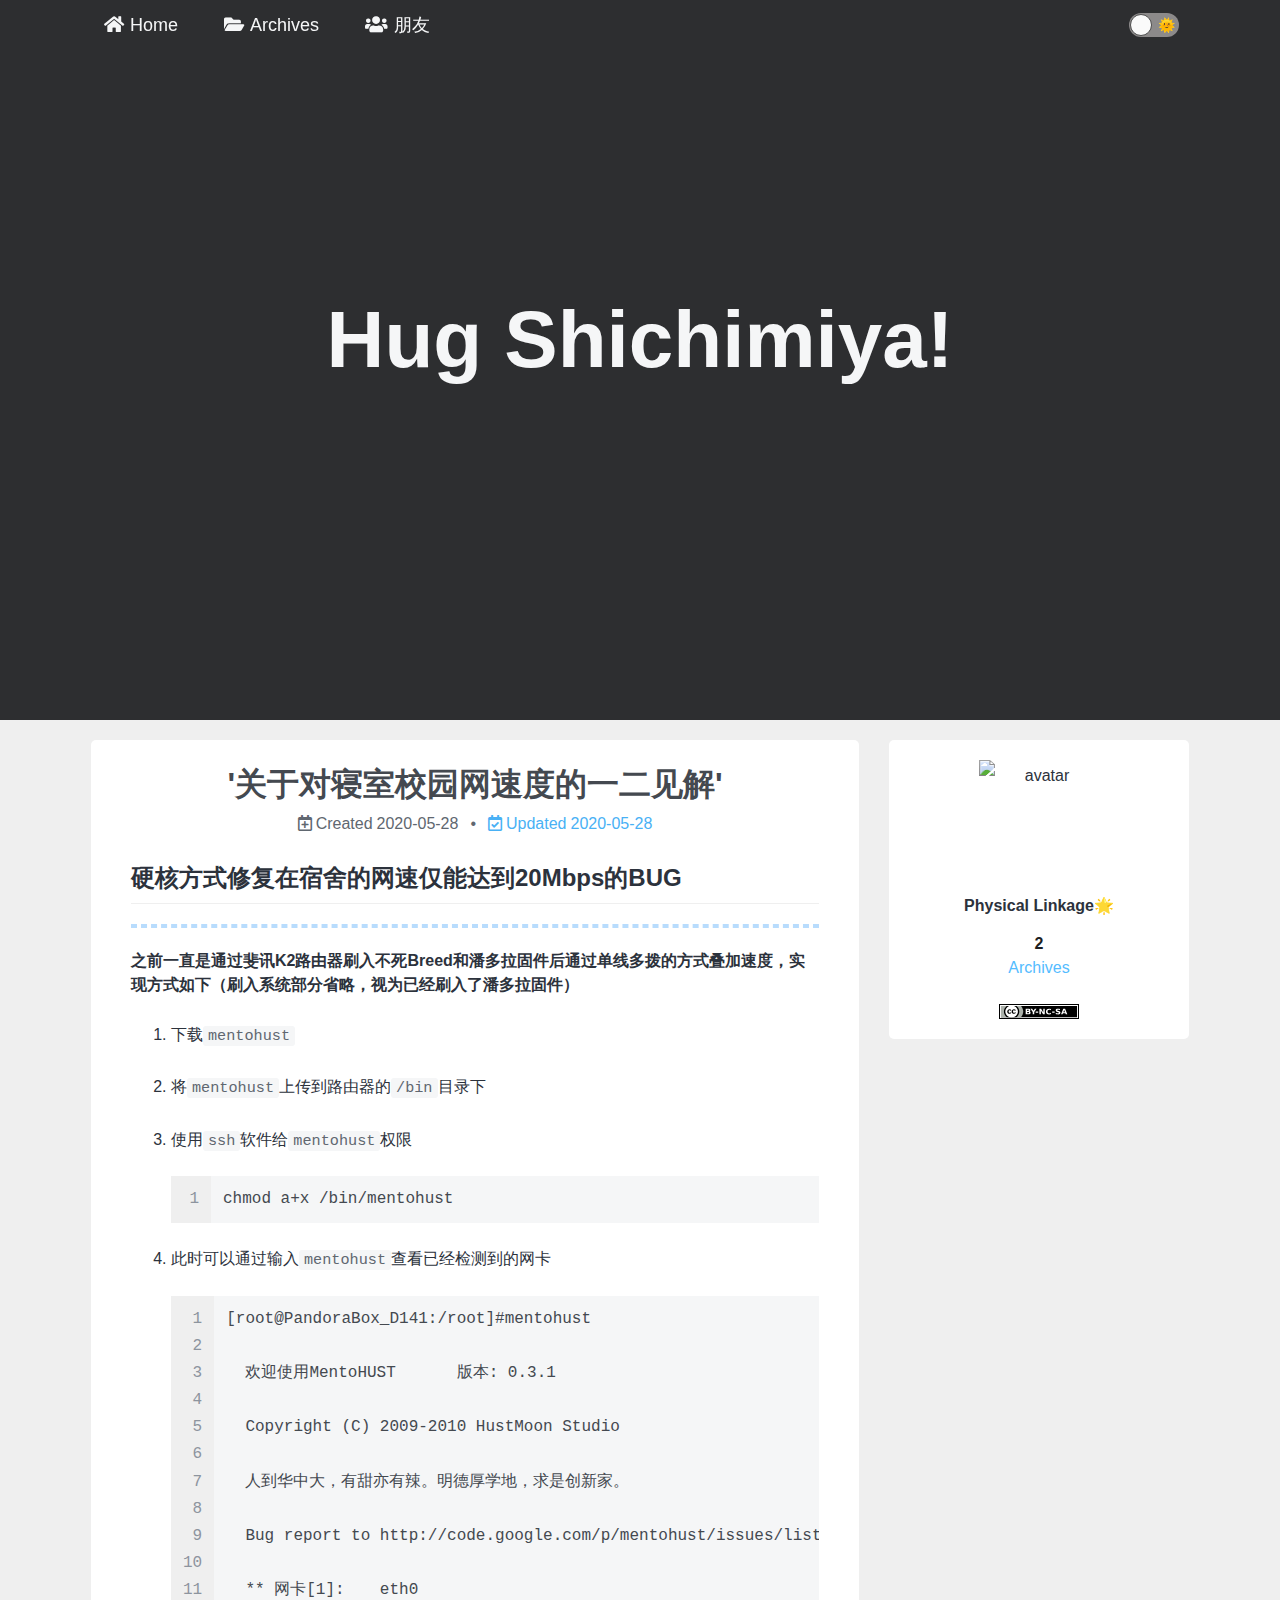
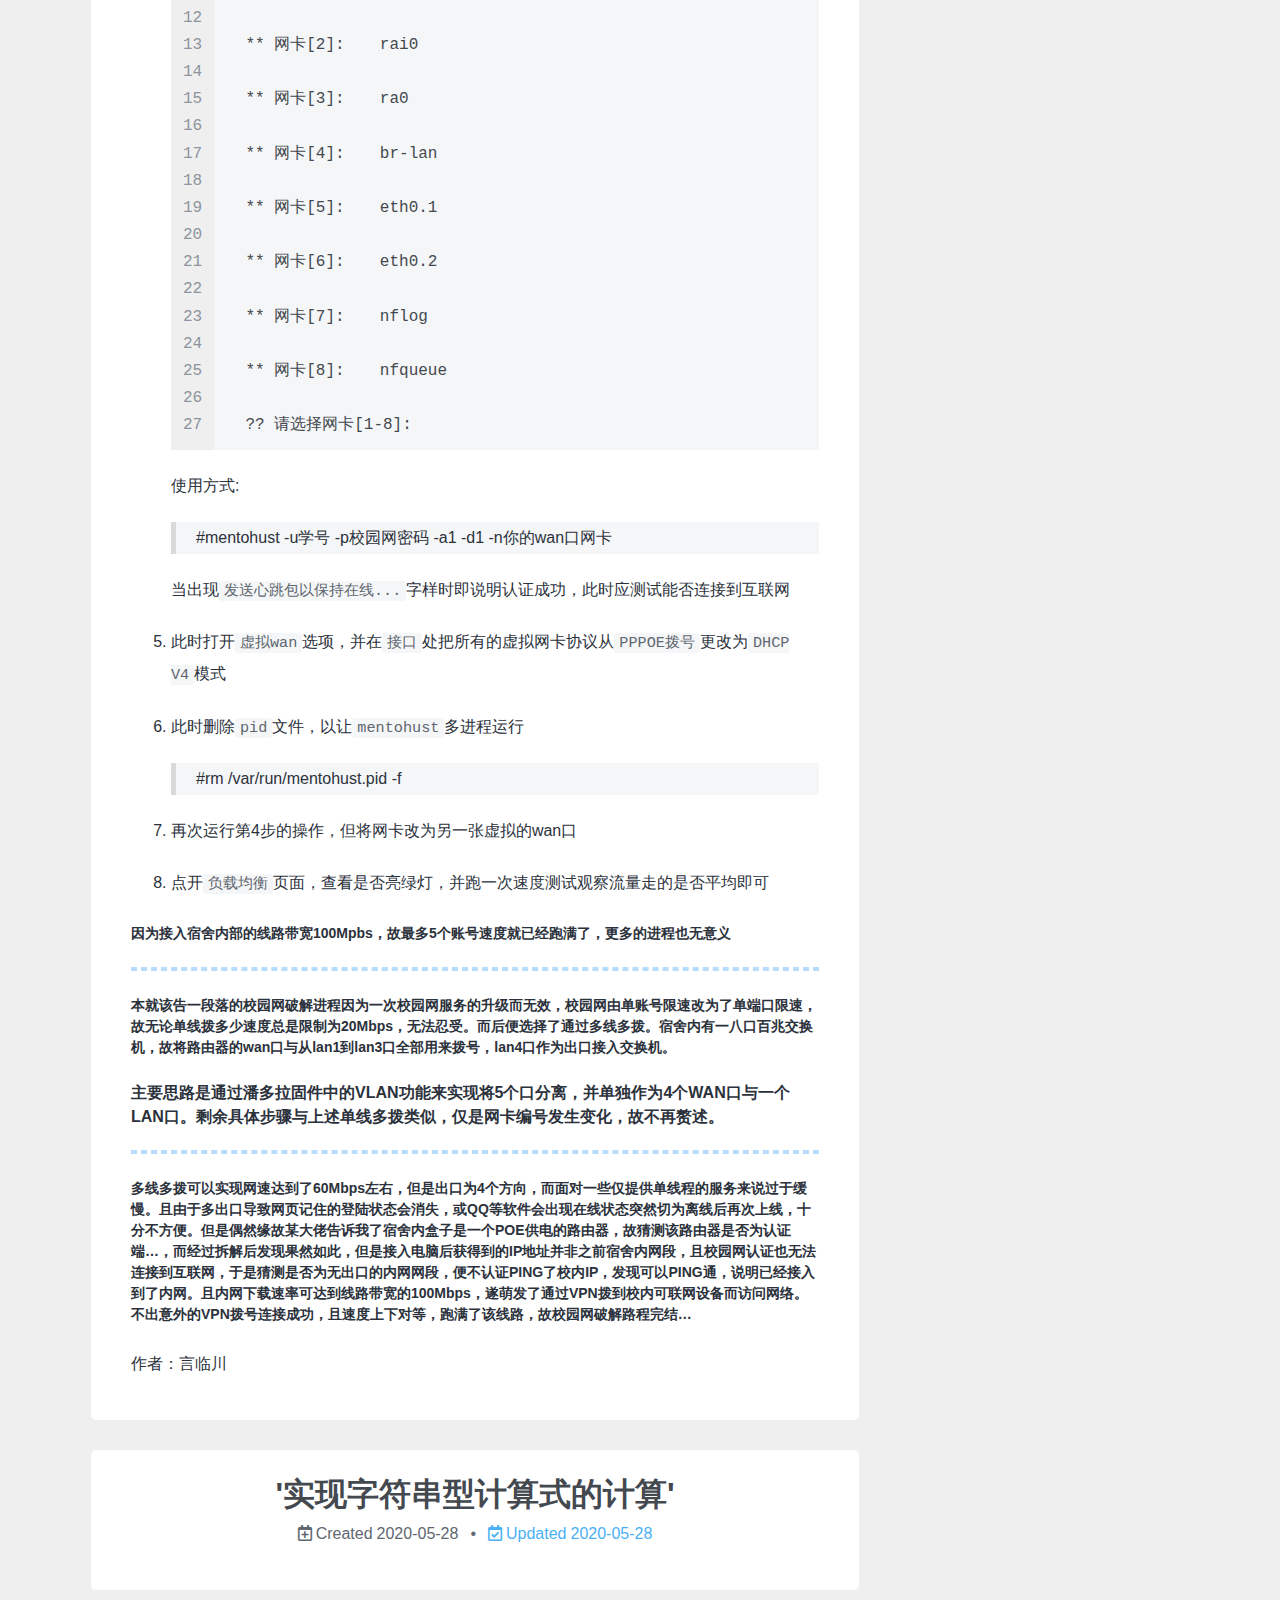
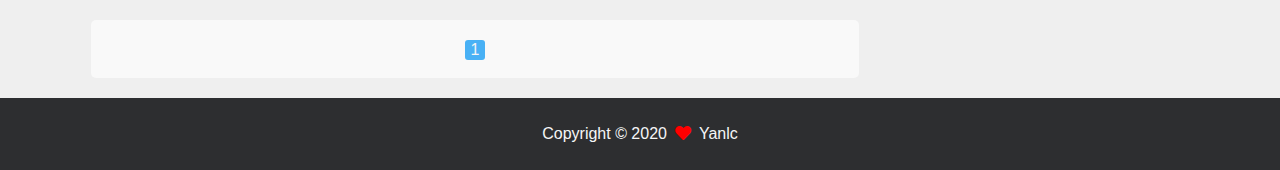
==== index.html @ 0db13cb9 "Site updated: 2020-05-28 02:00:30" ====
<!DOCTYPE html><html lang="zh"><head><meta charset="UTF-8"><meta http-equiv="X-UA-Compatible" content="IE=edge"><meta name="viewport" content="width=device-width, initial-scale=1"><meta name="format-detection" content="telephone=no"><meta name="apple-mobile-web-app-capable" content="yes"><meta name="apple-mobile-web-app-status-bar-style" content="black"><link rel="icon" href="/images/icons/favicon-16x16.png?v=2.0.0" type="image/png" sizes="16x16"><link rel="icon" href="/images/icons/favicon-32x32.png?v=2.0.0" type="image/png" sizes="32x32"><link rel="apple-touch-icon" href="/images/icons/apple-touch-icon.png?v=2.0.0" sizes="180x180"><link rel="mask-icon" href="/images/icons/stun-logo.svg?v=2.0.0" color="#54bcff"><meta name="msapplication-TileImage" content="/images/icons/favicon-144x144.png"><meta name="msapplication-TileColor" content="#000000"><meta property="og:type" content="website">
<meta property="og:title" content="Hug Shichimiya!">
<meta property="og:url" content="https://yanlc39.github.io/index.html">
<meta property="og:site_name" content="Hug Shichimiya!">
<meta property="og:locale" content="zh">
<meta property="article:author" content="Yanlc">
<meta name="twitter:card" content="summary"><meta name="keywords" content="Yanlc, Hug Shichimiya!"><meta name="description" content=""><title>Hug Shichimiya!</title><link ref="canonical" href="https://yanlc39.github.io/index.html"><link rel="dns-prefetch" href="https://cdn.jsdelivr.net"><link rel="stylesheet" href="https://cdn.jsdelivr.net/npm/@fortawesome/fontawesome-free@5.12.1/css/all.min.css" type="text/css"><link rel="stylesheet" href="/css/index.css?v=2.0.0"><script src="https://pagead2.googlesyndication.com/pagead/js/adsbygoogle.js" data-ad-client="ca-pub-5031382161256334" async=""></script><script>var Stun = window.Stun || {};
var CONFIG = {
  root: '/',
  algolia: undefined,
  fontIcon: {"prompt":{"success":"fas fa-check-circle","info":"fas fa-arrow-circle-right","warning":"fas fa-exclamation-circle","error":"fas fa-times-circle"},"copyBtn":"fas fa-copy"},
  sidebar: {"offsetTop":"20px","tocMaxDepth":6},
  header: {"enable":true,"showOnPost":true,"scrollDownIcon":false},
  postWidget: {"endText":true},
  nightMode: {"enable":true},
  back2top: {"enable":true},
  codeblock: {"style":"default","highlight":"light","wordWrap":false},
  reward: false,
  fancybox: false,
  zoomImage: {"gapAside":"20px"},
  galleryWaterfall: undefined,
  lazyload: false,
  pjax: undefined,
  externalLink: {"icon":{"enable":true,"name":"fas fa-external-link-alt"}},
  shortcuts: undefined,
  prompt: {"copyButton":"Copy","copySuccess":"Copy Success","copyError":"Copy Error"},
  sourcePath: {"js":"js","css":"css","images":"images"},
};

window.CONFIG = CONFIG;</script><meta name="generator" content="Hexo 4.2.1"></head><body><div class="container" id="container"><header class="header" id="header"><div class="header-inner"><nav class="header-nav header-nav--fixed"><div class="header-nav-inner"><div class="header-nav-menubtn"><i class="fas fa-bars"></i></div><div class="header-nav-menu"><div class="header-nav-menu-item"><a class="header-nav-menu-item__link" href="/"><span class="header-nav-menu-item__icon"><i class="fas fa-home"></i></span><span class="header-nav-menu-item__text">Home</span></a></div><div class="header-nav-menu-item"><a class="header-nav-menu-item__link" href="/archives/"><span class="header-nav-menu-item__icon"><i class="fas fa-folder-open"></i></span><span class="header-nav-menu-item__text">Archives</span></a></div><div class="header-nav-menu-item"><a class="header-nav-menu-item__link" href="javascript:;" onclick="return false;"><span class="header-nav-menu-item__icon"><i class="fas fa-users"></i></span><span class="header-nav-menu-item__text">朋友</span></a><div class="header-nav-submenu"></div></div></div><div class="header-nav-mode"><div class="mode"><div class="mode-track"><span class="mode-track-moon"></span><span class="mode-track-sun"></span></div><div class="mode-thumb"></div></div></div></div></nav><div class="header-banner"><div class="header-banner-info"><div class="header-banner-info__title">Hug Shichimiya!</div><div class="header-banner-info__subtitle"></div></div></div></div></header><main class="main" id="main"><div class="main-inner"><div class="content-wrap" id="content-wrap"><div class="content content-home" id="content"><section class="postlist"><article class="postlist-item post"><header class="post-header"><h1 class="post-title"><a class="post-title__link" href="/2020/05/28/%E5%85%B3%E4%BA%8E%E5%AF%B9%E5%AF%9D%E5%AE%A4%E6%A0%A1%E5%9B%AD%E7%BD%91%E9%80%9F%E5%BA%A6%E7%9A%84%E4%B8%80%E4%BA%8C%E8%A7%81%E8%A7%A3/">'关于对寝室校园网速度的一二见解'</a></h1><div class="post-meta"><span class="post-meta-item post-meta-item--createtime"><span class="post-meta-item__icon"><i class="far fa-calendar-plus"></i></span><span class="post-meta-item__info">Created</span><span class="post-meta-item__value">2020-05-28</span></span><span class="post-meta-item post-meta-item--updatetime"><span class="post-meta-item__icon"><i class="far fa-calendar-check"></i></span><span class="post-meta-item__info">Updated</span><span class="post-meta-item__value">2020-05-28</span></span></div></header><div class="post-body"><div class="post-excerpt">
        <h2 id="硬核方式修复在宿舍的网速仅能达到20Mbps的BUG"   >
          <a href="#硬核方式修复在宿舍的网速仅能达到20Mbps的BUG" class="heading-link"><i class="fas fa-link"></i></a>硬核方式修复在宿舍的网速仅能达到20Mbps的BUG</h2>
      <hr>

        <h4 id="之前一直是通过斐讯K2路由器刷入不死Breed和潘多拉固件后通过单线多拨的方式叠加速度，实现方式如下（刷入系统部分省略，视为已经刷入了潘多拉固件）"   >
          <a href="#之前一直是通过斐讯K2路由器刷入不死Breed和潘多拉固件后通过单线多拨的方式叠加速度，实现方式如下（刷入系统部分省略，视为已经刷入了潘多拉固件）" class="heading-link"><i class="fas fa-link"></i></a>之前一直是通过斐讯K2路由器刷入不死Breed和潘多拉固件后通过单线多拨的方式叠加速度，实现方式如下（刷入系统部分省略，视为已经刷入了潘多拉固件）</h4>
      <ol>
<li><p>下载<code>mentohust</code>   </p>
</li>
<li><p>将<code>mentohust</code>上传到路由器的<code>/bin</code>目录下 </p>
</li>
<li><p>使用<code>ssh</code>软件给<code>mentohust</code>权限</p>
<figure class="highlight plain"><div class="table-container"><table><tr><td class="gutter"><pre><span class="line">1</span><br></pre></td><td class="code"><pre><span class="line">chmod a+x &#x2F;bin&#x2F;mentohust</span><br></pre></td></tr></table></div></figure>
</li>
<li><p>此时可以通过输入<code>mentohust</code>查看已经检测到的网卡</p>
<figure class="highlight plain"><div class="table-container"><table><tr><td class="gutter"><pre><span class="line">1</span><br><span class="line">2</span><br><span class="line">3</span><br><span class="line">4</span><br><span class="line">5</span><br><span class="line">6</span><br><span class="line">7</span><br><span class="line">8</span><br><span class="line">9</span><br><span class="line">10</span><br><span class="line">11</span><br><span class="line">12</span><br><span class="line">13</span><br><span class="line">14</span><br><span class="line">15</span><br><span class="line">16</span><br><span class="line">17</span><br><span class="line">18</span><br><span class="line">19</span><br><span class="line">20</span><br><span class="line">21</span><br><span class="line">22</span><br><span class="line">23</span><br><span class="line">24</span><br><span class="line">25</span><br><span class="line">26</span><br><span class="line">27</span><br></pre></td><td class="code"><pre><span class="line">[root@PandoraBox_D141:&#x2F;root]#mentohust</span><br><span class="line">   </span><br><span class="line">  欢迎使用MentoHUST	版本: 0.3.1</span><br><span class="line">   </span><br><span class="line">  Copyright (C) 2009-2010 HustMoon Studio</span><br><span class="line">   </span><br><span class="line">  人到华中大，有甜亦有辣。明德厚学地，求是创新家。</span><br><span class="line">   </span><br><span class="line">  Bug report to http:&#x2F;&#x2F;code.google.com&#x2F;p&#x2F;mentohust&#x2F;issues&#x2F;list</span><br><span class="line">   </span><br><span class="line">  ** 网卡[1]:	eth0</span><br><span class="line">   </span><br><span class="line">  ** 网卡[2]:	rai0</span><br><span class="line">   </span><br><span class="line">  ** 网卡[3]:	ra0</span><br><span class="line">   </span><br><span class="line">  ** 网卡[4]:	br-lan</span><br><span class="line">   </span><br><span class="line">  ** 网卡[5]:	eth0.1</span><br><span class="line">   </span><br><span class="line">  ** 网卡[6]:	eth0.2</span><br><span class="line">   </span><br><span class="line">  ** 网卡[7]:	nflog</span><br><span class="line">   </span><br><span class="line">  ** 网卡[8]:	nfqueue</span><br><span class="line">   </span><br><span class="line">  ?? 请选择网卡[1-8]:</span><br></pre></td></tr></table></div></figure>

<p>使用方式:</p>
<blockquote>
<p>#mentohust -u学号 -p校园网密码 -a1 -d1 -n你的wan口网卡</p>
</blockquote>
<p>当出现<code>发送心跳包以保持在线...</code>字样时即说明认证成功，此时应测试能否连接到互联网</p>
</li>
<li><p>此时打开<code>虚拟wan</code>选项，并在<code>接口</code>处把所有的虚拟网卡协议从<code>PPPOE拨号</code>更改为<code>DHCP V4</code>模式</p>
</li>
<li><p>此时删除<code>pid</code>文件，以让<code>mentohust</code>多进程运行</p>
<blockquote>
<p>#rm /var/run/mentohust.pid -f</p>
</blockquote>
</li>
<li><p>再次运行第4步的操作，但将网卡改为另一张虚拟的wan口</p>
</li>
<li><p>点开<code>负载均衡</code>页面，查看是否亮绿灯，并跑一次速度测试观察流量走的是否平均即可</p>
</li>
</ol>

        <h5 id="因为接入宿舍内部的线路带宽100Mpbs，故最多5个账号速度就已经跑满了，更多的进程也无意义"   >
          <a href="#因为接入宿舍内部的线路带宽100Mpbs，故最多5个账号速度就已经跑满了，更多的进程也无意义" class="heading-link"><i class="fas fa-link"></i></a>因为接入宿舍内部的线路带宽100Mpbs，故最多5个账号速度就已经跑满了，更多的进程也无意义</h5>
      <hr>

        <h5 id="本就该告一段落的校园网破解进程因为一次校园网服务的升级而无效，校园网由单账号限速改为了单端口限速，故无论单线拨多少速度总是限制为20Mbps，无法忍受。而后便选择了通过多线多拨。宿舍内有一八口百兆交换机，故将路由器的wan口与从lan1到lan3口全部用来拨号，lan4口作为出口接入交换机。"   >
          <a href="#本就该告一段落的校园网破解进程因为一次校园网服务的升级而无效，校园网由单账号限速改为了单端口限速，故无论单线拨多少速度总是限制为20Mbps，无法忍受。而后便选择了通过多线多拨。宿舍内有一八口百兆交换机，故将路由器的wan口与从lan1到lan3口全部用来拨号，lan4口作为出口接入交换机。" class="heading-link"><i class="fas fa-link"></i></a>本就该告一段落的校园网破解进程因为一次校园网服务的升级而无效，校园网由单账号限速改为了单端口限速，故无论单线拨多少速度总是限制为20Mbps，无法忍受。而后便选择了通过多线多拨。宿舍内有一八口百兆交换机，故将路由器的wan口与从lan1到lan3口全部用来拨号，lan4口作为出口接入交换机。</h5>
      
        <h4 id="主要思路是通过潘多拉固件中的VLAN功能来实现将5个口分离，并单独作为4个WAN口与一个LAN口。剩余具体步骤与上述单线多拨类似，仅是网卡编号发生变化，故不再赘述。"   >
          <a href="#主要思路是通过潘多拉固件中的VLAN功能来实现将5个口分离，并单独作为4个WAN口与一个LAN口。剩余具体步骤与上述单线多拨类似，仅是网卡编号发生变化，故不再赘述。" class="heading-link"><i class="fas fa-link"></i></a>主要思路是通过潘多拉固件中的VLAN功能来实现将5个口分离，并单独作为4个WAN口与一个LAN口。剩余具体步骤与上述单线多拨类似，仅是网卡编号发生变化，故不再赘述。</h4>
      <hr>

        <h5 id="多线多拨可以实现网速达到了60Mbps左右，但是出口为4个方向，而面对一些仅提供单线程的服务来说过于缓慢。且由于多出口导致网页记住的登陆状态会消失，或QQ等软件会出现在线状态突然切为离线后再次上线，十分不方便。但是偶然缘故某大佬告诉我了宿舍内盒子是一个POE供电的路由器，故猜测该路由器是否为认证端…，而经过拆解后发现果然如此，但是接入电脑后获得到的IP地址并非之前宿舍内网段，且校园网认证也无法连接到互联网，于是猜测是否为无出口的内网网段，便不认证PING了校内IP，发现可以PING通，说明已经接入到了内网。且内网下载速率可达到线路带宽的100Mbps，遂萌发了通过VPN拨到校内可联网设备而访问网络。不出意外的VPN拨号连接成功，且速度上下对等，跑满了该线路，故校园网破解路程完结…"   >
          <a href="#多线多拨可以实现网速达到了60Mbps左右，但是出口为4个方向，而面对一些仅提供单线程的服务来说过于缓慢。且由于多出口导致网页记住的登陆状态会消失，或QQ等软件会出现在线状态突然切为离线后再次上线，十分不方便。但是偶然缘故某大佬告诉我了宿舍内盒子是一个POE供电的路由器，故猜测该路由器是否为认证端…，而经过拆解后发现果然如此，但是接入电脑后获得到的IP地址并非之前宿舍内网段，且校园网认证也无法连接到互联网，于是猜测是否为无出口的内网网段，便不认证PING了校内IP，发现可以PING通，说明已经接入到了内网。且内网下载速率可达到线路带宽的100Mbps，遂萌发了通过VPN拨到校内可联网设备而访问网络。不出意外的VPN拨号连接成功，且速度上下对等，跑满了该线路，故校园网破解路程完结…" class="heading-link"><i class="fas fa-link"></i></a>多线多拨可以实现网速达到了60Mbps左右，但是出口为4个方向，而面对一些仅提供单线程的服务来说过于缓慢。且由于多出口导致网页记住的登陆状态会消失，或QQ等软件会出现在线状态突然切为离线后再次上线，十分不方便。但是偶然缘故某大佬告诉我了宿舍内盒子是一个POE供电的路由器，故猜测该路由器是否为认证端…，而经过拆解后发现果然如此，但是接入电脑后获得到的IP地址并非之前宿舍内网段，且校园网认证也无法连接到互联网，于是猜测是否为无出口的内网网段，便不认证PING了校内IP，发现可以PING通，说明已经接入到了内网。且内网下载速率可达到线路带宽的100Mbps，遂萌发了通过VPN拨到校内可联网设备而访问网络。不出意外的VPN拨号连接成功，且速度上下对等，跑满了该线路，故校园网破解路程完结…</h5>
      <p>作者：言临川</p>
</div></div></article><article class="postlist-item post"><header class="post-header"><h1 class="post-title"><a class="post-title__link" href="/2020/05/28/%E5%AE%9E%E7%8E%B0%E5%AD%97%E7%AC%A6%E4%B8%B2%E5%9E%8B%E8%AE%A1%E7%AE%97%E5%BC%8F%E7%9A%84%E8%AE%A1%E7%AE%97/">'实现字符串型计算式的计算'</a></h1><div class="post-meta"><span class="post-meta-item post-meta-item--createtime"><span class="post-meta-item__icon"><i class="far fa-calendar-plus"></i></span><span class="post-meta-item__info">Created</span><span class="post-meta-item__value">2020-05-28</span></span><span class="post-meta-item post-meta-item--updatetime"><span class="post-meta-item__icon"><i class="far fa-calendar-check"></i></span><span class="post-meta-item__info">Updated</span><span class="post-meta-item__value">2020-05-28</span></span></div></header><div class="post-body"><div class="post-excerpt"></div></div></article></section><nav class="paginator"><div class="paginator-inner"><span class="page-number current">1</span></div></nav></div></div><div class="sidebar-wrap" id="sidebar-wrap"><aside class="sidebar" id="sidebar"><section class="sidebar-toc hide"></section><!-- ov = overview--><section class="sidebar-ov"><div class="sidebar-ov-author"><div class="sidebar-ov-author__avatar"><img class="sidebar-ov-author__avatar_img" src="https://tse4-mm.cn.bing.net/th/id/OIP.75h2ViVH-VJ4CjpSK2VriQHaHE?pid=Api&amp;rs=1" alt="avatar"></div><p class="sidebar-ov-author__text">Physical Linkage🌟</p></div><div class="sidebar-ov-state"><a class="sidebar-ov-state-item sidebar-ov-state-item--posts" href="/archives/"><div class="sidebar-ov-state-item__count">2</div><div class="sidebar-ov-state-item__name">Archives</div></a></div><div class="sidebar-ov-cc"><a href="https://creativecommons.org/licenses/by-nc-sa/4.0/deed.en" target="_blank" rel="noopener" data-popover="Creative Commons" data-popover-pos="up"><img src="/images/cc-by-nc-sa.svg"></a></div></section></aside></div><div class="clearfix"></div></div></main><footer class="footer" id="footer"><div class="footer-inner"><div><span>Copyright © 2020</span><span class="footer__icon"><i class="fas fa-heart"></i></span><span>Yanlc</span></div></div></footer><div class="loading-bar" id="loading-bar"><div class="loading-bar__progress"></div></div><div class="back2top" id="back2top"><span class="back2top__icon"><i class="fas fa-arrow-alt-circle-up"></i></span></div></div><script src="https://cdn.jsdelivr.net/npm/jquery@v3.4.1/dist/jquery.min.js"></script><script src="https://cdn.jsdelivr.net/npm/velocity-animate@1.5.2/velocity.min.js"></script><script src="https://cdn.jsdelivr.net/npm/velocity-animate@1.5.2/velocity.ui.min.js"></script><script src="/js/utils.js?v=2.0.0"></script><script src="/js/stun-boot.js?v=2.0.0"></script><script src="/js/scroll.js?v=2.0.0"></script><script src="/js/header.js?v=2.0.0"></script><script src="/js/sidebar.js?v=2.0.0"></script></body></html>
---- css/index.css ----
html {
  line-height: 1.15; /* 1 */
  -webkit-text-size-adjust: 100%; /* 2 */
}
body {
  margin: 0;
}
main {
  display: block;
}
h1 {
  margin: 0.67em 0;
  font-size: 2em;
}
hr {
  overflow: visible; /* 2 */
  box-sizing: content-box; /* 1 */
  height: 0; /* 1 */
}
pre {
  font-family: monospace, monospace; /* 1 */
  font-size: 1em; /* 2 */
}
a {
  background-color: transparent;
}
abbr[title] {
  border-bottom: none; /* 1 */
  text-decoration: underline; /* 2 */
  text-decoration: underline dotted; /* 2 */
}
b,
strong {
  font-weight: bolder;
}
code,
kbd,
samp {
  font-family: monospace, monospace; /* 1 */
  font-size: 1em; /* 2 */
}
small {
  font-size: 80%;
}
sub,
sup {
  position: relative;
  font-size: 75%;
  line-height: 0;
  vertical-align: baseline;
}
sub {
  bottom: -0.25em;
}
sup {
  top: -0.5em;
}
img {
  border-style: none;
}
button,
input,
optgroup,
select,
textarea {
  margin: 0; /* 2 */
  font-family: inherit; /* 1 */
  font-size: 100%; /* 1 */
  line-height: 1.15; /* 1 */
}
button,
input {
  overflow: visible; /* 1 */
}
button,
select {
  text-transform: none; /* 1 */
}
button,
[type='button'],
[type='reset'],
[type='submit'] {
  -webkit-appearance: button;
}
button::-moz-focus-inner,
[type='button']::-moz-focus-inner,
[type='reset']::-moz-focus-inner,
[type='submit']::-moz-focus-inner {
  border-style: none;
  padding: 0;
}
button:-moz-focusring,
[type='button']:-moz-focusring,
[type='reset']:-moz-focusring,
[type='submit']:-moz-focusring {
  outline: 1px dotted ButtonText;
}
fieldset {
  padding: 0.35em 0.75em 0.625em;
}
legend {
  display: table; /* 1 */
  box-sizing: border-box; /* 1 */
  padding: 0; /* 3 */
  max-width: 100%; /* 1 */
  white-space: normal; /* 1 */
  color: inherit; /* 2 */
}
progress {
  vertical-align: baseline;
}
textarea {
  overflow: auto;
}
[type='checkbox'],
[type='radio'] {
  box-sizing: border-box; /* 1 */
  padding: 0; /* 2 */
}
[type='number']::-webkit-inner-spin-button,
[type='number']::-webkit-outer-spin-button {
  height: auto;
}
[type='search'] {
  outline-offset: -2px; /* 2 */
  -webkit-appearance: textfield; /* 1 */
}
[type='search']::-webkit-search-decoration {
  -webkit-appearance: none;
}
::-webkit-file-upload-button {
  font: inherit; /* 2 */
  -webkit-appearance: button; /* 1 */
}
details {
  display: block;
}
summary {
  display: list-item;
}
template {
  display: none;
}
[hidden] {
  display: none;
}
html {
  line-height: 1.15; /* 1 */
  -webkit-text-size-adjust: 100%; /* 2 */
}
body {
  margin: 0;
}
main {
  display: block;
}
h1 {
  margin: 0.67em 0;
  font-size: 2em;
}
hr {
  overflow: visible; /* 2 */
  -webkit-box-sizing: content-box;
  -moz-box-sizing: content-box;
  box-sizing: content-box; /* 1 */
  height: 0; /* 1 */
}
pre {
  font-family: monospace, monospace; /* 1 */
  font-size: 1em; /* 2 */
}
a {
  background-color: transparent;
}
abbr[title] {
  border-bottom: none; /* 1 */
  text-decoration: underline; /* 2 */
  text-decoration: underline dotted; /* 2 */
}
b,
strong {
  font-weight: bolder;
}
code,
kbd,
samp {
  font-family: monospace, monospace; /* 1 */
  font-size: 1em; /* 2 */
}
small {
  font-size: 80%;
}
sub,
sup {
  position: relative;
  font-size: 75%;
  line-height: 0;
  vertical-align: baseline;
}
sub {
  bottom: -0.25em;
}
sup {
  top: -0.5em;
}
img {
  border-style: none;
}
button,
input,
optgroup,
select,
textarea {
  margin: 0; /* 2 */
  font-family: inherit; /* 1 */
  font-size: 100%; /* 1 */
  line-height: 1.15; /* 1 */
}
button,
input {
  overflow: visible; /* 1 */
}
button,
select {
  text-transform: none; /* 1 */
}
button,
[type='button'],
[type='reset'],
[type='submit'] {
  -webkit-appearance: button;
}
button::-moz-focus-inner,
[type='button']::-moz-focus-inner,
[type='reset']::-moz-focus-inner,
[type='submit']::-moz-focus-inner {
  border-style: none;
  padding: 0;
}
button:-moz-focusring,
[type='button']:-moz-focusring,
[type='reset']:-moz-focusring,
[type='submit']:-moz-focusring {
  outline: 1px dotted ButtonText;
}
fieldset {
  padding: 0.35em 0.75em 0.625em;
}
legend {
  display: table; /* 1 */
  -webkit-box-sizing: border-box;
  -moz-box-sizing: border-box;
  box-sizing: border-box; /* 1 */
  padding: 0; /* 3 */
  max-width: 100%; /* 1 */
  white-space: normal; /* 1 */
  color: inherit; /* 2 */
}
progress {
  vertical-align: baseline;
}
textarea {
  overflow: auto;
}
[type='checkbox'],
[type='radio'] {
  -webkit-box-sizing: border-box;
  -moz-box-sizing: border-box;
  box-sizing: border-box; /* 1 */
  padding: 0; /* 2 */
}
[type='number']::-webkit-inner-spin-button,
[type='number']::-webkit-outer-spin-button {
  height: auto;
}
[type='search'] {
  outline-offset: -2px; /* 2 */
  -webkit-appearance: textfield; /* 1 */
}
[type='search']::-webkit-search-decoration {
  -webkit-appearance: none;
}
::-webkit-file-upload-button {
  font: inherit; /* 2 */
  -webkit-appearance: button; /* 1 */
}
details {
  display: block;
}
summary {
  display: list-item;
}
template {
  display: none;
}
[hidden] {
  display: none;
}
:root {
  --color-gray-100: #fff;
  --color-gray-150: #f9f9f9;
  --color-gray-200: #f5f6f7;
  --color-gray-250: #efefef;
  --color-gray-300: #dadada;
  --color-gray-400: #ccd0d5;
  --color-gray-500: #bec3c9;
  --color-gray-600: #8d949e;
  --color-gray-650: #757474;
  --color-gray-700: #606770;
  --color-gray-800: #444950;
  --color-gray-850: #303846;
  --color-gray-900: #2c323c;
  --color-gray-950: #1c1e21;
  --color-font: var(--color-gray-900);
  --color-card: var(--color-gray-100);
  --color-blue-200: #ebeef5;
}
html.nightmode {
  --color-gray-100: #1c1e21;
  --color-gray-150: #2c323c;
  --color-gray-200: #303846;
  --color-gray-250: #444950;
  --color-gray-300: #606770;
  --color-gray-400: #757474;
  --color-gray-500: #8d949e;
  --color-gray-600: #bec3c9;
  --color-gray-650: #ccd0d5;
  --color-gray-700: #dadada;
  --color-gray-800: #eaecef;
  --color-gray-850: #f5f6f7;
  --color-gray-900: #f9f9f9;
  --color-gray-950: #fff;
  --color-font: var(--color-gray-600);
  --color-card: var(--color-gray-150);
  --color-blue-200: #444950;
}
::selection {
  color: #fff;
  background-color: #8be0e1;
}
*,
*::before,
*::after {
  -webkit-box-sizing: inherit;
  -moz-box-sizing: inherit;
  box-sizing: inherit;
}
html {
  -webkit-box-sizing: border-box;
  -moz-box-sizing: border-box;
  box-sizing: border-box;
  font-size: 20px;
}
body {
  margin: 0;
  padding: 0;
  font-family: 'PingFang SC', 'Microsoft YaHei', sans-serif, Arial;
  font-size: 14px;
  line-height: 2;
  color: var(--color-font);
  background-color: var(--color-gray-250);
}
h1,
h2,
h3,
h4,
h5,
h6 {
  padding: 0;
  font-family: 'PingFang SC', 'Microsoft YaHei', sans-serif, Arial;
  font-weight: 700;
  line-height: 1.5;
}
h1 {
  font-size: 2em;
}
h2 {
  font-size: 1.5em;
}
h3 {
  font-size: 1.25em;
}
h4 {
  font-size: 1em;
}
h5 {
  font-size: 0.875em;
}
h6 {
  font-size: 0.85em;
}
p {
  margin: 0 0 1rem;
}
a {
  text-decoration: none;
  color: #058ed2;
  background-color: transparent;
  outline: none;
  cursor: pointer;
}
img,
video,
iframe {
  display: block;
  margin-right: auto;
  margin-left: auto;
  max-width: 100%;
}
hr {
  margin: 1rem 0;
  border: 2px dashed #b8dcfd;
  height: 0;
}
blockquote {
  margin: 0;
  border-left: 5px solid var(--color-gray-300);
  padding: 0 1rem;
  background-color: var(--color-gray-200);
}
blockquote cite::before {
  content: '--';
  padding: 0 0.25rem;
}
code {
  white-space: normal;
  word-wrap: break-word;
  word-break: break-word;
  border-radius: 3px;
  padding: 1px 5px;
  font-family: 'Source Code Pro', Consolas, Menlo, Monaco, 'Courier New', monospace;
  font-size: 0.95em;
  color: var(--color-gray-700);
  background-color: var(--color-gray-200);
}
dt {
  font-weight: 700;
}
dd {
  margin: 0;
  padding: 0;
}
table {
  border-spacing: 0;
  border-collapse: collapse;
  width: 100%;
}
th,
td {
  border: 1px solid var(--color-blue-200);
  padding: 0 5px;
}
acronym,
abbr {
  cursor: help;
}
kbd {
  display: inline-block;
  border: 1px solid var(--color-gray-500);
  border-radius: 3px;
  padding: 0.1rem 0.2rem;
  font-family: consolas, 'Liberation Mono', courier, monospace;
  font-size: 0.85em;
  font-weight: 700;
  line-height: 1;
  white-space: nowrap;
  color: var(--color-gray-850);
  background-color: var(--color-gray-150);
  -webkit-box-shadow: 0 -1px 0 var(--color-gray-300) inset;
  box-shadow: 0 -1px 0 var(--color-gray-300) inset;
}
.clearfix {
  zoom: 1;
}
.clearfix:before,
.clearfix:after {
  content: "";
  display: table;
}
.clearfix:after {
  clear: both;
}
[data-popover] {
  position: relative;
}
[data-popover]::before {
  position: absolute;
  top: 0;
  left: 50%;
  z-index: 2;
  font-family: sans-serif, Arial;
  font-size: 14px;
  font-weight: normal;
  font-style: normal;
  line-height: 2;
  white-space: nowrap;
  color: #fff;
  background-color: rgba(0,0,0,0.9);
  opacity: 0;
  -ms-filter: "progid:DXImageTransform.Microsoft.Alpha(Opacity=0)";
  filter: alpha(opacity=0);
  text-shadow: none;
  -webkit-transition: opacity 0.2s ease, -webkit-transform 0.2s ease;
  -moz-transition: opacity 0.2s ease, -moz-transform 0.2s ease;
  -o-transition: opacity 0.2s ease, -o-transform 0.2s ease;
  -ms-transition: opacity 0.2s ease, -ms-transform 0.2s ease;
  transition: opacity 0.2s ease, transform 0.2s ease;
  -webkit-transform: translate(-50%, -70%);
  -moz-transform: translate(-50%, -70%);
  -o-transform: translate(-50%, -70%);
  -ms-transform: translate(-50%, -70%);
  transform: translate(-50%, -70%);
  pointer-events: none;
}
[data-popover]::before {
  content: attr(data-popover);
  border-radius: 4px;
  padding: 0.2rem 0.6rem;
}
@media (min-width: 991.98px) {
  [data-popover-pos='up']:hover::before {
    opacity: 1;
    -ms-filter: none;
    filter: none;
    -webkit-transform: translate(-50%, -120%);
    -moz-transform: translate(-50%, -120%);
    -o-transform: translate(-50%, -120%);
    -ms-transform: translate(-50%, -120%);
    transform: translate(-50%, -120%);
  }
}
.stun-message {
  position: fixed;
  top: 1rem;
  left: 50%;
  z-index: 2;
  -webkit-transform: translateX(-50%);
  -moz-transform: translateX(-50%);
  -o-transform: translateX(-50%);
  -ms-transform: translateX(-50%);
  transform: translateX(-50%);
}
.stun-alert {
  position: relative;
  border-radius: 3px;
  padding: 8px 12px;
  font-size: 16px;
  line-height: 1rem;
  background-color: #fff;
  -webkit-box-shadow: 0 4px 12px rgba(0,0,0,0.15);
  box-shadow: 0 4px 12px rgba(0,0,0,0.15);
}
.stun-alert-success {
  color: #52c41a;
}
.stun-alert-success ~ i {
  color: #52c41a;
}
.stun-alert-info {
  color: #1890ff;
}
.stun-alert-info ~ i {
  color: #1890ff;
}
.stun-alert-warning {
  color: #faad14;
}
.stun-alert-warning ~ i {
  color: #faad14;
}
.stun-alert-error {
  color: #f5222d;
}
.stun-alert-error ~ i {
  color: #f5222d;
}
.stun-alert-description {
  margin-left: 0.5rem;
}
.anime-close::before,
.anime-close::after {
  -webkit-transition: -webkit-transform 0.2s ease;
  -moz-transition: -moz-transform 0.2s ease;
  -o-transition: -o-transform 0.2s ease;
  -ms-transition: -ms-transform 0.2s ease;
  transition: transform 0.2s ease;
  -webkit-transform: rotate(-45deg);
  -moz-transform: rotate(-45deg);
  -o-transform: rotate(-45deg);
  -ms-transform: rotate(-45deg);
  transform: rotate(-45deg);
}
.anime-close::after {
  -webkit-transform: rotate(-135deg);
  -moz-transform: rotate(-135deg);
  -o-transform: rotate(-135deg);
  -ms-transform: rotate(-135deg);
  transform: rotate(-135deg);
}
.anime-close:hover::before,
.anime-close:hover::after {
  -webkit-transform: rotate(0);
  -moz-transform: rotate(0);
  -o-transform: rotate(0);
  -ms-transform: rotate(0);
  transform: rotate(0);
}
.container {
  white-space: normal;
  word-wrap: break-word;
  word-break: break-word;
  display: -webkit-box;
  display: -moz-box;
  display: -webkit-flex;
  display: -ms-flexbox;
  display: box;
  display: flex;
  overflow: hidden; /* !!! */
  position: relative;
  min-height: 100vh;
  -webkit-box-orient: vertical;
  -moz-box-orient: vertical;
  -o-box-orient: vertical;
  -webkit-flex-direction: column;
  -ms-flex-direction: column;
  flex-direction: column;
}
.header {
  -webkit-box-flex: 1;
  -moz-box-flex: 1;
  -o-box-flex: 1;
  box-flex: 1;
  -webkit-flex: 0 0 auto;
  -ms-flex: 0 0 auto;
  flex: 0 0 auto;
}
.footer {
  -webkit-box-flex: 1;
  -moz-box-flex: 1;
  -o-box-flex: 1;
  box-flex: 1;
  -webkit-flex: 0 0 auto;
  -ms-flex: 0 0 auto;
  flex: 0 0 auto;
}
.main {
  width: 100%;
  -webkit-box-flex: 1;
  -moz-box-flex: 1;
  -o-box-flex: 1;
  box-flex: 1;
  -webkit-flex: 1 0 auto;
  -ms-flex: 1 0 auto;
  flex: 1 0 auto;
}
.main-inner {
  margin: 0 auto;
  padding: 20px;
  width: 100%;
  font-size: 16px;
}
.content-wrap {
  width: calc(100% - 330px);
  float: left;
}
.content {
  width: 100%;
  border-radius: 5px;
  padding: 1rem 2rem;
  background-color: var(--color-card);
}
.content img {
  border: 1px solid var(--color-gray-300);
  border-radius: 3px;
  padding: 0.2rem;
}
.content h1:hover .heading-link,
.content h2:hover .heading-link,
.content h3:hover .heading-link,
.content h4:hover .heading-link,
.content h5:hover .heading-link,
.content h6:hover .heading-link {
  visibility: visible;
}
.heading-link {
  display: inline-block;
  visibility: hidden;
  margin: -10px 0 0 -20px;
  padding-right: 5px;
  width: 20px;
  height: 16px;
  font-size: 16px;
  line-height: 20px;
  vertical-align: middle;
  color: var(--color-font);
}
.content-home {
  padding: 0 !important;
  background-color: transparent;
}
.pullquote.left {
  text-align: left;
}
.pullquote.right {
  text-align: right;
}
.post-body h1,
.post-body h2 {
  border-bottom: 1px solid var(--color-gray-250);
  padding-bottom: 0.3em;
}
.table-container {
  overflow: auto;
  margin-bottom: 1rem;
}
.header-inner {
  width: 100%;
  font-size: 18px;
  background-color: #2d2e30;
  height: 80vh;
}
.header-inner--bgcolor {
  background-color: #333;
}
.header-inner--height {
  height: 50px !important;
}
.header-nav {
  position: relative;
  top: 0;
  left: 0;
  z-index: 1;
  width: 100%;
  height: 50px;
  -webkit-transition: -webkit-transform 0.2s ease-out, background-color 0.2s ease;
  -moz-transition: -moz-transform 0.2s ease-out, background-color 0.2s ease;
  -o-transition: -o-transform 0.2s ease-out, background-color 0.2s ease;
  -ms-transition: -ms-transform 0.2s ease-out, background-color 0.2s ease;
  transition: transform 0.2s ease-out, background-color 0.2s ease;
}
.header-nav--fixed {
  position: fixed;
  -webkit-transform: translateY(0);
  -moz-transform: translateY(0);
  -o-transform: translateY(0);
  -ms-transform: translateY(0);
  transform: translateY(0);
}
.header-nav--sticky {
  position: fixed;
  background-color: #333;
  -webkit-transform: translateY(-100%);
  -moz-transform: translateY(-100%);
  -o-transform: translateY(-100%);
  -ms-transform: translateY(-100%);
  transform: translateY(-100%);
}
.header-nav.slider--down {
  -webkit-transform: translateY(0);
  -moz-transform: translateY(0);
  -o-transform: translateY(0);
  -ms-transform: translateY(0);
  transform: translateY(0);
}
.header-nav.slider--up {
  -webkit-transform: translateY(-100%);
  -moz-transform: translateY(-100%);
  -o-transform: translateY(-100%);
  -ms-transform: translateY(-100%);
  transform: translateY(-100%);
}
.header-nav.slider--clear {
  -webkit-transition: background-color 0.2s ease;
  -moz-transition: background-color 0.2s ease;
  -o-transition: background-color 0.2s ease;
  -ms-transition: background-color 0.2s ease;
  transition: background-color 0.2s ease;
}
.header-nav-inner {
  margin: 0 auto;
  padding: 20px;
  padding-top: 0 !important;
  padding-bottom: 0 !important;
  width: 100%;
  height: 100%;
}
.header-nav-menubtn {
  display: none;
  padding: 0 0.5rem;
  line-height: 50px;
  color: #f5f6f7;
  cursor: pointer;
}
.header-nav-menu-item__link,
.header-nav-submenu-item__link {
  display: block;
  color: #f5f6f7;
}
.header-nav-menu-item__icon,
.header-nav-submenu-item__icon,
.header-nav-menu-item__text,
.header-nav-submenu-item__text {
  margin: 0 3px;
}
.header-nav-menu-item__link {
  padding: 0 0.5rem;
  -webkit-transition: color 0.2s ease, background-color 0.2s ease;
  -moz-transition: color 0.2s ease, background-color 0.2s ease;
  -o-transition: color 0.2s ease, background-color 0.2s ease;
  -ms-transition: color 0.2s ease, background-color 0.2s ease;
  transition: color 0.2s ease, background-color 0.2s ease;
}
.header-nav-menu-item__link:hover {
  color: #f4f5f5;
  background-color: #999;
}
.header-nav-submenu-item__link {
  padding: 0.75rem 0.5rem;
  -webkit-transition: color 0.2s ease, background-color 0.2s ease;
  -moz-transition: color 0.2s ease, background-color 0.2s ease;
  -o-transition: color 0.2s ease, background-color 0.2s ease;
  -ms-transition: color 0.2s ease, background-color 0.2s ease;
  transition: color 0.2s ease, background-color 0.2s ease;
}
.header-nav-submenu-item__link:hover {
  color: #f4f5f5;
  background-color: #999;
}
.header-nav-menu {
  display: none;
  height: 100%;
  line-height: 50px;
}
.header-nav-menu-item {
  float: left;
  position: relative;
  margin: 0 1rem 0 0;
  height: 50px;
  text-align: center;
  cursor: pointer;
}
.header-nav-menu-item:last-child {
  margin: 0;
}
.header-nav-submenu {
  display: none;
  position: absolute;
  right: -0.5rem;
  left: -0.5rem;
  width: auto;
  background-color: #2d2e30;
}
.header-nav-submenu.hide--force {
  display: none !important;
}
.header-nav-submenu-item {
  margin: 0;
  padding: 0;
  width: 100%;
  font-size: 18px;
  line-height: 1;
  text-align: center;
}
.header-nav-mode {
  display: -webkit-box;
  display: -moz-box;
  display: -webkit-flex;
  display: -ms-flexbox;
  display: box;
  display: flex;
  float: right;
  padding: 0 0.5rem;
  height: 100%;
  line-height: 50px;
  -webkit-box-align: center;
  -moz-box-align: center;
  -o-box-align: center;
  -ms-flex-align: center;
  -webkit-align-items: center;
  align-items: center;
}
.header-banner {
  position: relative;
  z-index: 0;
  width: 100%;
  height: 100%;
  background: url("http://p.ananas.chaoxing.com/star3/origin/8718cc6b4f105bd98aaf1626d9543e16.png") no-repeat center/cover;
}
.header-banner-info {
  position: absolute;
  top: 50%;
  left: 0;
  padding: 0 0.5rem;
  width: 100%;
  text-align: center;
  -webkit-transform: translateY(-50%);
  -moz-transform: translateY(-50%);
  -o-transform: translateY(-50%);
  -ms-transform: translateY(-50%);
  transform: translateY(-50%);
}
.header-banner-info__title {
  margin-bottom: 2rem;
  font-size: 4rem;
  font-weight: 700;
  line-height: 1;
  color: #f5f6f7;
}
.header-banner-info__subtitle {
  font-size: 1.2rem;
  font-weight: 400;
  color: #f5f6f7;
}
.footer__icon {
  display: inline-block;
  margin: 0 0.4rem;
  font-size: 1em;
  color: #f00;
}
.footer-inner {
  position: relative;
  padding: 1rem;
  font-size: 16px;
  text-align: center;
  color: #f5f6f7;
  background-color: #2d2e30;
}
.footer a {
  color: #c20808;
  -webkit-transition: color 0.2s ease;
  -moz-transition: color 0.2s ease;
  -o-transition: color 0.2s ease;
  -ms-transition: color 0.2s ease;
  transition: color 0.2s ease;
}
.footer a:hover {
  color: #ed0b0b;
}
.footer__devider {
  margin: 0 10px;
}
.sidebar {
  border-radius: 5px;
  padding: 1rem 2rem;
  background-color: var(--color-card);
  padding: 1rem;
  width: 300px;
  font-size: 16px;
}
.sidebar--sticky {
  position: fixed;
  top: 20px;
  z-index: 0;
  -webkit-transform: translateZ(0);
  -moz-transform: translateZ(0);
  -o-transform: translateZ(0);
  -ms-transform: translateZ(0);
  transform: translateZ(0);
}
.sidebar .hide {
  display: none;
}
.sidebar-wrap {
  width: 300px;
  float: right;
}
.sidebar-nav {
  padding-bottom: 1em;
  text-align: center;
}
.sidebar-nav-toc,
.sidebar-nav-ov {
  border-bottom: 1px solid var(--color-gray-150);
  padding: 0.3em 0.5em;
  color: var(--color-gray-800);
  -webkit-transition: opacity 0.2s;
  -moz-transition: opacity 0.2s;
  -o-transition: opacity 0.2s;
  -ms-transition: opacity 0.2s;
  transition: opacity 0.2s;
}
.sidebar-nav-toc:hover,
.sidebar-nav-ov:hover {
  color: #fc6423;
  cursor: pointer;
}
.sidebar-nav .current {
  border-color: #fc6423;
  color: #fc6423;
}
.sidebar-toc {
  overflow: auto;
  position: relative;
  max-height: 70vh;
  white-space: normal;
  word-wrap: break-word;
  word-break: break-word;
}
.sidebar-toc .toc-child {
  display: none;
}
.sidebar-toc .active > .toc-child {
  display: block;
}
.sidebar-toc .current > .toc-child {
  display: block;
}
.sidebar-toc .active > a,
.sidebar-toc .current > a {
  color: #fc6423;
  -webkit-transition: color 0.3s;
  -moz-transition: color 0.3s;
  -o-transition: color 0.3s;
  -ms-transition: color 0.3s;
  transition: color 0.3s;
}
.sidebar-toc ol,
.sidebar-toc li {
  list-style: none;
}
.sidebar-toc ol {
  margin: 0;
  padding-left: 1em;
}
.sidebar-ov-author {
  width: 100%;
  text-align: center;
}
.sidebar-ov-author__avatar {
  margin: 0 auto;
  width: 120px;
  height: 120px;
}
.sidebar-ov-author__avatar_img {
  opacity: 1;
  -ms-filter: none;
  filter: none;
}
.sidebar-ov-author__avatar:hover .sidebar-ov-author__avatar_img {
  -webkit-animation: avatar-shake 0.8s both ease-out;
  -moz-animation: avatar-shake 0.8s both ease-out;
  -o-animation: avatar-shake 0.8s both ease-out;
  -ms-animation: avatar-shake 0.8s both ease-out;
  animation: avatar-shake 0.8s both ease-out;
}
@-moz-keyframes avatar-shake {
  0% {
    -webkit-transform: scale(1);
    -moz-transform: scale(1);
    -o-transform: scale(1);
    -ms-transform: scale(1);
    transform: scale(1);
  }
  10%, 20% {
    -webkit-transform: scale(0.9) rotate(3deg);
    -moz-transform: scale(0.9) rotate(3deg);
    -o-transform: scale(0.9) rotate(3deg);
    -ms-transform: scale(0.9) rotate(3deg);
    transform: scale(0.9) rotate(3deg);
  }
  30%, 50%, 70%, 90% {
    -webkit-transform: scale(1.1) rotate(-3deg);
    -moz-transform: scale(1.1) rotate(-3deg);
    -o-transform: scale(1.1) rotate(-3deg);
    -ms-transform: scale(1.1) rotate(-3deg);
    transform: scale(1.1) rotate(-3deg);
  }
  40%, 60%, 80% {
    -webkit-transform: scale(1.1) rotate(3deg);
    -moz-transform: scale(1.1) rotate(3deg);
    -o-transform: scale(1.1) rotate(3deg);
    -ms-transform: scale(1.1) rotate(3deg);
    transform: scale(1.1) rotate(3deg);
  }
  100% {
    -webkit-transform: scale(1);
    -moz-transform: scale(1);
    -o-transform: scale(1);
    -ms-transform: scale(1);
    transform: scale(1);
  }
}
@-webkit-keyframes avatar-shake {
  0% {
    -webkit-transform: scale(1);
    -moz-transform: scale(1);
    -o-transform: scale(1);
    -ms-transform: scale(1);
    transform: scale(1);
  }
  10%, 20% {
    -webkit-transform: scale(0.9) rotate(3deg);
    -moz-transform: scale(0.9) rotate(3deg);
    -o-transform: scale(0.9) rotate(3deg);
    -ms-transform: scale(0.9) rotate(3deg);
    transform: scale(0.9) rotate(3deg);
  }
  30%, 50%, 70%, 90% {
    -webkit-transform: scale(1.1) rotate(-3deg);
    -moz-transform: scale(1.1) rotate(-3deg);
    -o-transform: scale(1.1) rotate(-3deg);
    -ms-transform: scale(1.1) rotate(-3deg);
    transform: scale(1.1) rotate(-3deg);
  }
  40%, 60%, 80% {
    -webkit-transform: scale(1.1) rotate(3deg);
    -moz-transform: scale(1.1) rotate(3deg);
    -o-transform: scale(1.1) rotate(3deg);
    -ms-transform: scale(1.1) rotate(3deg);
    transform: scale(1.1) rotate(3deg);
  }
  100% {
    -webkit-transform: scale(1);
    -moz-transform: scale(1);
    -o-transform: scale(1);
    -ms-transform: scale(1);
    transform: scale(1);
  }
}
@-o-keyframes avatar-shake {
  0% {
    -webkit-transform: scale(1);
    -moz-transform: scale(1);
    -o-transform: scale(1);
    -ms-transform: scale(1);
    transform: scale(1);
  }
  10%, 20% {
    -webkit-transform: scale(0.9) rotate(3deg);
    -moz-transform: scale(0.9) rotate(3deg);
    -o-transform: scale(0.9) rotate(3deg);
    -ms-transform: scale(0.9) rotate(3deg);
    transform: scale(0.9) rotate(3deg);
  }
  30%, 50%, 70%, 90% {
    -webkit-transform: scale(1.1) rotate(-3deg);
    -moz-transform: scale(1.1) rotate(-3deg);
    -o-transform: scale(1.1) rotate(-3deg);
    -ms-transform: scale(1.1) rotate(-3deg);
    transform: scale(1.1) rotate(-3deg);
  }
  40%, 60%, 80% {
    -webkit-transform: scale(1.1) rotate(3deg);
    -moz-transform: scale(1.1) rotate(3deg);
    -o-transform: scale(1.1) rotate(3deg);
    -ms-transform: scale(1.1) rotate(3deg);
    transform: scale(1.1) rotate(3deg);
  }
  100% {
    -webkit-transform: scale(1);
    -moz-transform: scale(1);
    -o-transform: scale(1);
    -ms-transform: scale(1);
    transform: scale(1);
  }
}
@keyframes avatar-shake {
  0% {
    -webkit-transform: scale(1);
    -moz-transform: scale(1);
    -o-transform: scale(1);
    -ms-transform: scale(1);
    transform: scale(1);
  }
  10%, 20% {
    -webkit-transform: scale(0.9) rotate(3deg);
    -moz-transform: scale(0.9) rotate(3deg);
    -o-transform: scale(0.9) rotate(3deg);
    -ms-transform: scale(0.9) rotate(3deg);
    transform: scale(0.9) rotate(3deg);
  }
  30%, 50%, 70%, 90% {
    -webkit-transform: scale(1.1) rotate(-3deg);
    -moz-transform: scale(1.1) rotate(-3deg);
    -o-transform: scale(1.1) rotate(-3deg);
    -ms-transform: scale(1.1) rotate(-3deg);
    transform: scale(1.1) rotate(-3deg);
  }
  40%, 60%, 80% {
    -webkit-transform: scale(1.1) rotate(3deg);
    -moz-transform: scale(1.1) rotate(3deg);
    -o-transform: scale(1.1) rotate(3deg);
    -ms-transform: scale(1.1) rotate(3deg);
    transform: scale(1.1) rotate(3deg);
  }
  100% {
    -webkit-transform: scale(1);
    -moz-transform: scale(1);
    -o-transform: scale(1);
    -ms-transform: scale(1);
    transform: scale(1);
  }
}
.sidebar-ov-author__text {
  margin: 0.5rem 0 0;
  font-weight: 600;
}
.sidebar-ov-state {
  padding: 0.5rem 0;
  text-align: center;
}
.sidebar-ov-state-item {
  display: inline-block;
  width: 33.3%;
  line-height: 1.5em;
  -webkit-transition: color 0.2s ease;
  -moz-transition: color 0.2s ease;
  -o-transition: color 0.2s ease;
  -ms-transition: color 0.2s ease;
  transition: color 0.2s ease;
}
.sidebar-ov-state-item:not(:last-child) {
  border-right: 1px dashed var(--color-gray-300);
}
.sidebar-ov-state-item--posts {
  color: #54bcff;
}
.sidebar-ov-state-item--posts:hover {
  color: #0090ed;
}
.sidebar-ov-state-item--categories {
  color: var(--color-gray-700);
}
.sidebar-ov-state-item--categories:hover {
  color: var(--color-gray-900);
}
.sidebar-ov-state-item--tags {
  color: #ff8956;
}
.sidebar-ov-state-item--tags:hover {
  color: #ef4800;
}
.sidebar-ov-state-item__count {
  font-weight: 600;
  color: var(--color-gray-950);
}
.sidebar-ov-cc {
  padding-top: 0.5rem;
  text-align: center;
}
.sidebar-reading {
  overflow: hidden;
  margin-top: 0.5em;
  text-align: center;
}
.sidebar-reading-info {
  margin-bottom: 0.3em;
}
.sidebar-reading-line {
  width: 100%;
  height: 1px;
  background-color: #fc6423;
  -webkit-transition: -webkit-transform 0.2s ease;
  -moz-transition: -moz-transform 0.2s ease;
  -o-transition: -o-transform 0.2s ease;
  -ms-transition: -ms-transform 0.2s ease;
  transition: transform 0.2s ease;
  -webkit-transform: translateX(-100%);
  -moz-transform: translateX(-100%);
  -o-transform: translateX(-100%);
  -ms-transform: translateX(-100%);
  transform: translateX(-100%);
}
.archive {
  margin-left: 1rem;
}
.archive-total {
  position: relative;
  padding: 0 0 1.5rem 1.5rem;
  font-size: calc(1em + 2px);
}
.archive-total::before {
  content: '';
  position: absolute;
  top: 1em;
  bottom: -1em;
  left: 0;
  border-left: 0.2rem dashed var(--color-gray-250);
  -webkit-transform: translateX(-50%);
  -moz-transform: translateX(-50%);
  -o-transform: translateX(-50%);
  -ms-transform: translateX(-50%);
  transform: translateX(-50%);
}
.archive-total::after {
  content: '';
  position: absolute;
  top: 1em;
  left: 0;
  border: 0.15rem solid #6ec5ff;
  border-radius: 50%;
  width: 0.6rem;
  height: 0.6rem;
  background-color: var(--color-gray-250);
  -webkit-transition: border-color 0.2s ease;
  -moz-transition: border-color 0.2s ease;
  -o-transition: border-color 0.2s ease;
  -ms-transition: border-color 0.2s ease;
  transition: border-color 0.2s ease;
  -webkit-transform: translate(-50%, -50%);
  -moz-transform: translate(-50%, -50%);
  -o-transform: translate(-50%, -50%);
  -ms-transform: translate(-50%, -50%);
  transform: translate(-50%, -50%);
}
.archive-total:hover::after {
  border-color: #fc6423;
}
.tagcloud,
.category {
  width: 100%;
}
.tagcloud-total,
.category-total {
  font-size: calc(1em + 10px);
  text-align: center;
  cursor: default;
}
.tagcloud {
  text-align: center;
}
.tagcloud-item a {
  margin: 0 0.4rem;
  -webkit-transition: color 0.2s ease;
  -moz-transition: color 0.2s ease;
  -o-transition: color 0.2s ease;
  -ms-transition: color 0.2s ease;
  transition: color 0.2s ease;
}
.tagcloud-item a:hover {
  color: #fc6423 !important;
}
.category-list-item::before {
  color: #49b1f5;
}
.category-list-item:hover::before {
  color: #fc6423;
}
.category-list-link {
  font-size: 1em;
  color: #49b1f5;
  -webkit-transition: color 0.2s ease;
  -moz-transition: color 0.2s ease;
  -o-transition: color 0.2s ease;
  -ms-transition: color 0.2s ease;
  transition: color 0.2s ease;
}
.category-list-link:hover {
  color: #fc6423;
}
.category-list-count {
  margin-left: 0.3em;
  font-size: 13px;
  color: var(--color-gray-600);
}
.category-list-count::before {
  content: '(';
}
.category-list-count::after {
  content: ')';
}
.categorypage-title,
.tagpage-title {
  font-size: 24px;
  text-align: center;
}
.categorypage-title__name,
.tagpage-title__name {
  color: #49b1f5;
}
.custompage {
  width: 100%;
}
.timeline {
  position: relative;
}
.timeline::before {
  content: '';
  position: absolute;
  top: 1em;
  bottom: 1em;
  left: 0;
  border-left: 0.2rem solid var(--color-gray-250);
  -webkit-transform: translateX(-50%);
  -moz-transform: translateX(-50%);
  -o-transform: translateX(-50%);
  -ms-transform: translateX(-50%);
  transform: translateX(-50%);
}
.timeline-item {
  display: block;
  position: relative;
  margin-bottom: 0.8rem;
  padding-left: 1.5rem;
  width: 100%;
  -webkit-box-align: center;
  -moz-box-align: center;
  -o-box-align: center;
  -ms-flex-align: center;
  -webkit-align-items: center;
  align-items: center;
}
.timeline-item::before {
  content: '';
  position: absolute;
  top: 50%;
  left: 0;
  border-radius: 50%;
  width: 0.3rem;
  height: 0.3rem;
  background-color: #6ec5ff;
  -webkit-transition: background-color 0.2s ease;
  -moz-transition: background-color 0.2s ease;
  -o-transition: background-color 0.2s ease;
  -ms-transition: background-color 0.2s ease;
  transition: background-color 0.2s ease;
  -webkit-transform: translate(-50%, -50%);
  -moz-transform: translate(-50%, -50%);
  -o-transform: translate(-50%, -50%);
  -ms-transform: translate(-50%, -50%);
  transform: translate(-50%, -50%);
}
.timeline-item:hover::before {
  background-color: #fc6423;
}
.timeline-item:last-child {
  margin-bottom: 0;
}
.timeline-item--year {
  font-weight: 700;
}
.timeline-item--year::before {
  border: 0.12rem solid #6ec5ff;
  width: 0.4rem;
  height: 0.4rem;
  background-color: var(--color-gray-250);
}
.timeline-item--year:hover::before {
  border-color: #fc6423;
  background-color: var(--color-gray-250);
}
.timeline-item__time {
  display: inline-block;
  width: 3.5rem;
  vertical-align: middle;
  color: #99a9bf;
  -webkit-transform: translateY(3%);
  -moz-transform: translateY(3%);
  -o-transform: translateY(3%);
  -ms-transform: translateY(3%);
  transform: translateY(3%);
}
.timeline-item__title {
  display: inline-block;
  margin: 0;
  width: calc(100% - 4.5rem);
  font-size: 1em;
  font-weight: normal;
  vertical-align: middle;
}
.timeline-item__link {
  color: var(--color-gray-900);
}
.postlist-item {
  margin: 0 0 1.5rem;
  width: 100%;
  border-radius: 5px;
  padding: 1rem 2rem;
  background-color: var(--color-card);
}
.post-readmore {
  margin-top: 1.5rem;
  text-align: center;
}
.post-readmore__link {
  display: inline-block;
  border-radius: 5px;
  padding: 0 0.6em;
  color: var(--color-gray-200);
  background-color: #73c8ff;
  -webkit-transition: background-color 0.2s ease;
  -moz-transition: background-color 0.2s ease;
  -o-transition: background-color 0.2s ease;
  -ms-transition: background-color 0.2s ease;
  transition: background-color 0.2s ease;
  cursor: pointer;
}
.post-readmore__link:hover {
  color: var(--color-gray-200);
  background-color: #49b1f5;
}
.post-readmore__icon {
  margin-left: 0.3rem;
}
.post-header {
  position: relative;
  margin-bottom: 1rem;
  font-size: 1em;
  text-align: center;
}
.post-title {
  margin: 0;
  color: var(--color-gray-950);
  cursor: auto;
}
.post-title__link {
  position: relative;
  color: var(--color-gray-800);
  white-space: normal;
  word-wrap: break-word;
  word-break: break-word;
}
.post-title__link::before {
  content: '';
  visibility: hidden;
  position: absolute;
  right: 0;
  bottom: -4px;
  left: 0;
  height: 2px;
  background-color: var(--color-gray-800);
  -webkit-transition: -webkit-transform 0.2s ease-in-out;
  -moz-transition: -moz-transform 0.2s ease-in-out;
  -o-transition: -o-transform 0.2s ease-in-out;
  -ms-transition: -ms-transform 0.2s ease-in-out;
  transition: transform 0.2s ease-in-out;
  -webkit-transform: scaleX(0);
  -moz-transform: scaleX(0);
  -o-transform: scaleX(0);
  -ms-transform: scaleX(0);
  transform: scaleX(0);
}
.post-title__link:hover {
  color: var(--color-gray-800);
}
.post-title__link:hover::before {
  visibility: visible;
  -webkit-transform: scaleX(1);
  -moz-transform: scaleX(1);
  -o-transform: scaleX(1);
  -ms-transform: scaleX(1);
  transform: scaleX(1);
}
.post-meta-item:not(:first-child)::before {
  content: '•';
  margin: 0 0.5rem;
  color: var(--color-gray-700);
}
.post-meta-item__icon,
.post-meta-item__info,
.post-meta-item__value {
  margin: 0 2px;
}
.post-meta-item--createtime {
  color: var(--color-gray-700);
}
.post-meta-item--updatetime {
  color: #49b1f5;
}
.post-meta-item--visitors {
  color: #fc6423;
}
.post-ending {
  margin-bottom: 1rem;
}
.post-copyright {
  margin-bottom: 1rem;
}
.post-tags {
  margin-bottom: 1rem;
}
.post-tags-item {
  margin: 0 0.5rem;
}
.post-tags-item:hover {
  cursor: pointer;
}
.post-tags-item__icon,
.post-tags-item__link {
  margin: 0.1rem;
  color: #49b1f5;
  -webkit-transition: color 0.2s;
  -moz-transition: color 0.2s;
  -o-transition: color 0.2s;
  -ms-transition: color 0.2s;
  transition: color 0.2s;
}
.post-tags-item:hover .post-tags-item__icon,
.post-tags-item:hover .post-tags-item__link {
  color: #fc6423;
}
.post-paginator {
  border-top: 1px solid var(--color-gray-250);
  padding-top: 1rem;
}
.highlight figcaption span:first-child::before {
  margin: 0 0.6rem 0 0;
  color: var(--color-gray-600);
}
.highlight.markdown figcaption span:first-child::before {
  content: 'markdown';
}
.highlight.md figcaption span:first-child::before {
  content: 'md';
}
.highlight.diff figcaption span:first-child::before {
  content: 'diff';
}
.highlight.javascript figcaption span:first-child::before {
  content: 'javascript';
}
.highlight.js figcaption span:first-child::before {
  content: 'js';
}
.highlight.typescript figcaption span:first-child::before {
  content: 'typescript';
}
.highlight.ts figcaption span:first-child::before {
  content: 'ts';
}
.highlight.java figcaption span:first-child::before {
  content: 'java';
}
.highlight.json figcaption span:first-child::before {
  content: 'json';
}
.highlight.html figcaption span:first-child::before {
  content: 'html';
}
.highlight.xml figcaption span:first-child::before {
  content: 'xml';
}
.highlight.css figcaption span:first-child::before {
  content: 'css';
}
.highlight.less figcaption span:first-child::before {
  content: 'less';
}
.highlight.scss figcaption span:first-child::before {
  content: 'scss';
}
.highlight.stylus figcaption span:first-child::before {
  content: 'stylus';
}
.highlight.styl figcaption span:first-child::before {
  content: 'styl';
}
.highlight.sql figcaption span:first-child::before {
  content: 'sql';
}
.highlight.bash figcaption span:first-child::before {
  content: 'bash';
}
.highlight.shell figcaption span:first-child::before {
  content: 'shell';
}
.highlight.python figcaption span:first-child::before {
  content: 'python';
}
.highlight.py figcaption span:first-child::before {
  content: 'py';
}
.highlight.ruby figcaption span:first-child::before {
  content: 'ruby';
}
.highlight.cpp figcaption span:first-child::before {
  content: 'cpp';
}
.highlight.c\+\+ figcaption span:first-child::before {
  content: 'c\+\+';
}
.highlight.c\# figcaption span:first-child::before {
  content: 'c\#';
}
.highlight.go figcaption span:first-child::before {
  content: 'go';
}
.highlight.kotlin figcaption span:first-child::before {
  content: 'kotlin';
}
.highlight.kt figcaption span:first-child::before {
  content: 'kt';
}
.highlight.objectivec figcaption span:first-child::before {
  content: 'objectivec';
}
.highlight.php figcaption span:first-child::before {
  content: 'php';
}
.highlight.perl figcaption span:first-child::before {
  content: 'perl';
}
.highlight.pl figcaption span:first-child::before {
  content: 'pl';
}
.highlight.pm figcaption span:first-child::before {
  content: 'pm';
}
.highlight.rust figcaption span:first-child::before {
  content: 'rust';
}
.highlight.rs figcaption span:first-child::before {
  content: 'rs';
}
.highlight.swift figcaption span:first-child::before {
  content: 'swift';
}
.highlight.coffeescript figcaption span:first-child::before {
  content: 'coffeescript';
}
.highlight.coffee figcaption span:first-child::before {
  content: 'coffee';
}
.highlight.lua figcaption span:first-child::before {
  content: 'lua';
}
.highlight.yaml figcaption span:first-child::before {
  content: 'yaml';
}
.highlight.yml figcaption span:first-child::before {
  content: 'yml';
}
.highlight.nginx figcaption span:first-child::before {
  content: 'nginx';
}
.highlight.dockerfile figcaption span:first-child::before {
  content: 'dockerfile';
}
.highlight.makefile figcaption span:first-child::before {
  content: 'makefile';
}
.highlight {
  margin: 0 0 1rem;
  width: 100%;
  line-height: 1.7;
  color: var(--color-gray-800);
  background-color: var(--color-gray-200);
}
.highlight pre,
.highlight code {
  font-family: 'Source Code Pro', Consolas, Menlo, Monaco, 'Courier New', monospace;
}
.highlight pre {
  margin: 0;
}
.highlight td {
  border-width: 0;
}
.highlight figcaption {
  position: relative;
  width: 100%;
  color: var(--color-gray-600);
  background-color: var(--color-gray-250);
  zoom: 1;
  padding: 0.1rem 0;
}
.highlight figcaption:before,
.highlight figcaption:after {
  content: "";
  display: table;
}
.highlight figcaption:after {
  clear: both;
}
.highlight figcaption span:first-child {
  float: left;
  margin-left: 0.5rem;
  color: var(--color-gray-600);
}
.highlight figcaption span.external-link {
  float: right;
  margin-right: 2em;
}
.highlight figcaption.custom {
  min-height: 1.5rem;
}
.highlight figcaption.custom .custom-lang {
  float: left;
  margin: 0 0.6rem;
  color: var(--color-gray-600);
}
.highlight td.gutter {
  padding: 0.4rem 0.6rem;
  width: 2rem;
  background-color: var(--color-gray-250);
}
.highlight td.gutter pre {
  text-align: right;
  white-space: nowrap;
  color: var(--color-gray-600);
  background-color: inherit;
}
.highlight td.code {
  padding: 0.5rem 0.6rem;
}
.highlight .marked {
  background-color: var(--color-gray-300);
}
.highlight .emphasis {
  font-style: italic;
}
.highlight .strong {
  font-weight: bold;
}
.highlight .comment {
  color: #969896;
}
.highlight .quote,
.highlight .params {
  color: var(--color-gray-800);
}
.highlight .selector-tag,
.highlight .template-variable,
.highlight .variable,
.highlight .deletion,
.highlight .regexp,
.highlight .name,
.highlight .tag {
  color: #c82829;
}
.highlight .builtin-name,
.highlight .literal,
.highlight .number,
.highlight .type,
.highlight .meta,
.highlight .link {
  color: #ee8019;
}
.highlight .class .keyword:first-child + .title,
.highlight .built_in,
.highlight .attribute {
  color: #eab700;
}
.highlight .class .keyword ~ .title,
.highlight .string .template-variable,
.highlight .meta-string,
.highlight .tag,
.highlight .class,
.highlight .subst,
.highlight .regexp {
  color: #4eb4b4;
}
.highlight .string,
.highlight .symbol,
.highlight .bullet,
.highlight .addition {
  color: #4dc14c;
}
.highlight .title,
.highlight .section {
  color: #2a75c8;
}
.highlight .meta-keyword,
.highlight .doctag,
.highlight .selector-id,
.highlight .selector-attr,
.highlight .selector-class,
.highlight .selector-pseudo,
.highlight .function,
.highlight .tag .attr,
.highlight .keyword {
  color: #be4dbc;
}
.bash .meta,
.rust .meta {
  color: #969896;
}
.c\+\+ .built_in,
.cpp .built_in,
.ini .variable,
.ini .literal,
.ini .number,
.less .variable,
.scss .variable,
.styl .variable,
.stylus .variable {
  color: var(--color-gray-800);
}
.html .meta,
.xml .meta,
.yaml .attr,
.yml .attr {
  color: #c82829;
}
.js .params,
.javascript .params {
  color: #ee8019;
}
.json .attr,
.swift .type {
  color: #eab700;
}
.variable .variable,
.bash .variable,
.c\+\+ .meta,
.cpp .meta,
.c\# .meta,
.css .number,
.diff .meta {
  color: #4eb4b4;
}
.md .section,
.markdown .section,
.py .string .meta,
.python .string .meta {
  color: #4dc14c;
}
.bash .built_in,
.css .built_in,
.go .built_in,
.py .meta,
.python .meta,
.shell .meta,
.shell .keyword,
.shell .built_in {
  color: #2a75c8;
}
.ini .attr,
.objectivec .meta,
.yaml .type,
.yml .type {
  color: #be4dbc;
}
.diff .addition {
  color: #292;
  background-color: #f0fff4;
}
.diff .deletion {
  color: #d44;
  background-color: #ffeef0;
}
.nightmode .diff .addition {
  background-color: transparent;
}
.nightmode .diff .deletion {
  background-color: transparent;
}
.ending {
  padding: 1rem 0 0;
  text-align: center;
  color: var(--color-gray-400);
  border-top: 1px dashed var(--color-gray-300);
}
.copyright {
  position: relative;
  border: 1px solid var(--color-gray-250);
  padding: 0.8rem 1rem;
  width: 100%;
  -webkit-transition: box-shadow 0.2s ease;
  -moz-transition: box-shadow 0.2s ease;
  -o-transition: box-shadow 0.2s ease;
  -ms-transition: box-shadow 0.2s ease;
  transition: box-shadow 0.2s ease;
}
.copyright:hover {
  -webkit-box-shadow: 0 0 16px 8px var(--color-gray-250);
  box-shadow: 0 0 16px 8px var(--color-gray-250);
}
.copyright-author__name,
.copyright-link__name,
.copyright-notice__name {
  font-weight: 600;
  white-space: normal;
  word-wrap: break-word;
  word-break: break-word;
}
.copyright-author__value,
.copyright-link__value,
.copyright-notice__value {
  color: var(--color-gray-800);
  white-space: normal;
  word-wrap: normal;
  word-break: break-all;
}
.back2top {
  position: fixed;
  right: 0;
  bottom: 5vh;
  -webkit-transition: -webkit-transform 0.2s ease;
  -moz-transition: -moz-transform 0.2s ease;
  -o-transition: -o-transform 0.2s ease;
  -ms-transition: -ms-transform 0.2s ease;
  transition: transform 0.2s ease;
  -webkit-transform: translateX(100%);
  -moz-transform: translateX(100%);
  -o-transform: translateX(100%);
  -ms-transform: translateX(100%);
  transform: translateX(100%);
  cursor: pointer;
}
.back2top--show {
  -webkit-transform: translateX(-100%);
  -moz-transform: translateX(-100%);
  -o-transform: translateX(-100%);
  -ms-transform: translateX(-100%);
  transform: translateX(-100%);
}
.back2top--hide {
  -webkit-transform: translateX(100%);
  -moz-transform: translateX(100%);
  -o-transform: translateX(100%);
  -ms-transform: translateX(100%);
  transform: translateX(100%);
}
.back2top__icon {
  display: block;
  font-size: 1.2rem;
  line-height: 1;
  color: #49b1f5;
  -webkit-transition: color 0.2s ease;
  -moz-transition: color 0.2s ease;
  -o-transition: color 0.2s ease;
  -ms-transition: color 0.2s ease;
  transition: color 0.2s ease;
  -webkit-transform: rotate(0deg);
  -moz-transform: rotate(0deg);
  -o-transform: rotate(0deg);
  -ms-transform: rotate(0deg);
  transform: rotate(0deg);
}
.back2top__icon:hover {
  color: #fc6423;
}
.zoomimg-mask {
  position: fixed;
  top: 0;
  left: 0;
  z-index: 2;
  width: 100%;
  height: 100%;
  background-color: rgba(0,0,0,0.6);
  opacity: 0;
  -ms-filter: "progid:DXImageTransform.Microsoft.Alpha(Opacity=0)";
  filter: alpha(opacity=0);
}
.zoomimg {
  cursor: zoom-in;
}
.zoomimg--hide {
  visibility: hidden;
}
.zoomimg-clone {
  position: absolute;
  z-index: 2;
  cursor: zoom-out;
  will-change: transform;
}
.mode {
  position: relative;
  border: 0;
  padding: 0;
  line-height: 100%;
  background-color: transparent;
  cursor: pointer;
  -webkit-user-select: none;
  -moz-user-select: none;
  -ms-user-select: none;
  user-select: none;
}
.mode--focus .mode-thumb {
  -webkit-box-shadow: 0 0 2px 3px #0099e0;
  box-shadow: 0 0 2px 3px #0099e0;
}
.mode--checked .mode-thumb {
  -webkit-transform: translateX(26px);
  -moz-transform: translateX(26px);
  -o-transform: translateX(26px);
  -ms-transform: translateX(26px);
  transform: translateX(26px);
}
.mode-track {
  border-radius: 30px;
  width: 50px;
  height: 24px;
  font-size: 0;
  background-color: #8c8a8a;
}
.mode-track-moon,
.mode-track-sun {
  display: inline-block;
  position: absolute;
  top: 0;
  bottom: 0;
  width: 25px;
  height: 100%;
  font-size: 14px;
}
.mode-track-moon::before,
.mode-track-sun::before {
  display: block;
  width: 100%;
  height: 100%;
  font-size: 14px;
  line-height: 24px;
  text-align: center;
}
.mode-track-moon {
  left: 0;
}
.mode-track-moon::before {
  content: '🌜';
}
.mode-track-sun {
  right: 0;
}
.mode-track-sun::before {
  content: '🌞';
}
.mode-thumb {
  position: absolute;
  top: 1px;
  left: 1px;
  -webkit-box-sizing: border-box;
  -moz-box-sizing: border-box;
  box-sizing: border-box;
  border: 1px solid #4d4d4d;
  border-radius: 50%;
  width: 22px;
  height: 22px;
  background-color: #fafafa;
  -webkit-transition: -webkit-transform 0.2s ease;
  -moz-transition: -moz-transform 0.2s ease;
  -o-transition: -o-transform 0.2s ease;
  -ms-transition: -ms-transform 0.2s ease;
  transition: transform 0.2s ease;
}
.mode-input {
  position: absolute;
  border: 0;
  width: 0;
  height: 0;
}
.gallery img {
  margin-bottom: 10px;
}
.exturl__icon {
  margin: 0 0.1em 0 0.3em;
  font-size: 0.8em;
  color: #aaa;
}
.exturl__link {
  white-space: normal;
  word-wrap: break-word;
  word-break: break-word;
}
.footer .exturl__icon {
  color: #fff;
}
.copy-button {
  position: absolute;
  top: 0;
  right: 0;
  width: 1.5rem;
  height: 1.5rem;
  line-height: 1.5rem;
  text-align: center;
  color: var(--color-gray-800);
  cursor: pointer;
}
.copy-button i {
  color: var(--color-gray-600);
}
.sticky-top {
  position: absolute;
  top: 0;
  width: 1rem;
  height: 1rem;
  line-height: 1rem;
  text-align: center;
  right: 0;
}
.sticky-top__icon {
  display: block;
  width: 100%;
  height: 100%;
  color: #999;
  -webkit-transform: rotate(45deg);
  -moz-transform: rotate(45deg);
  -o-transform: rotate(45deg);
  -ms-transform: rotate(45deg);
  transform: rotate(45deg);
}
.archive .sticky-top {
  top: 50%;
  right: 0;
  left: auto;
  -webkit-transform: translate(0, -50%);
  -moz-transform: translate(0, -50%);
  -o-transform: translate(0, -50%);
  -ms-transform: translate(0, -50%);
  transform: translate(0, -50%);
}
.paginator {
  margin-top: 1rem;
  text-align: center;
}
.paginator-inner {
  border-radius: 5px;
  padding: 0.8em 0;
  background-color: var(--color-gray-150);
}
.paginator .space,
.paginator .page-number {
  display: inline-block;
  border-radius: 3px;
  width: 1rem;
  height: 1rem;
  line-height: 1rem;
  vertical-align: middle;
}
.paginator .page-number {
  margin: 0 0.5em;
  color: #49b1f5;
  -webkit-transition: color 0.2s ease, background-color 0.2s ease;
  -moz-transition: color 0.2s ease, background-color 0.2s ease;
  -o-transition: color 0.2s ease, background-color 0.2s ease;
  -ms-transition: color 0.2s ease, background-color 0.2s ease;
  transition: color 0.2s ease, background-color 0.2s ease;
}
.paginator .page-number:hover {
  color: #f4f5f5;
  background-color: #49b1f5;
}
.paginator .current {
  color: #f4f5f5;
  background-color: #49b1f5;
}
.paginator a.prev,
.paginator a.next {
  display: inline-block;
  width: 1rem;
  height: 1rem;
  line-height: 1rem;
  vertical-align: middle;
  color: #49b1f5;
  -webkit-transition: color 0.2s ease;
  -moz-transition: color 0.2s ease;
  -o-transition: color 0.2s ease;
  -ms-transition: color 0.2s ease;
  transition: color 0.2s ease;
}
.paginator a.prev:hover,
.paginator a.next:hover {
  color: #fc6423;
}
.paginator a.prev {
  margin-right: 0.2em;
}
.paginator a.next {
  margin-left: 0.2em;
}
.paginator-prev,
.paginator-next {
  width: 100%;
}
.paginator-prev__link,
.paginator-next__link {
  white-space: normal;
  word-wrap: break-word;
  word-break: break-word;
  color: #49b1f5;
  -webkit-transition: color 0.2s ease;
  -moz-transition: color 0.2s ease;
  -o-transition: color 0.2s ease;
  -ms-transition: color 0.2s ease;
  transition: color 0.2s ease;
}
.paginator-prev__link:hover,
.paginator-next__link:hover {
  color: #fc6423;
}
.paginator-prev {
  text-align: left;
}
.paginator-prev__icon {
  margin-right: 0.3rem;
}
.paginator-next {
  text-align: right;
}
.paginator-next__icon {
  margin-left: 0.3rem;
}
.table-plugin tr {
  -webkit-transition: background-color 0.2s ease;
  -moz-transition: background-color 0.2s ease;
  -o-transition: background-color 0.2s ease;
  -ms-transition: background-color 0.2s ease;
  transition: background-color 0.2s ease;
}
.table-plugin tr:nth-of-type(even) {
  background-color: var(--color-gray-150);
}
.table-plugin tr:hover {
  background-color: var(--color-gray-200);
}
.table-plugin th,
.table-plugin td {
  min-width: 5rem;
}
.note-plugin {
  position: relative;
  margin-bottom: 20px;
  border: 1px solid var(--color-gray-250);
  border-left-width: 6px;
  padding: 0 17px;
}
.note-plugin:not(.no-icon) {
  padding-left: 40px;
}
.note-plugin h1,
.note-plugin h2,
.note-plugin h3,
.note-plugin h4,
.note-plugin h5,
.note-plugin h6 {
  margin: 0;
}
.note-plugin p {
  margin: 12px 0;
}
.note-plugin strong {
  font-size: 18px;
  line-height: 1.75;
}
.note-plugin__icon {
  position: absolute;
  top: 1em;
  left: 12px;
  font-size: 18px;
  line-height: 1;
}
.note-plugin__icon--default {
  color: var(--color-gray-600);
}
.note-plugin__icon--success {
  color: #42b983;
}
.note-plugin__icon--info {
  color: #4898dd;
}
.note-plugin__icon--warning {
  color: #e7c000;
}
.note-plugin__icon--danger {
  color: #dc3b3b;
}
.note-plugin.default {
  border-left-color: var(--color-gray-600);
}
.note-plugin.default strong {
  color: var(--color-gray-600);
}
.note-plugin.success {
  border-left-color: #42b983;
}
.note-plugin.success strong {
  color: #42b983;
}
.note-plugin.info {
  border-left-color: #4898dd;
}
.note-plugin.info strong {
  color: #4898dd;
}
.note-plugin.warning {
  border-left-color: #e7c000;
}
.note-plugin.warning strong {
  color: #e7c000;
}
.note-plugin.danger {
  border-left-color: #dc3b3b;
}
.note-plugin.danger strong {
  color: #dc3b3b;
}
.friends-plugin {
  overflow: hidden;
  max-width: 100%;
}
.friends-plugin__item {
  display: -webkit-box;
  display: -moz-box;
  display: -webkit-flex;
  display: -ms-flexbox;
  display: box;
  display: flex;
  float: left;
  padding: 0.5rem 1rem;
  width: 50%;
  height: 100px;
  -webkit-transition: background-color 0.3s;
  -moz-transition: background-color 0.3s;
  -o-transition: background-color 0.3s;
  -ms-transition: background-color 0.3s;
  transition: background-color 0.3s;
  -webkit-box-align: center;
  -moz-box-align: center;
  -o-box-align: center;
  -ms-flex-align: center;
  -webkit-align-items: center;
  align-items: center;
}
.friends-plugin__item:hover {
  background-color: rgba(73,177,245,0.1);
}
.friends-plugin__item p {
  margin: 0;
}
.friends-plugin__item-avatar {
  margin: 0 1rem 0 0;
  border-radius: 50% !important;
  width: 60px;
  height: 60px;
}
.friends-plugin__item-info {
  overflow: hidden;
  width: 100%;
  color: var(--color-gray-800);
}
.friends-plugin__item-info__name,
.friends-plugin__item-info__intro {
  overflow: hidden;
  white-space: nowrap;
  -o-text-overflow: ellipsis;
  text-overflow: ellipsis;
}
.friends-plugin__item-info__name {
  font-weight: 700;
}
.friends-plugin__item-info__intro {
  font-size: 0.9em;
  color: #999;
}
@media (min-width: 1138px) {
  .header-nav-inner {
    width: 1138px;
  }
  .main-inner {
    width: 1138px;
  }
}
@media (min-width: 991.98px) {
  .header-nav-menu {
    display: inline-block !important;
    opacity: 1 !important;
    -ms-filter: none !important;
    filter: none !important;
  }
  .header-nav-submenu {
    border-radius: 3px;
  }
}
@media (max-width: 991.98px) {
  .header-inner {
    height: 17rem;
  }
  .header-banner-info__title {
    margin-bottom: 1rem;
  }
  .header-nav-menubtn {
    display: block;
    float: left;
  }
  .header-nav-menu {
    overflow: hidden;
    position: absolute;
    top: 50px;
    right: 0;
    left: 0;
    width: auto;
    height: auto;
    background-color: #2d2e30;
  }
  .header-nav-menu-item {
    float: none;
    overflow: hidden;
    margin: 0;
  }
  .header-nav-menu-item__link {
    padding-right: 1.5rem;
    padding-left: 1.5rem;
    text-align: left;
    color: #f4f5f5;
  }
  .header-nav-submenu {
    display: block;
    position: initial;
    width: 100%;
  }
  .header-nav-submenu-item__link {
    padding-right: 1rem;
    padding-left: 3rem;
    text-align: left;
  }
  .content-wrap {
    width: 100%;
  }
  .sidebar-wrap {
    display: none;
  }
  .post-list .post {
    margin: 0 0 1rem;
    padding: 1rem;
  }
}
@media (max-width: 767.98px) {
  .header-nav-inner {
    padding: 15px;
  }
  .header-banner-info__title {
    margin-bottom: 1rem;
    font-size: 3rem;
  }
  .header-banner-info__subtitle {
    font-size: 0.9rem;
  }
  .main-inner {
    padding: 15px;
  }
}
@media (max-width: 575.98px) {
  .header-inner {
    height: 13rem;
  }
  .header-nav-inner {
    padding: 10px;
  }
  .header-banner-info__title {
    margin-bottom: 0.5rem;
    font-size: 2rem;
  }
  .header-banner-info__subtitle {
    font-size: 14px;
  }
  .header-banner-arrow {
    bottom: 0.5rem;
  }
  .main-inner {
    padding: 10px;
  }
  .content,
  .comments {
    padding: 0.6rem 0.8rem;
    font-size: 15px;
  }
  .archive {
    margin-left: 0.5rem;
  }
  .archive-total {
    padding-left: 1rem;
  }
  .timeline-item {
    padding-left: 1rem;
  }
  .timeline-item__time {
    width: 2.75rem;
  }
  .timeline-item__title {
    width: calc(100% - 4rem);
  }
  .post-list .post {
    margin: 0 0 0.8rem;
    padding: 0.8rem;
  }
  .friends-plugin__item {
    margin: 0;
    padding: 0.5rem 1rem;
    width: 100%;
  }
}
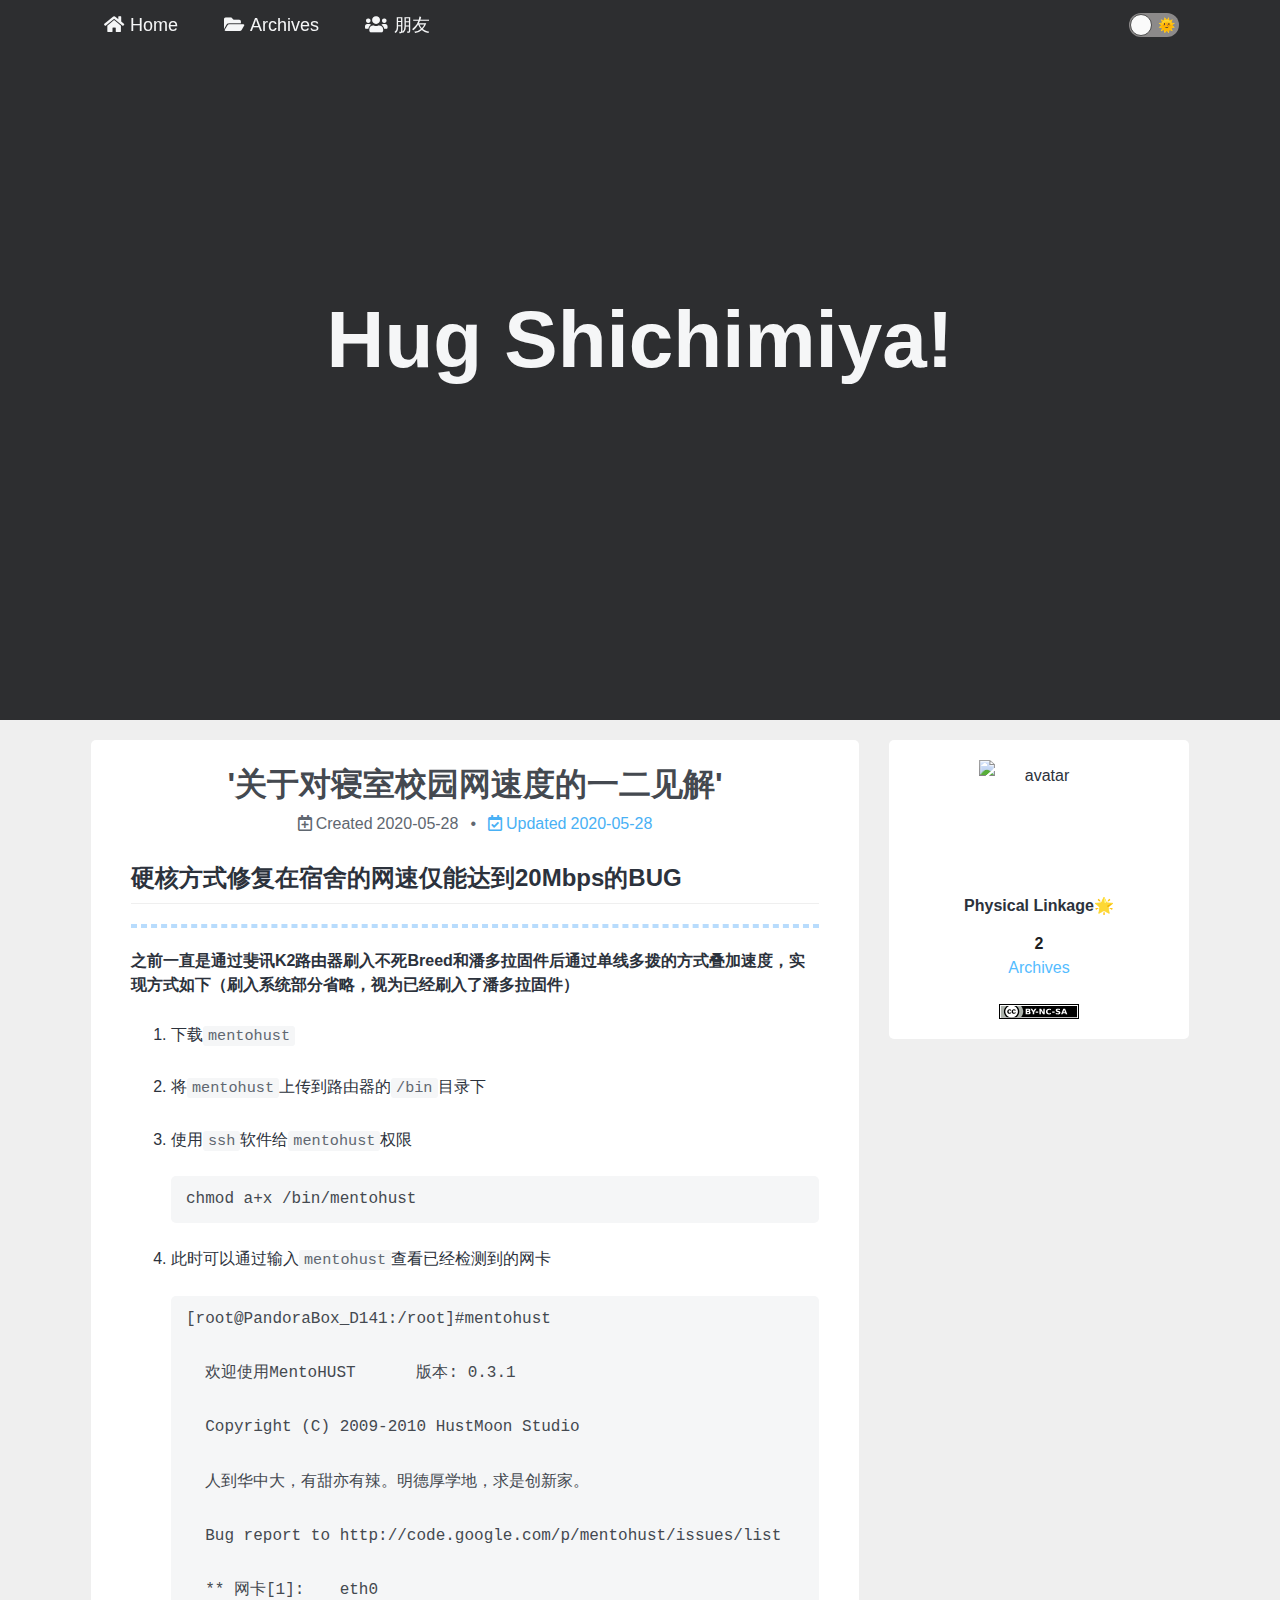
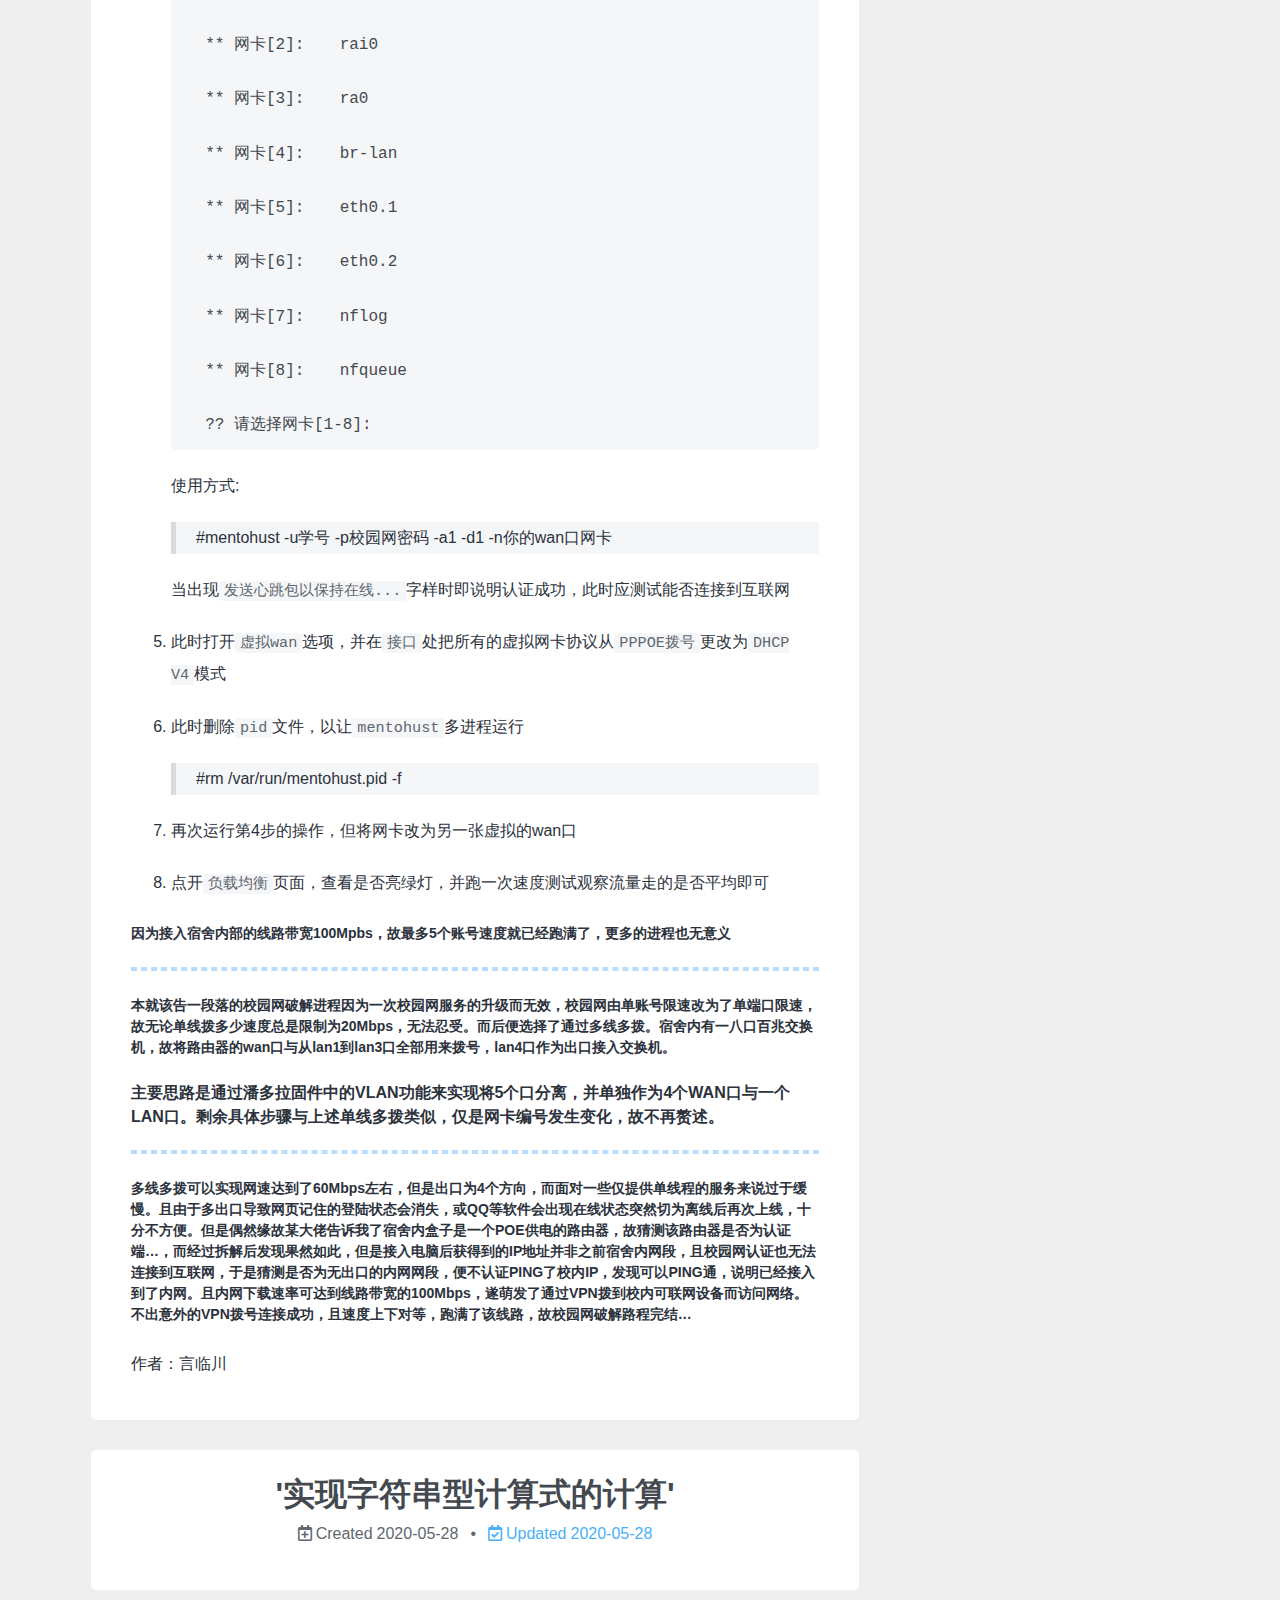
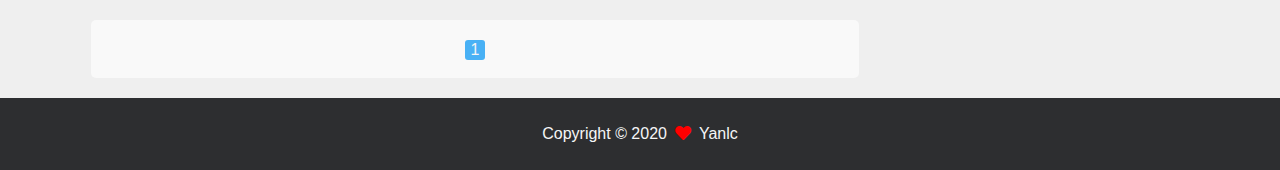
==== commit bdaeb631: "Site updated: 2020-05-28 02:03:45" ====
--- a/index.html
+++ b/index.html
@@ -14,7 +14,7 @@
   postWidget: {"endText":true},
   nightMode: {"enable":true},
   back2top: {"enable":true},
-  codeblock: {"style":"default","highlight":"light","wordWrap":false},
+  codeblock: {"style":"carbon","highlight":"light","wordWrap":false},
   reward: false,
   fancybox: false,
   zoomImage: {"gapAside":"20px"},
--- a/css/index.css
+++ b/css/index.css
@@ -1735,6 +1735,7 @@
   line-height: 1.7;
   color: var(--color-gray-800);
   background-color: var(--color-gray-200);
+  border-radius: 0.25rem;
 }
 .highlight pre,
 .highlight code {
@@ -1750,9 +1751,10 @@
   position: relative;
   width: 100%;
   color: var(--color-gray-600);
-  background-color: var(--color-gray-250);
+  background-color: var(--color-gray-200);
   zoom: 1;
-  padding: 0.1rem 0;
+  border-top-left-radius: 0.25rem;
+  border-top-right-radius: 0.25rem;
 }
 .highlight figcaption:before,
 .highlight figcaption:after {
@@ -1773,16 +1775,62 @@
 }
 .highlight figcaption.custom {
   min-height: 1.5rem;
+  display: -webkit-box;
+  display: -moz-box;
+  display: -webkit-flex;
+  display: -ms-flexbox;
+  display: box;
+  display: flex;
 }
 .highlight figcaption.custom .custom-lang {
   float: left;
   margin: 0 0.6rem;
   color: var(--color-gray-600);
 }
+.highlight figcaption.custom .custom-carbon {
+  display: -webkit-box;
+  display: -moz-box;
+  display: -webkit-flex;
+  display: -ms-flexbox;
+  display: box;
+  display: flex;
+  margin: 0.2rem 0 0 0.5rem;
+  font-size: 0;
+  -webkit-box-align: center;
+  -moz-box-align: center;
+  -o-box-align: center;
+  -ms-flex-align: center;
+  -webkit-align-items: center;
+  align-items: center;
+}
+.highlight figcaption.custom .custom-carbon-dot {
+  display: inline-block;
+  margin: 0 4px;
+  border-radius: 50%;
+  width: 10px;
+  height: 10px;
+}
+.highlight figcaption.custom .custom-carbon-dot--red {
+  background-color: #ff5f56;
+}
+.highlight figcaption.custom .custom-carbon-dot--yellow {
+  background-color: #ffbd2e;
+}
+.highlight figcaption.custom .custom-carbon-dot--green {
+  background-color: #27c93f;
+}
+.highlight figcaption:not(.custom) {
+  background-color: var(--color-gray-250);
+}
+.highlight figcaption:not(.custom) + .table-container td.gutter,
+.highlight figcaption:not(.custom) + table td.gutter {
+  display: table-cell;
+}
 .highlight td.gutter {
   padding: 0.4rem 0.6rem;
   width: 2rem;
   background-color: var(--color-gray-250);
+  display: none;
 }
 .highlight td.gutter pre {
   text-align: right;
@@ -1791,7 +1839,7 @@
   background-color: inherit;
 }
 .highlight td.code {
-  padding: 0.5rem 0.6rem;
+  padding: 0.5rem 0.75rem;
 }
 .highlight .marked {
   background-color: var(--color-gray-300);
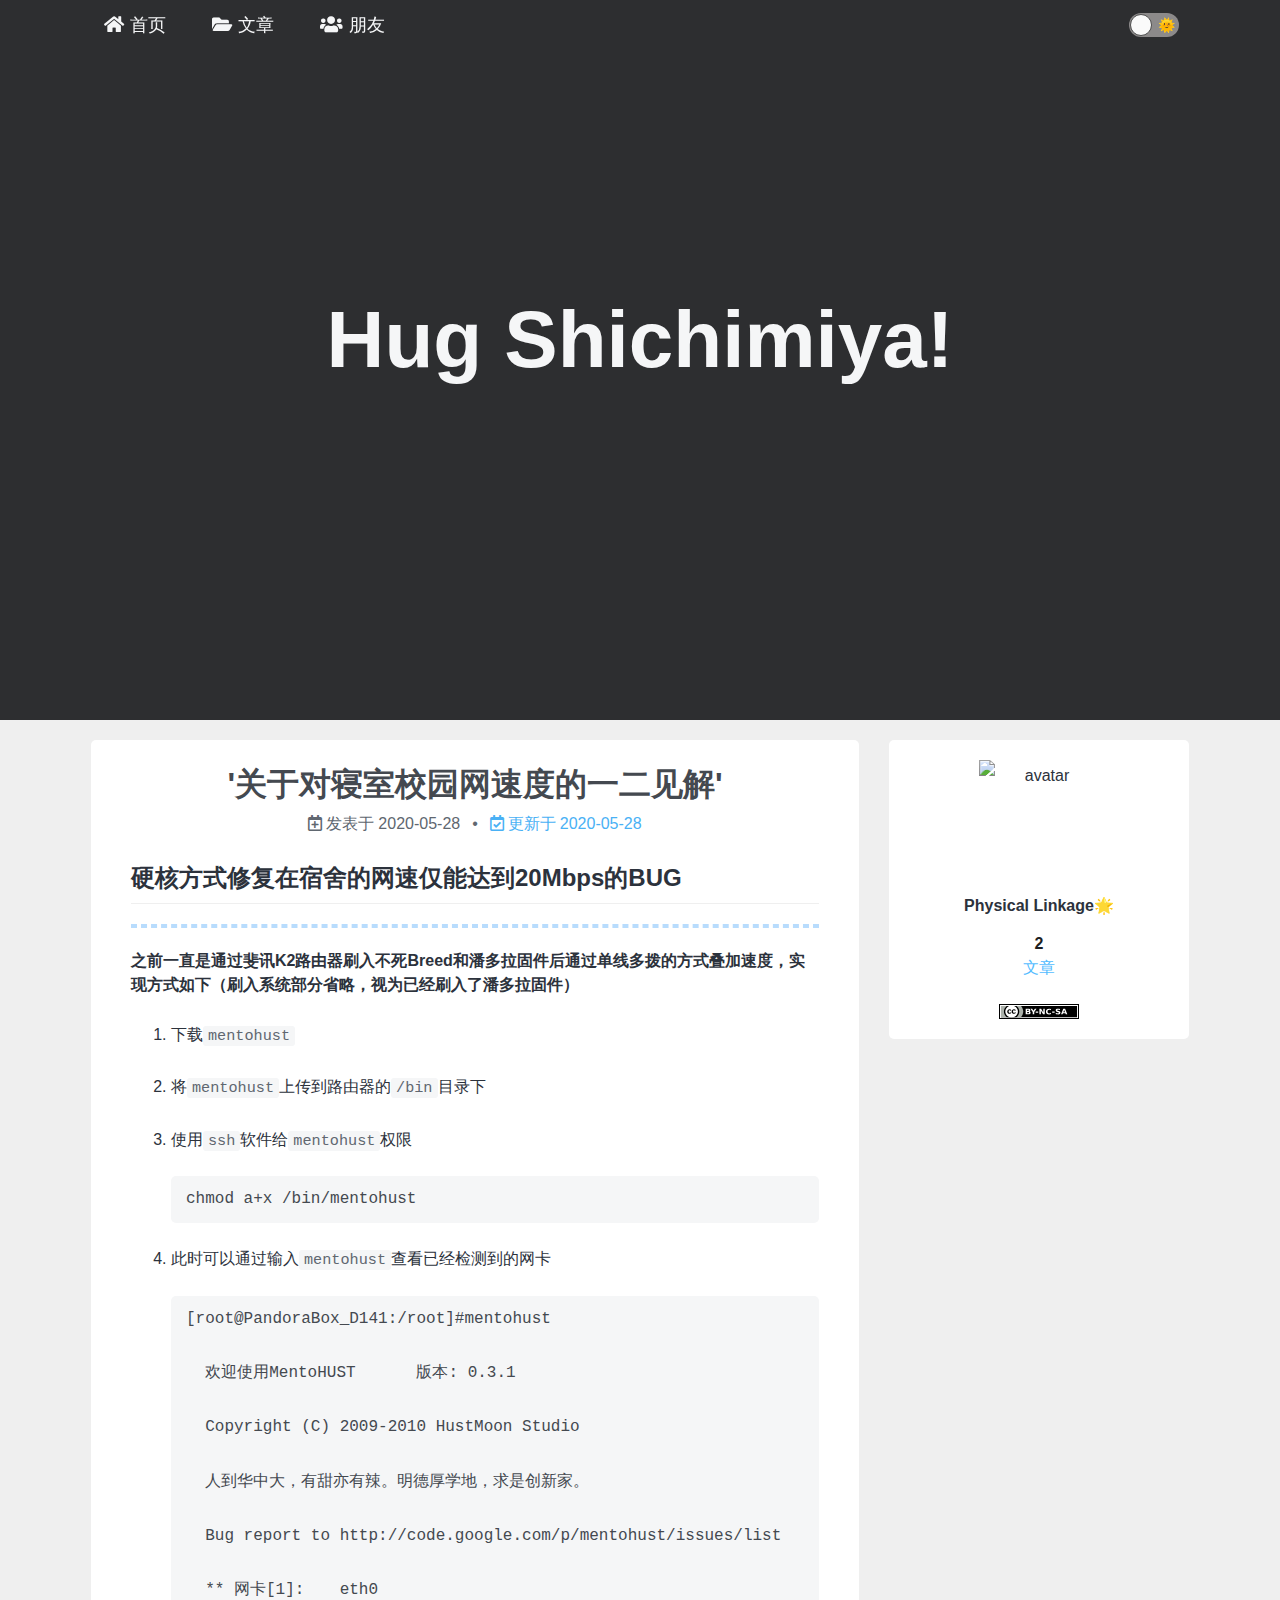
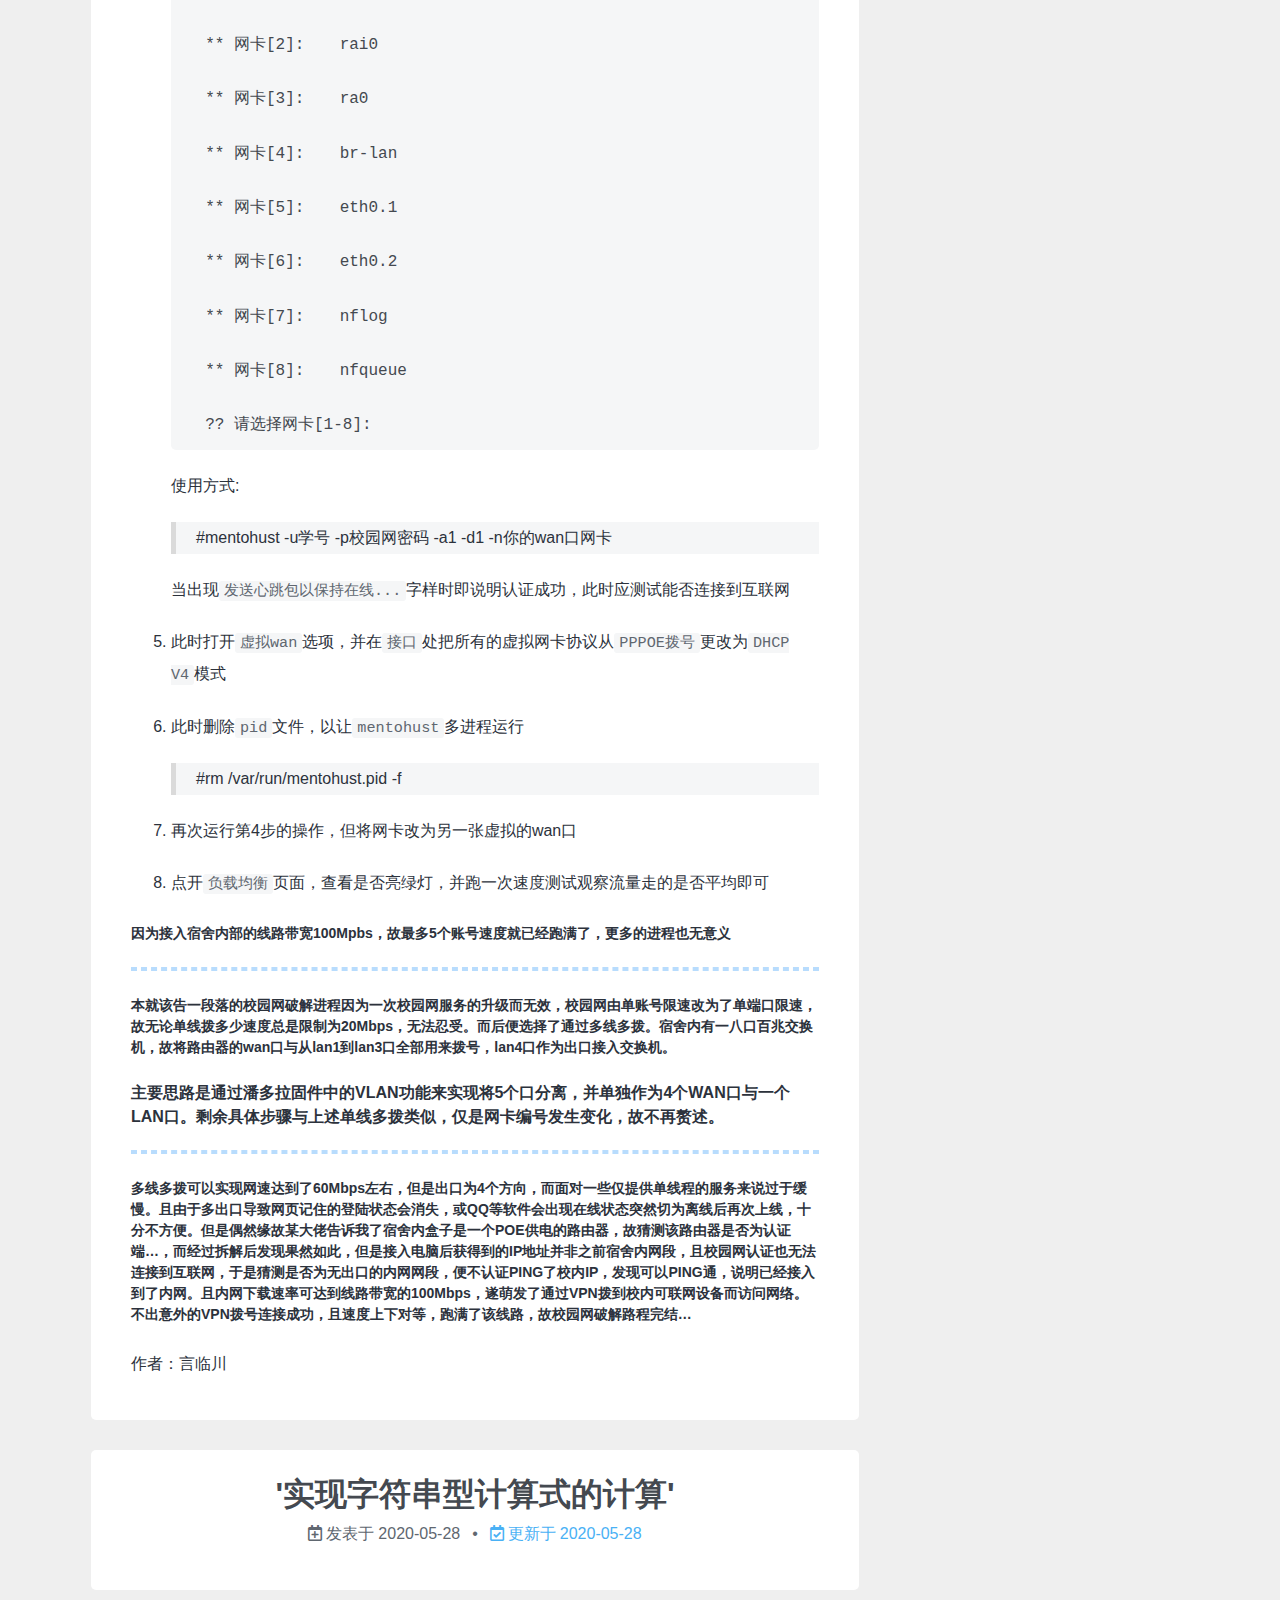
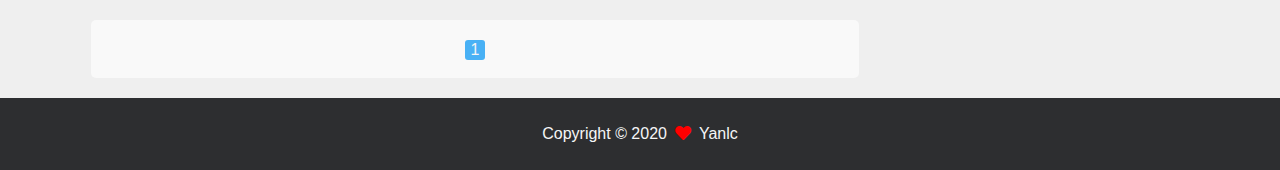
==== commit 2a25892e: "Site updated: 2020-07-11 14:15:07" ====
--- a/index.html
+++ b/index.html
@@ -1,4 +1,4 @@
-<!DOCTYPE html><html lang="zh"><head><meta charset="UTF-8"><meta http-equiv="X-UA-Compatible" content="IE=edge"><meta name="viewport" content="width=device-width, initial-scale=1"><meta name="format-detection" content="telephone=no"><meta name="apple-mobile-web-app-capable" content="yes"><meta name="apple-mobile-web-app-status-bar-style" content="black"><link rel="icon" href="/images/icons/favicon-16x16.png?v=2.0.0" type="image/png" sizes="16x16"><link rel="icon" href="/images/icons/favicon-32x32.png?v=2.0.0" type="image/png" sizes="32x32"><link rel="apple-touch-icon" href="/images/icons/apple-touch-icon.png?v=2.0.0" sizes="180x180"><link rel="mask-icon" href="/images/icons/stun-logo.svg?v=2.0.0" color="#54bcff"><meta name="msapplication-TileImage" content="/images/icons/favicon-144x144.png"><meta name="msapplication-TileColor" content="#000000"><meta property="og:type" content="website">
+<!DOCTYPE html><html lang="zh"><head><meta charset="UTF-8"><meta http-equiv="X-UA-Compatible" content="IE=edge"><meta name="viewport" content="width=device-width, initial-scale=1"><meta name="format-detection" content="telephone=no"><meta name="apple-mobile-web-app-capable" content="yes"><meta name="apple-mobile-web-app-status-bar-style" content="black"><link rel="icon" href="/images/icons/favicon-16x16.png?v=2.0.0" type="image/png" sizes="16x16"><link rel="icon" href="/images/icons/favicon-32x32.png?v=2.0.0" type="image/png" sizes="32x32"><link rel="apple-touch-icon" href="/images/icons/apple-touch-icon.png?v=2.0.0" sizes="180x180"><link rel="mask-icon" href="/images/icons/stun-logo.svg?v=2.0.0" color="#54bcff"><meta name="msapplication-TileImage" content="/images/icons/favicon-144x144.png"><meta name="msapplication-TileColor" content="#000000"><meta name="google-site-verification" content="MfcYnzUvKebA2Ld3jEK-ujBMP0lc9irYo9cFhn7O45w"><meta property="og:type" content="website">
 <meta property="og:title" content="Hug Shichimiya!">
 <meta property="og:url" content="https://yanlc39.github.io/index.html">
 <meta property="og:site_name" content="Hug Shichimiya!">
@@ -23,11 +23,11 @@
   pjax: undefined,
   externalLink: {"icon":{"enable":true,"name":"fas fa-external-link-alt"}},
   shortcuts: undefined,
-  prompt: {"copyButton":"Copy","copySuccess":"Copy Success","copyError":"Copy Error"},
+  prompt: {"copyButton":"复制","copySuccess":"复制成功","copyError":"复制失败"},
   sourcePath: {"js":"js","css":"css","images":"images"},
 };
 
-window.CONFIG = CONFIG;</script><meta name="generator" content="Hexo 4.2.1"></head><body><div class="container" id="container"><header class="header" id="header"><div class="header-inner"><nav class="header-nav header-nav--fixed"><div class="header-nav-inner"><div class="header-nav-menubtn"><i class="fas fa-bars"></i></div><div class="header-nav-menu"><div class="header-nav-menu-item"><a class="header-nav-menu-item__link" href="/"><span class="header-nav-menu-item__icon"><i class="fas fa-home"></i></span><span class="header-nav-menu-item__text">Home</span></a></div><div class="header-nav-menu-item"><a class="header-nav-menu-item__link" href="/archives/"><span class="header-nav-menu-item__icon"><i class="fas fa-folder-open"></i></span><span class="header-nav-menu-item__text">Archives</span></a></div><div class="header-nav-menu-item"><a class="header-nav-menu-item__link" href="javascript:;" onclick="return false;"><span class="header-nav-menu-item__icon"><i class="fas fa-users"></i></span><span class="header-nav-menu-item__text">朋友</span></a><div class="header-nav-submenu"></div></div></div><div class="header-nav-mode"><div class="mode"><div class="mode-track"><span class="mode-track-moon"></span><span class="mode-track-sun"></span></div><div class="mode-thumb"></div></div></div></div></nav><div class="header-banner"><div class="header-banner-info"><div class="header-banner-info__title">Hug Shichimiya!</div><div class="header-banner-info__subtitle"></div></div></div></div></header><main class="main" id="main"><div class="main-inner"><div class="content-wrap" id="content-wrap"><div class="content content-home" id="content"><section class="postlist"><article class="postlist-item post"><header class="post-header"><h1 class="post-title"><a class="post-title__link" href="/2020/05/28/%E5%85%B3%E4%BA%8E%E5%AF%B9%E5%AF%9D%E5%AE%A4%E6%A0%A1%E5%9B%AD%E7%BD%91%E9%80%9F%E5%BA%A6%E7%9A%84%E4%B8%80%E4%BA%8C%E8%A7%81%E8%A7%A3/">'关于对寝室校园网速度的一二见解'</a></h1><div class="post-meta"><span class="post-meta-item post-meta-item--createtime"><span class="post-meta-item__icon"><i class="far fa-calendar-plus"></i></span><span class="post-meta-item__info">Created</span><span class="post-meta-item__value">2020-05-28</span></span><span class="post-meta-item post-meta-item--updatetime"><span class="post-meta-item__icon"><i class="far fa-calendar-check"></i></span><span class="post-meta-item__info">Updated</span><span class="post-meta-item__value">2020-05-28</span></span></div></header><div class="post-body"><div class="post-excerpt">
+window.CONFIG = CONFIG;</script><meta name="generator" content="Hexo 4.2.1"></head><body><div class="container" id="container"><header class="header" id="header"><div class="header-inner"><nav class="header-nav header-nav--fixed"><div class="header-nav-inner"><div class="header-nav-menubtn"><i class="fas fa-bars"></i></div><div class="header-nav-menu"><div class="header-nav-menu-item"><a class="header-nav-menu-item__link" href="/"><span class="header-nav-menu-item__icon"><i class="fas fa-home"></i></span><span class="header-nav-menu-item__text">首页</span></a></div><div class="header-nav-menu-item"><a class="header-nav-menu-item__link" href="/archives/"><span class="header-nav-menu-item__icon"><i class="fas fa-folder-open"></i></span><span class="header-nav-menu-item__text">文章</span></a></div><div class="header-nav-menu-item"><a class="header-nav-menu-item__link" href="javascript:;" onclick="return false;"><span class="header-nav-menu-item__icon"><i class="fas fa-users"></i></span><span class="header-nav-menu-item__text">朋友</span></a><div class="header-nav-submenu"></div></div></div><div class="header-nav-mode"><div class="mode"><div class="mode-track"><span class="mode-track-moon"></span><span class="mode-track-sun"></span></div><div class="mode-thumb"></div></div></div></div></nav><div class="header-banner"><div class="header-banner-info"><div class="header-banner-info__title">Hug Shichimiya!</div><div class="header-banner-info__subtitle"></div></div></div></div></header><main class="main" id="main"><div class="main-inner"><div class="content-wrap" id="content-wrap"><div class="content content-home" id="content"><section class="postlist"><article class="postlist-item post"><header class="post-header"><h1 class="post-title"><a class="post-title__link" href="/2020/05/28/%E5%85%B3%E4%BA%8E%E5%AF%B9%E5%AF%9D%E5%AE%A4%E6%A0%A1%E5%9B%AD%E7%BD%91%E9%80%9F%E5%BA%A6%E7%9A%84%E4%B8%80%E4%BA%8C%E8%A7%81%E8%A7%A3/">'关于对寝室校园网速度的一二见解'</a></h1><div class="post-meta"><span class="post-meta-item post-meta-item--createtime"><span class="post-meta-item__icon"><i class="far fa-calendar-plus"></i></span><span class="post-meta-item__info">发表于</span><span class="post-meta-item__value">2020-05-28</span></span><span class="post-meta-item post-meta-item--updatetime"><span class="post-meta-item__icon"><i class="far fa-calendar-check"></i></span><span class="post-meta-item__info">更新于</span><span class="post-meta-item__value">2020-05-28</span></span></div></header><div class="post-body"><div class="post-excerpt">
         <h2 id="硬核方式修复在宿舍的网速仅能达到20Mbps的BUG"   >
           <a href="#硬核方式修复在宿舍的网速仅能达到20Mbps的BUG" class="heading-link"><i class="fas fa-link"></i></a>硬核方式修复在宿舍的网速仅能达到20Mbps的BUG</h2>
       <hr>
@@ -78,4 +78,4 @@
         <h5 id="多线多拨可以实现网速达到了60Mbps左右，但是出口为4个方向，而面对一些仅提供单线程的服务来说过于缓慢。且由于多出口导致网页记住的登陆状态会消失，或QQ等软件会出现在线状态突然切为离线后再次上线，十分不方便。但是偶然缘故某大佬告诉我了宿舍内盒子是一个POE供电的路由器，故猜测该路由器是否为认证端…，而经过拆解后发现果然如此，但是接入电脑后获得到的IP地址并非之前宿舍内网段，且校园网认证也无法连接到互联网，于是猜测是否为无出口的内网网段，便不认证PING了校内IP，发现可以PING通，说明已经接入到了内网。且内网下载速率可达到线路带宽的100Mbps，遂萌发了通过VPN拨到校内可联网设备而访问网络。不出意外的VPN拨号连接成功，且速度上下对等，跑满了该线路，故校园网破解路程完结…"   >
           <a href="#多线多拨可以实现网速达到了60Mbps左右，但是出口为4个方向，而面对一些仅提供单线程的服务来说过于缓慢。且由于多出口导致网页记住的登陆状态会消失，或QQ等软件会出现在线状态突然切为离线后再次上线，十分不方便。但是偶然缘故某大佬告诉我了宿舍内盒子是一个POE供电的路由器，故猜测该路由器是否为认证端…，而经过拆解后发现果然如此，但是接入电脑后获得到的IP地址并非之前宿舍内网段，且校园网认证也无法连接到互联网，于是猜测是否为无出口的内网网段，便不认证PING了校内IP，发现可以PING通，说明已经接入到了内网。且内网下载速率可达到线路带宽的100Mbps，遂萌发了通过VPN拨到校内可联网设备而访问网络。不出意外的VPN拨号连接成功，且速度上下对等，跑满了该线路，故校园网破解路程完结…" class="heading-link"><i class="fas fa-link"></i></a>多线多拨可以实现网速达到了60Mbps左右，但是出口为4个方向，而面对一些仅提供单线程的服务来说过于缓慢。且由于多出口导致网页记住的登陆状态会消失，或QQ等软件会出现在线状态突然切为离线后再次上线，十分不方便。但是偶然缘故某大佬告诉我了宿舍内盒子是一个POE供电的路由器，故猜测该路由器是否为认证端…，而经过拆解后发现果然如此，但是接入电脑后获得到的IP地址并非之前宿舍内网段，且校园网认证也无法连接到互联网，于是猜测是否为无出口的内网网段，便不认证PING了校内IP，发现可以PING通，说明已经接入到了内网。且内网下载速率可达到线路带宽的100Mbps，遂萌发了通过VPN拨到校内可联网设备而访问网络。不出意外的VPN拨号连接成功，且速度上下对等，跑满了该线路，故校园网破解路程完结…</h5>
       <p>作者：言临川</p>
-</div></div></article><article class="postlist-item post"><header class="post-header"><h1 class="post-title"><a class="post-title__link" href="/2020/05/28/%E5%AE%9E%E7%8E%B0%E5%AD%97%E7%AC%A6%E4%B8%B2%E5%9E%8B%E8%AE%A1%E7%AE%97%E5%BC%8F%E7%9A%84%E8%AE%A1%E7%AE%97/">'实现字符串型计算式的计算'</a></h1><div class="post-meta"><span class="post-meta-item post-meta-item--createtime"><span class="post-meta-item__icon"><i class="far fa-calendar-plus"></i></span><span class="post-meta-item__info">Created</span><span class="post-meta-item__value">2020-05-28</span></span><span class="post-meta-item post-meta-item--updatetime"><span class="post-meta-item__icon"><i class="far fa-calendar-check"></i></span><span class="post-meta-item__info">Updated</span><span class="post-meta-item__value">2020-05-28</span></span></div></header><div class="post-body"><div class="post-excerpt"></div></div></article></section><nav class="paginator"><div class="paginator-inner"><span class="page-number current">1</span></div></nav></div></div><div class="sidebar-wrap" id="sidebar-wrap"><aside class="sidebar" id="sidebar"><section class="sidebar-toc hide"></section><!-- ov = overview--><section class="sidebar-ov"><div class="sidebar-ov-author"><div class="sidebar-ov-author__avatar"><img class="sidebar-ov-author__avatar_img" src="https://tse4-mm.cn.bing.net/th/id/OIP.75h2ViVH-VJ4CjpSK2VriQHaHE?pid=Api&amp;rs=1" alt="avatar"></div><p class="sidebar-ov-author__text">Physical Linkage🌟</p></div><div class="sidebar-ov-state"><a class="sidebar-ov-state-item sidebar-ov-state-item--posts" href="/archives/"><div class="sidebar-ov-state-item__count">2</div><div class="sidebar-ov-state-item__name">Archives</div></a></div><div class="sidebar-ov-cc"><a href="https://creativecommons.org/licenses/by-nc-sa/4.0/deed.en" target="_blank" rel="noopener" data-popover="Creative Commons" data-popover-pos="up"><img src="/images/cc-by-nc-sa.svg"></a></div></section></aside></div><div class="clearfix"></div></div></main><footer class="footer" id="footer"><div class="footer-inner"><div><span>Copyright © 2020</span><span class="footer__icon"><i class="fas fa-heart"></i></span><span>Yanlc</span></div></div></footer><div class="loading-bar" id="loading-bar"><div class="loading-bar__progress"></div></div><div class="back2top" id="back2top"><span class="back2top__icon"><i class="fas fa-arrow-alt-circle-up"></i></span></div></div><script src="https://cdn.jsdelivr.net/npm/jquery@v3.4.1/dist/jquery.min.js"></script><script src="https://cdn.jsdelivr.net/npm/velocity-animate@1.5.2/velocity.min.js"></script><script src="https://cdn.jsdelivr.net/npm/velocity-animate@1.5.2/velocity.ui.min.js"></script><script src="/js/utils.js?v=2.0.0"></script><script src="/js/stun-boot.js?v=2.0.0"></script><script src="/js/scroll.js?v=2.0.0"></script><script src="/js/header.js?v=2.0.0"></script><script src="/js/sidebar.js?v=2.0.0"></script></body></html>+</div></div></article><article class="postlist-item post"><header class="post-header"><h1 class="post-title"><a class="post-title__link" href="/2020/05/28/%E5%AE%9E%E7%8E%B0%E5%AD%97%E7%AC%A6%E4%B8%B2%E5%9E%8B%E8%AE%A1%E7%AE%97%E5%BC%8F%E7%9A%84%E8%AE%A1%E7%AE%97/">'实现字符串型计算式的计算'</a></h1><div class="post-meta"><span class="post-meta-item post-meta-item--createtime"><span class="post-meta-item__icon"><i class="far fa-calendar-plus"></i></span><span class="post-meta-item__info">发表于</span><span class="post-meta-item__value">2020-05-28</span></span><span class="post-meta-item post-meta-item--updatetime"><span class="post-meta-item__icon"><i class="far fa-calendar-check"></i></span><span class="post-meta-item__info">更新于</span><span class="post-meta-item__value">2020-05-28</span></span></div></header><div class="post-body"><div class="post-excerpt"></div></div></article></section><nav class="paginator"><div class="paginator-inner"><span class="page-number current">1</span></div></nav></div></div><div class="sidebar-wrap" id="sidebar-wrap"><aside class="sidebar" id="sidebar"><section class="sidebar-toc hide"></section><!-- ov = overview--><section class="sidebar-ov"><div class="sidebar-ov-author"><div class="sidebar-ov-author__avatar"><img class="sidebar-ov-author__avatar_img" src="https://tse4-mm.cn.bing.net/th/id/OIP.75h2ViVH-VJ4CjpSK2VriQHaHE?pid=Api&amp;rs=1" alt="avatar"></div><p class="sidebar-ov-author__text">Physical Linkage🌟</p></div><div class="sidebar-ov-state"><a class="sidebar-ov-state-item sidebar-ov-state-item--posts" href="/archives/"><div class="sidebar-ov-state-item__count">2</div><div class="sidebar-ov-state-item__name">文章</div></a></div><div class="sidebar-ov-cc"><a href="https://creativecommons.org/licenses/by-nc-sa/4.0/deed.en" target="_blank" rel="noopener" data-popover="知识共享许可协议" data-popover-pos="up"><img src="/images/cc-by-nc-sa.svg"></a></div></section></aside></div><div class="clearfix"></div></div></main><footer class="footer" id="footer"><div class="footer-inner"><div><span>Copyright © 2020</span><span class="footer__icon"><i class="fas fa-heart"></i></span><span>Yanlc</span></div></div></footer><div class="loading-bar" id="loading-bar"><div class="loading-bar__progress"></div></div><div class="back2top" id="back2top"><span class="back2top__icon"><i class="fas fa-arrow-alt-circle-up"></i></span></div></div><script src="https://cdn.jsdelivr.net/npm/jquery@v3.4.1/dist/jquery.min.js"></script><script src="https://cdn.jsdelivr.net/npm/velocity-animate@1.5.2/velocity.min.js"></script><script src="https://cdn.jsdelivr.net/npm/velocity-animate@1.5.2/velocity.ui.min.js"></script><script src="https://cdn.jsdelivr.net/npm/ribbon.js@latest/dist/ribbon.min.js" size="120" alpha="0.6" zIndex="-1"></script><script src="https://cdn.jsdelivr.net/npm/canvas-nest.js@1.0.1/dist/canvas-nest.min.js" color="0,0,0" opacity="0.6" count="99" zIndex="-1"></script><script src="/js/utils.js?v=2.0.0"></script><script src="/js/stun-boot.js?v=2.0.0"></script><script src="/js/scroll.js?v=2.0.0"></script><script src="/js/header.js?v=2.0.0"></script><script src="/js/sidebar.js?v=2.0.0"></script></body></html>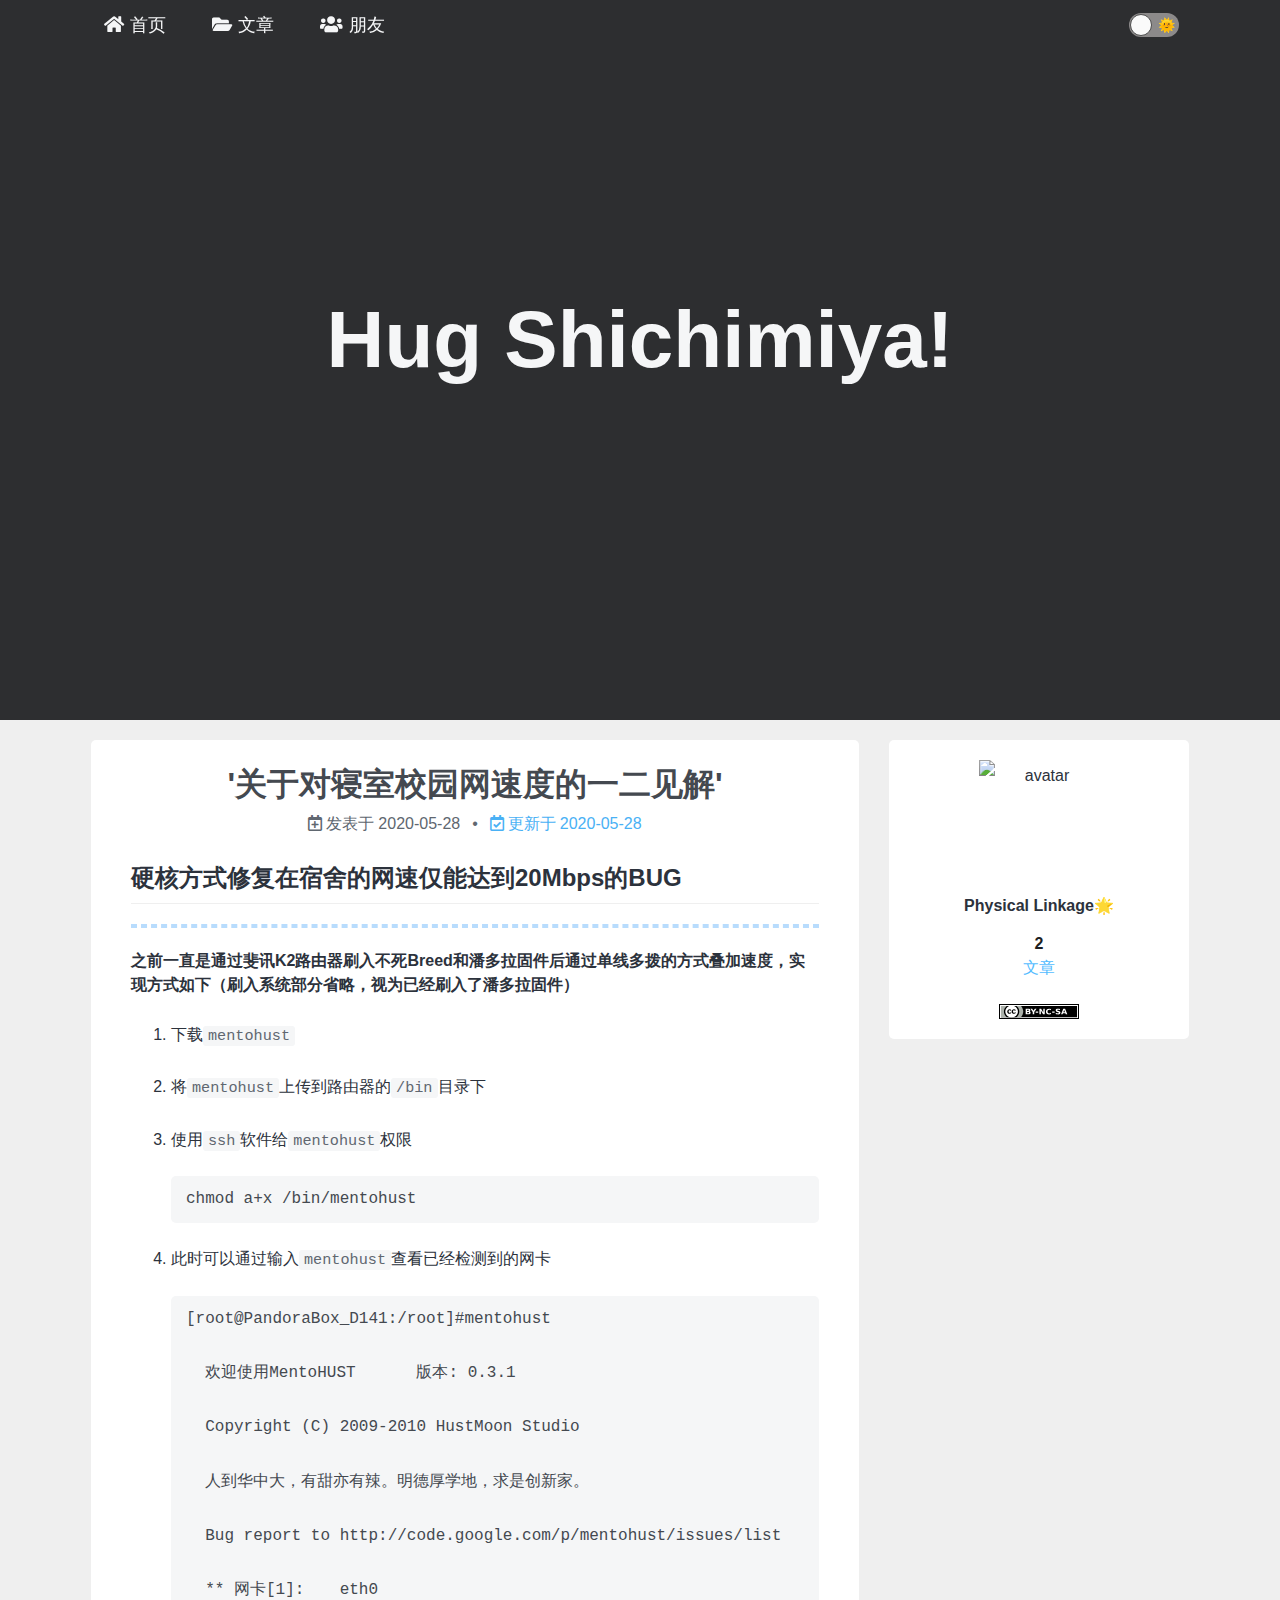
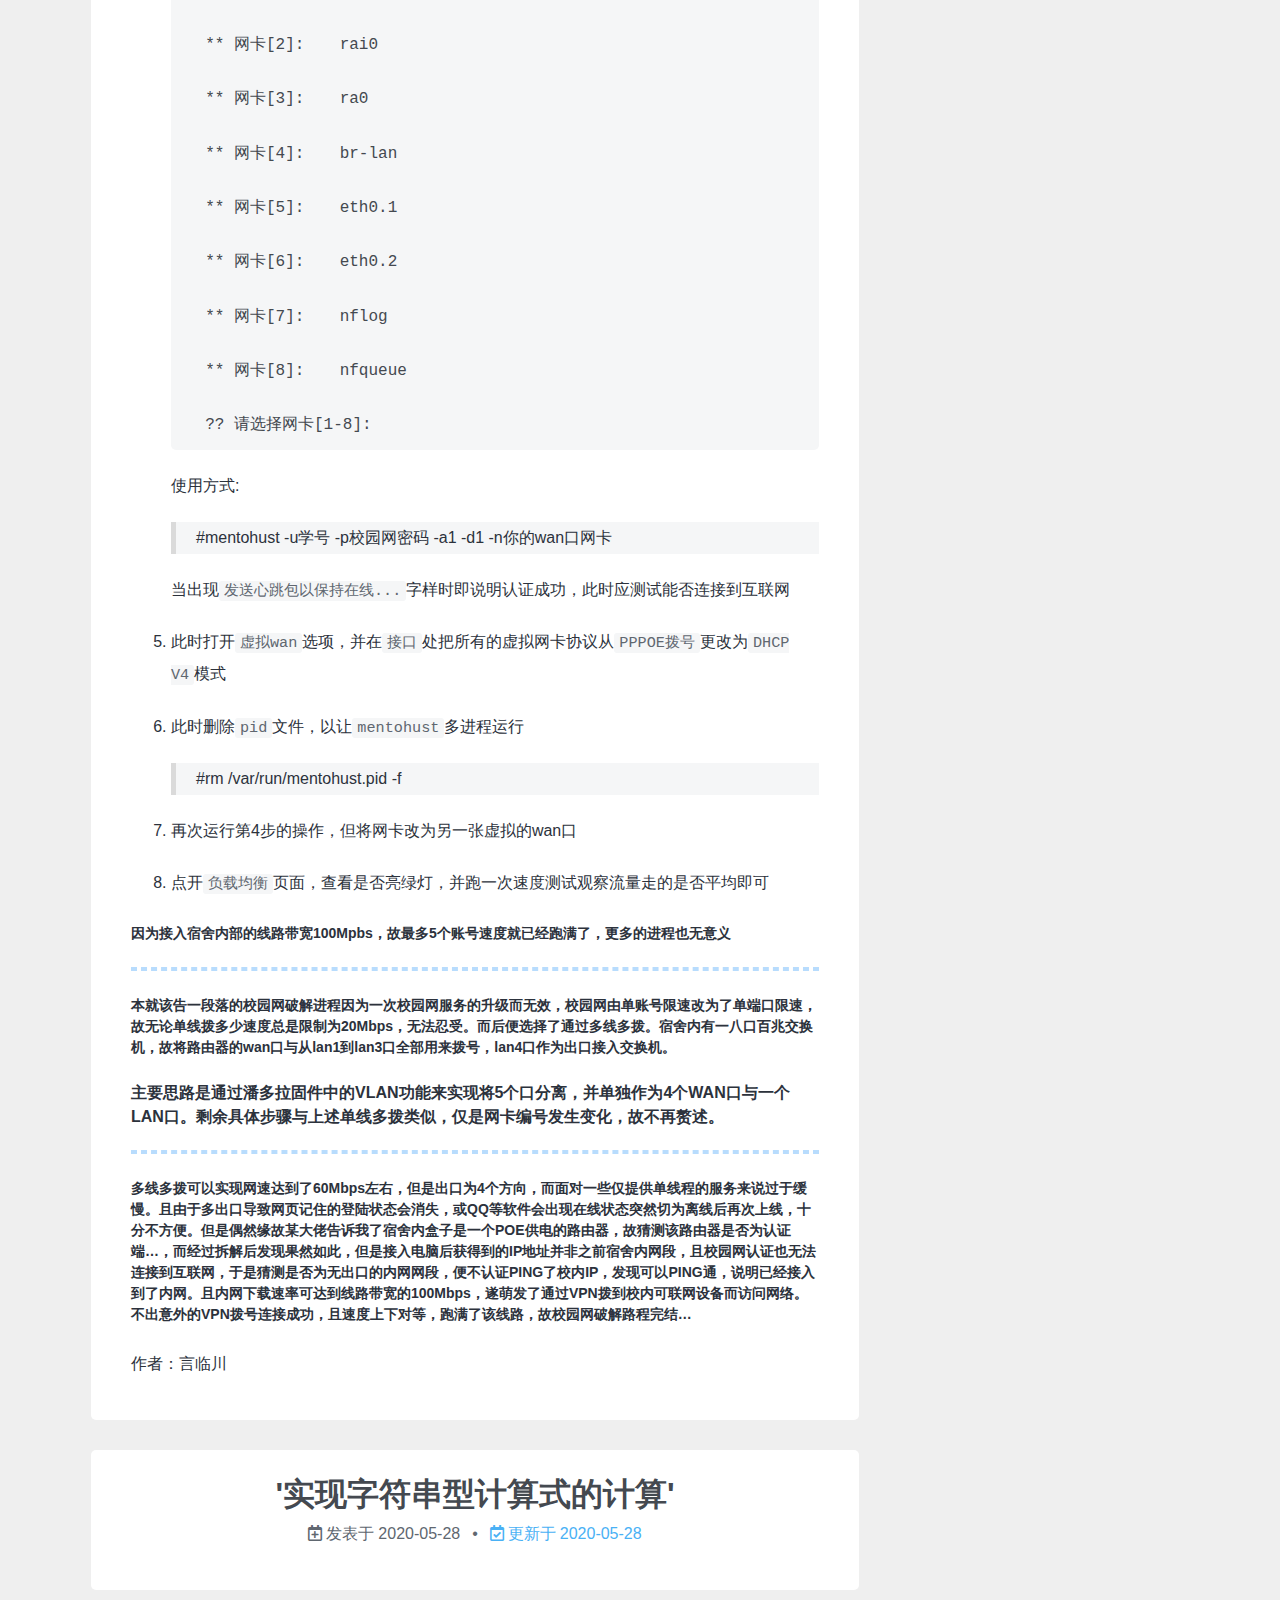
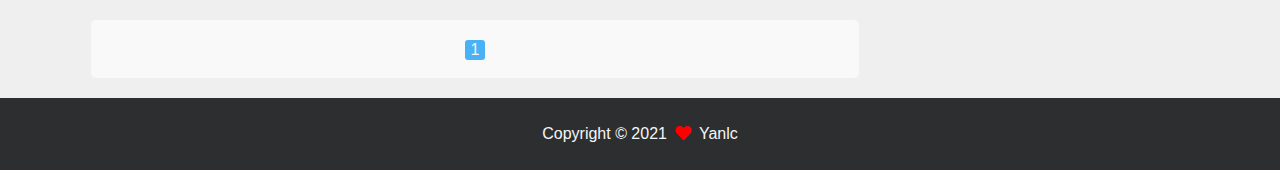
==== commit 071316eb: "Site updated: 2021-09-19 16:29:57" ====
--- a/index.html
+++ b/index.html
@@ -78,4 +78,4 @@
         <h5 id="多线多拨可以实现网速达到了60Mbps左右，但是出口为4个方向，而面对一些仅提供单线程的服务来说过于缓慢。且由于多出口导致网页记住的登陆状态会消失，或QQ等软件会出现在线状态突然切为离线后再次上线，十分不方便。但是偶然缘故某大佬告诉我了宿舍内盒子是一个POE供电的路由器，故猜测该路由器是否为认证端…，而经过拆解后发现果然如此，但是接入电脑后获得到的IP地址并非之前宿舍内网段，且校园网认证也无法连接到互联网，于是猜测是否为无出口的内网网段，便不认证PING了校内IP，发现可以PING通，说明已经接入到了内网。且内网下载速率可达到线路带宽的100Mbps，遂萌发了通过VPN拨到校内可联网设备而访问网络。不出意外的VPN拨号连接成功，且速度上下对等，跑满了该线路，故校园网破解路程完结…"   >
           <a href="#多线多拨可以实现网速达到了60Mbps左右，但是出口为4个方向，而面对一些仅提供单线程的服务来说过于缓慢。且由于多出口导致网页记住的登陆状态会消失，或QQ等软件会出现在线状态突然切为离线后再次上线，十分不方便。但是偶然缘故某大佬告诉我了宿舍内盒子是一个POE供电的路由器，故猜测该路由器是否为认证端…，而经过拆解后发现果然如此，但是接入电脑后获得到的IP地址并非之前宿舍内网段，且校园网认证也无法连接到互联网，于是猜测是否为无出口的内网网段，便不认证PING了校内IP，发现可以PING通，说明已经接入到了内网。且内网下载速率可达到线路带宽的100Mbps，遂萌发了通过VPN拨到校内可联网设备而访问网络。不出意外的VPN拨号连接成功，且速度上下对等，跑满了该线路，故校园网破解路程完结…" class="heading-link"><i class="fas fa-link"></i></a>多线多拨可以实现网速达到了60Mbps左右，但是出口为4个方向，而面对一些仅提供单线程的服务来说过于缓慢。且由于多出口导致网页记住的登陆状态会消失，或QQ等软件会出现在线状态突然切为离线后再次上线，十分不方便。但是偶然缘故某大佬告诉我了宿舍内盒子是一个POE供电的路由器，故猜测该路由器是否为认证端…，而经过拆解后发现果然如此，但是接入电脑后获得到的IP地址并非之前宿舍内网段，且校园网认证也无法连接到互联网，于是猜测是否为无出口的内网网段，便不认证PING了校内IP，发现可以PING通，说明已经接入到了内网。且内网下载速率可达到线路带宽的100Mbps，遂萌发了通过VPN拨到校内可联网设备而访问网络。不出意外的VPN拨号连接成功，且速度上下对等，跑满了该线路，故校园网破解路程完结…</h5>
       <p>作者：言临川</p>
-</div></div></article><article class="postlist-item post"><header class="post-header"><h1 class="post-title"><a class="post-title__link" href="/2020/05/28/%E5%AE%9E%E7%8E%B0%E5%AD%97%E7%AC%A6%E4%B8%B2%E5%9E%8B%E8%AE%A1%E7%AE%97%E5%BC%8F%E7%9A%84%E8%AE%A1%E7%AE%97/">'实现字符串型计算式的计算'</a></h1><div class="post-meta"><span class="post-meta-item post-meta-item--createtime"><span class="post-meta-item__icon"><i class="far fa-calendar-plus"></i></span><span class="post-meta-item__info">发表于</span><span class="post-meta-item__value">2020-05-28</span></span><span class="post-meta-item post-meta-item--updatetime"><span class="post-meta-item__icon"><i class="far fa-calendar-check"></i></span><span class="post-meta-item__info">更新于</span><span class="post-meta-item__value">2020-05-28</span></span></div></header><div class="post-body"><div class="post-excerpt"></div></div></article></section><nav class="paginator"><div class="paginator-inner"><span class="page-number current">1</span></div></nav></div></div><div class="sidebar-wrap" id="sidebar-wrap"><aside class="sidebar" id="sidebar"><section class="sidebar-toc hide"></section><!-- ov = overview--><section class="sidebar-ov"><div class="sidebar-ov-author"><div class="sidebar-ov-author__avatar"><img class="sidebar-ov-author__avatar_img" src="https://tse4-mm.cn.bing.net/th/id/OIP.75h2ViVH-VJ4CjpSK2VriQHaHE?pid=Api&amp;rs=1" alt="avatar"></div><p class="sidebar-ov-author__text">Physical Linkage🌟</p></div><div class="sidebar-ov-state"><a class="sidebar-ov-state-item sidebar-ov-state-item--posts" href="/archives/"><div class="sidebar-ov-state-item__count">2</div><div class="sidebar-ov-state-item__name">文章</div></a></div><div class="sidebar-ov-cc"><a href="https://creativecommons.org/licenses/by-nc-sa/4.0/deed.en" target="_blank" rel="noopener" data-popover="知识共享许可协议" data-popover-pos="up"><img src="/images/cc-by-nc-sa.svg"></a></div></section></aside></div><div class="clearfix"></div></div></main><footer class="footer" id="footer"><div class="footer-inner"><div><span>Copyright © 2020</span><span class="footer__icon"><i class="fas fa-heart"></i></span><span>Yanlc</span></div></div></footer><div class="loading-bar" id="loading-bar"><div class="loading-bar__progress"></div></div><div class="back2top" id="back2top"><span class="back2top__icon"><i class="fas fa-arrow-alt-circle-up"></i></span></div></div><script src="https://cdn.jsdelivr.net/npm/jquery@v3.4.1/dist/jquery.min.js"></script><script src="https://cdn.jsdelivr.net/npm/velocity-animate@1.5.2/velocity.min.js"></script><script src="https://cdn.jsdelivr.net/npm/velocity-animate@1.5.2/velocity.ui.min.js"></script><script src="https://cdn.jsdelivr.net/npm/ribbon.js@latest/dist/ribbon.min.js" size="120" alpha="0.6" zIndex="-1"></script><script src="https://cdn.jsdelivr.net/npm/canvas-nest.js@1.0.1/dist/canvas-nest.min.js" color="0,0,0" opacity="0.6" count="99" zIndex="-1"></script><script src="/js/utils.js?v=2.0.0"></script><script src="/js/stun-boot.js?v=2.0.0"></script><script src="/js/scroll.js?v=2.0.0"></script><script src="/js/header.js?v=2.0.0"></script><script src="/js/sidebar.js?v=2.0.0"></script></body></html>+</div></div></article><article class="postlist-item post"><header class="post-header"><h1 class="post-title"><a class="post-title__link" href="/2020/05/28/%E5%AE%9E%E7%8E%B0%E5%AD%97%E7%AC%A6%E4%B8%B2%E5%9E%8B%E8%AE%A1%E7%AE%97%E5%BC%8F%E7%9A%84%E8%AE%A1%E7%AE%97/">'实现字符串型计算式的计算'</a></h1><div class="post-meta"><span class="post-meta-item post-meta-item--createtime"><span class="post-meta-item__icon"><i class="far fa-calendar-plus"></i></span><span class="post-meta-item__info">发表于</span><span class="post-meta-item__value">2020-05-28</span></span><span class="post-meta-item post-meta-item--updatetime"><span class="post-meta-item__icon"><i class="far fa-calendar-check"></i></span><span class="post-meta-item__info">更新于</span><span class="post-meta-item__value">2020-05-28</span></span></div></header><div class="post-body"><div class="post-excerpt"></div></div></article></section><nav class="paginator"><div class="paginator-inner"><span class="page-number current">1</span></div></nav></div></div><div class="sidebar-wrap" id="sidebar-wrap"><aside class="sidebar" id="sidebar"><section class="sidebar-toc hide"></section><!-- ov = overview--><section class="sidebar-ov"><div class="sidebar-ov-author"><div class="sidebar-ov-author__avatar"><img class="sidebar-ov-author__avatar_img" src="https://tse4-mm.cn.bing.net/th/id/OIP.75h2ViVH-VJ4CjpSK2VriQHaHE?pid=Api&amp;rs=1" alt="avatar"></div><p class="sidebar-ov-author__text">Physical Linkage🌟</p></div><div class="sidebar-ov-state"><a class="sidebar-ov-state-item sidebar-ov-state-item--posts" href="/archives/"><div class="sidebar-ov-state-item__count">2</div><div class="sidebar-ov-state-item__name">文章</div></a></div><div class="sidebar-ov-cc"><a href="https://creativecommons.org/licenses/by-nc-sa/4.0/deed.en" target="_blank" rel="noopener" data-popover="知识共享许可协议" data-popover-pos="up"><img src="/images/cc-by-nc-sa.svg"></a></div></section></aside></div><div class="clearfix"></div></div></main><footer class="footer" id="footer"><div class="footer-inner"><div><span>Copyright © 2021</span><span class="footer__icon"><i class="fas fa-heart"></i></span><span>Yanlc</span></div></div></footer><div class="loading-bar" id="loading-bar"><div class="loading-bar__progress"></div></div><div class="back2top" id="back2top"><span class="back2top__icon"><i class="fas fa-arrow-alt-circle-up"></i></span></div></div><script src="https://cdn.jsdelivr.net/npm/jquery@v3.4.1/dist/jquery.min.js"></script><script src="https://cdn.jsdelivr.net/npm/velocity-animate@1.5.2/velocity.min.js"></script><script src="https://cdn.jsdelivr.net/npm/velocity-animate@1.5.2/velocity.ui.min.js"></script><script src="https://cdn.jsdelivr.net/npm/ribbon.js@latest/dist/ribbon.min.js" size="120" alpha="0.6" zIndex="-1"></script><script src="https://cdn.jsdelivr.net/npm/canvas-nest.js@1.0.1/dist/canvas-nest.min.js" color="0,0,0" opacity="0.6" count="99" zIndex="-1"></script><script src="/js/utils.js?v=2.0.0"></script><script src="/js/stun-boot.js?v=2.0.0"></script><script src="/js/scroll.js?v=2.0.0"></script><script src="/js/header.js?v=2.0.0"></script><script src="/js/sidebar.js?v=2.0.0"></script></body></html>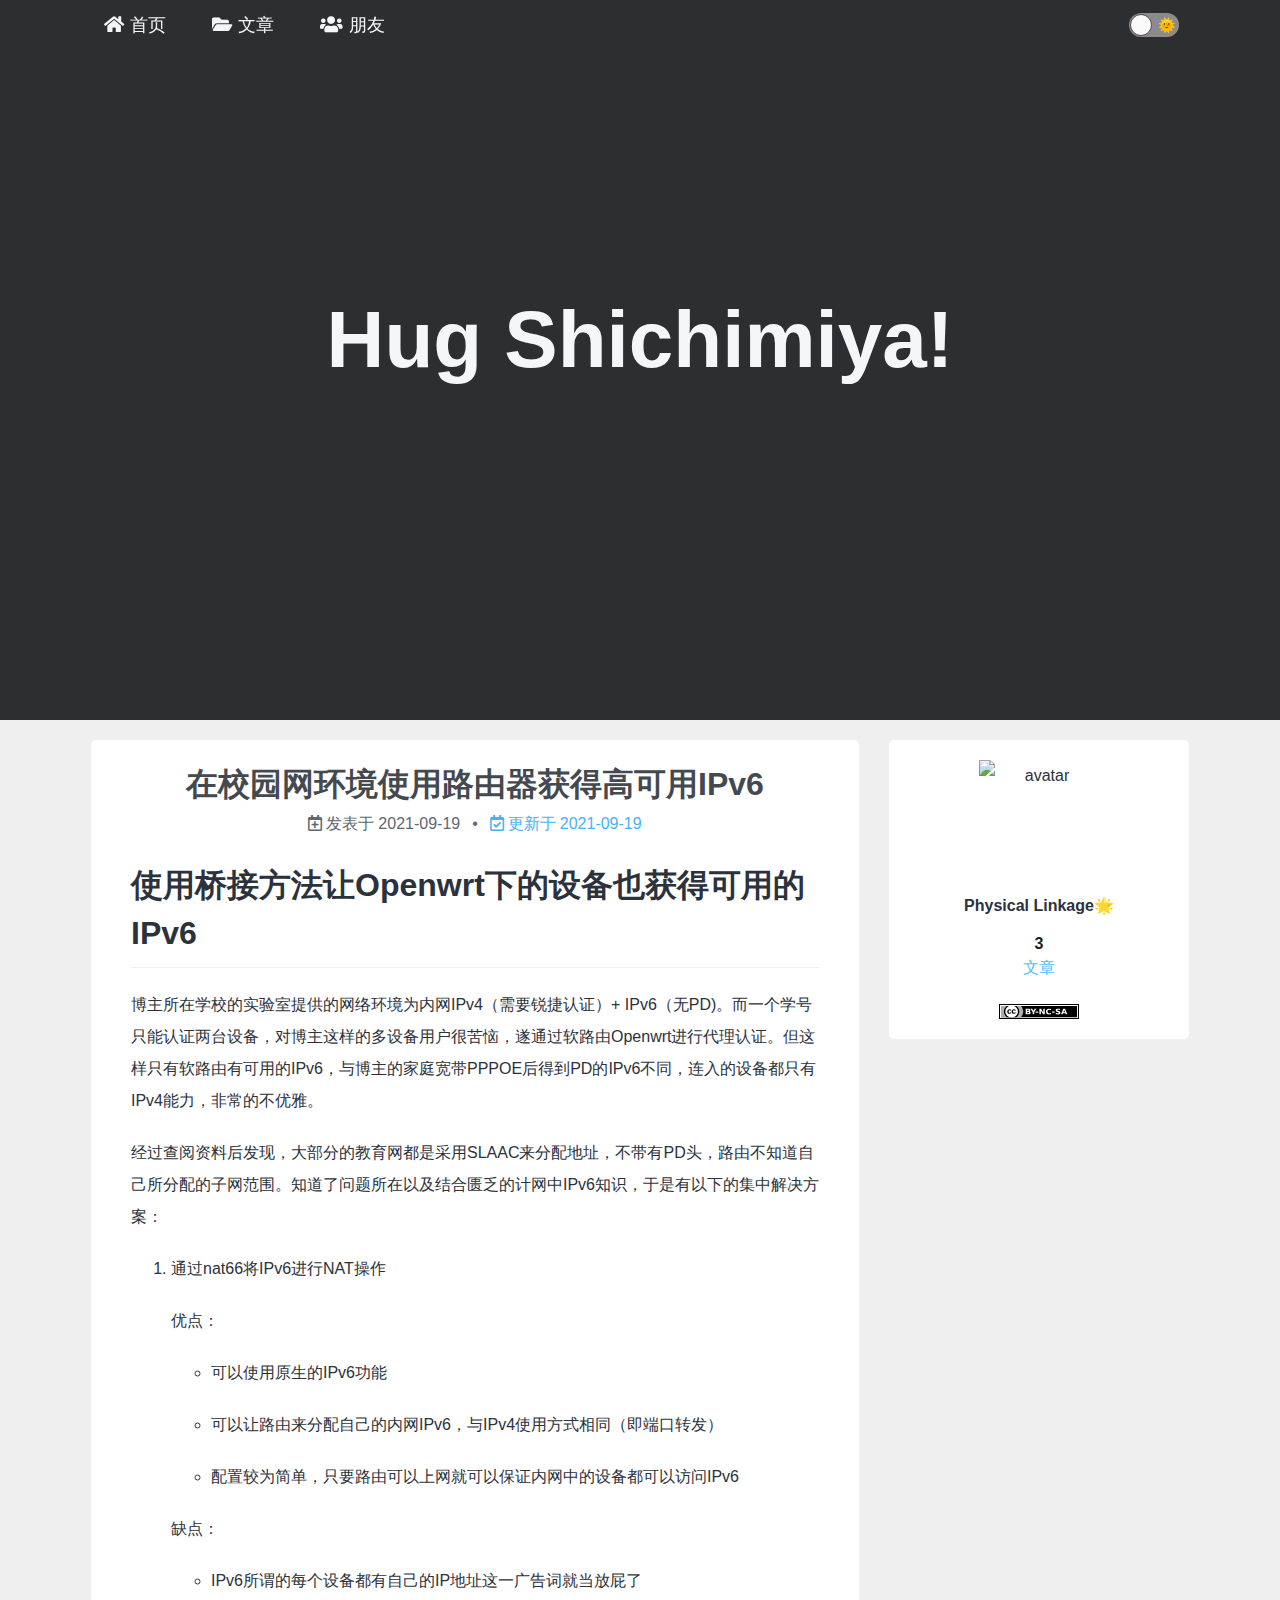
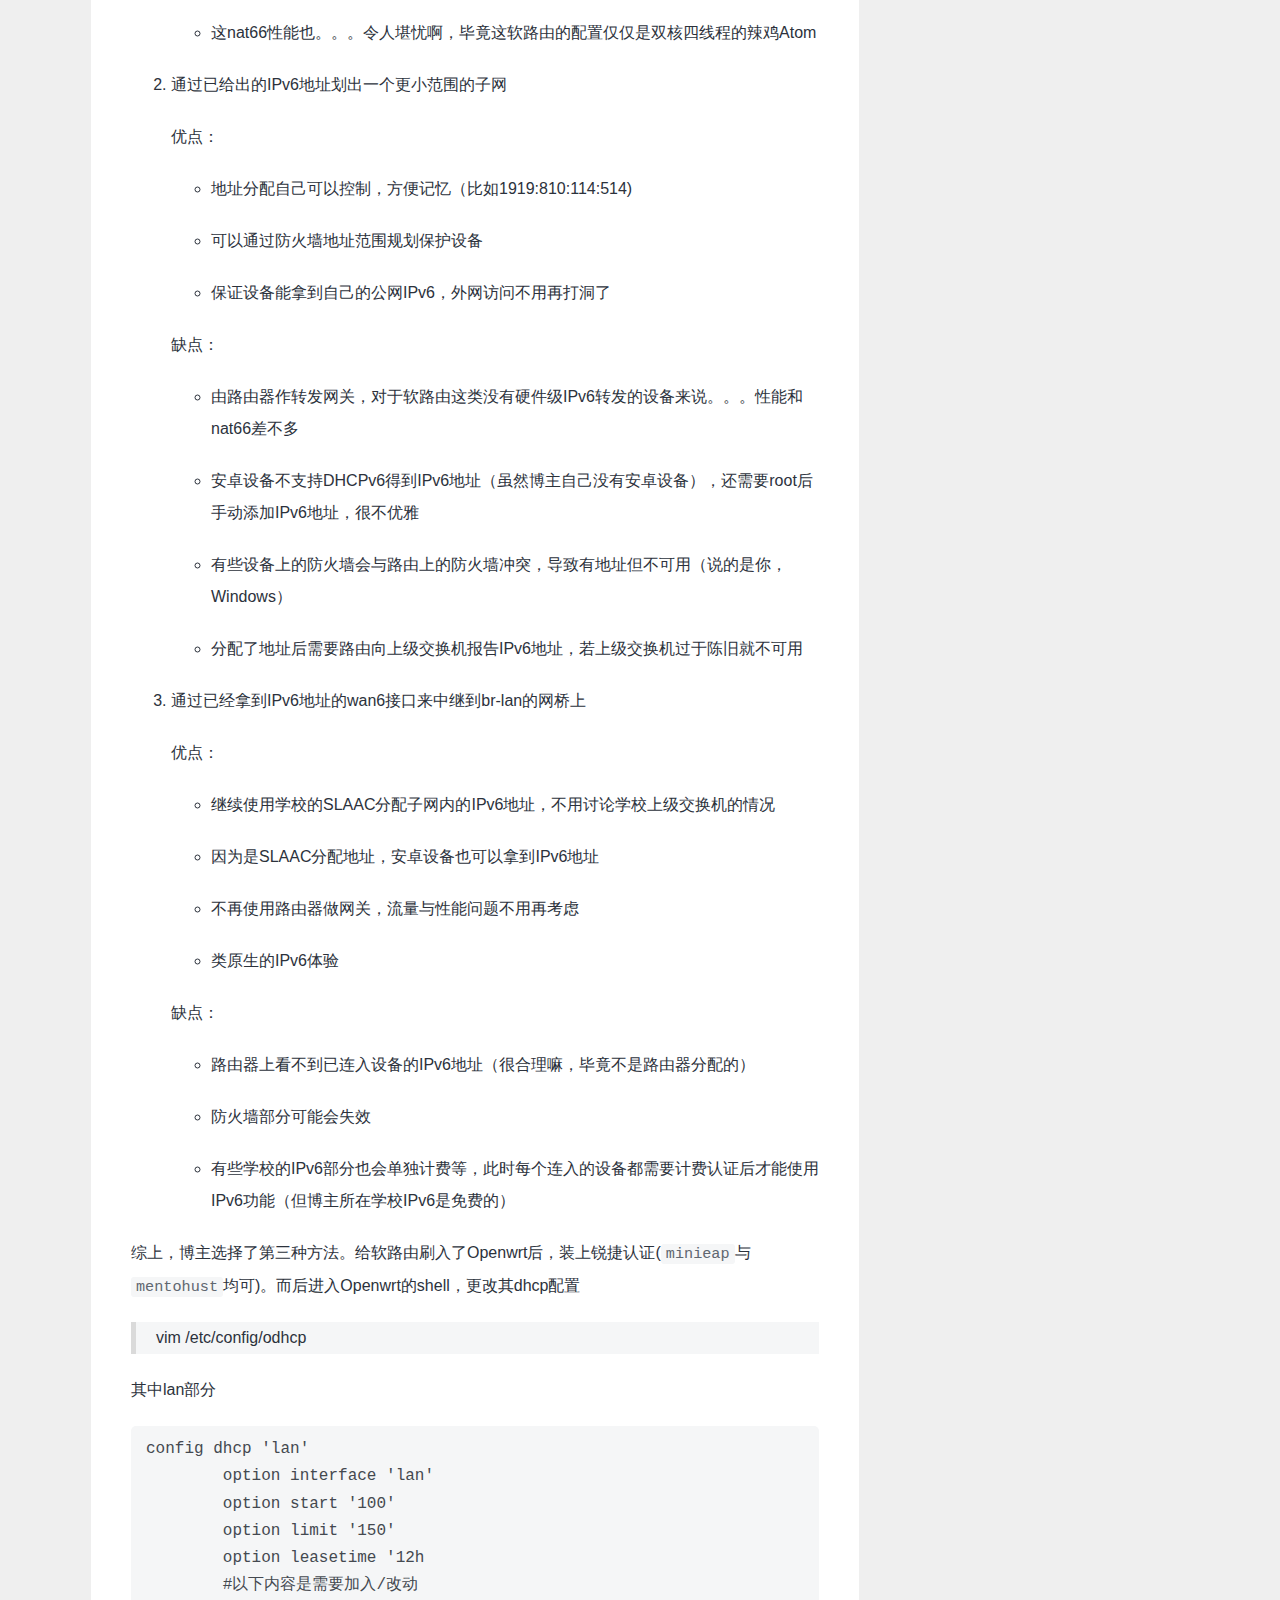
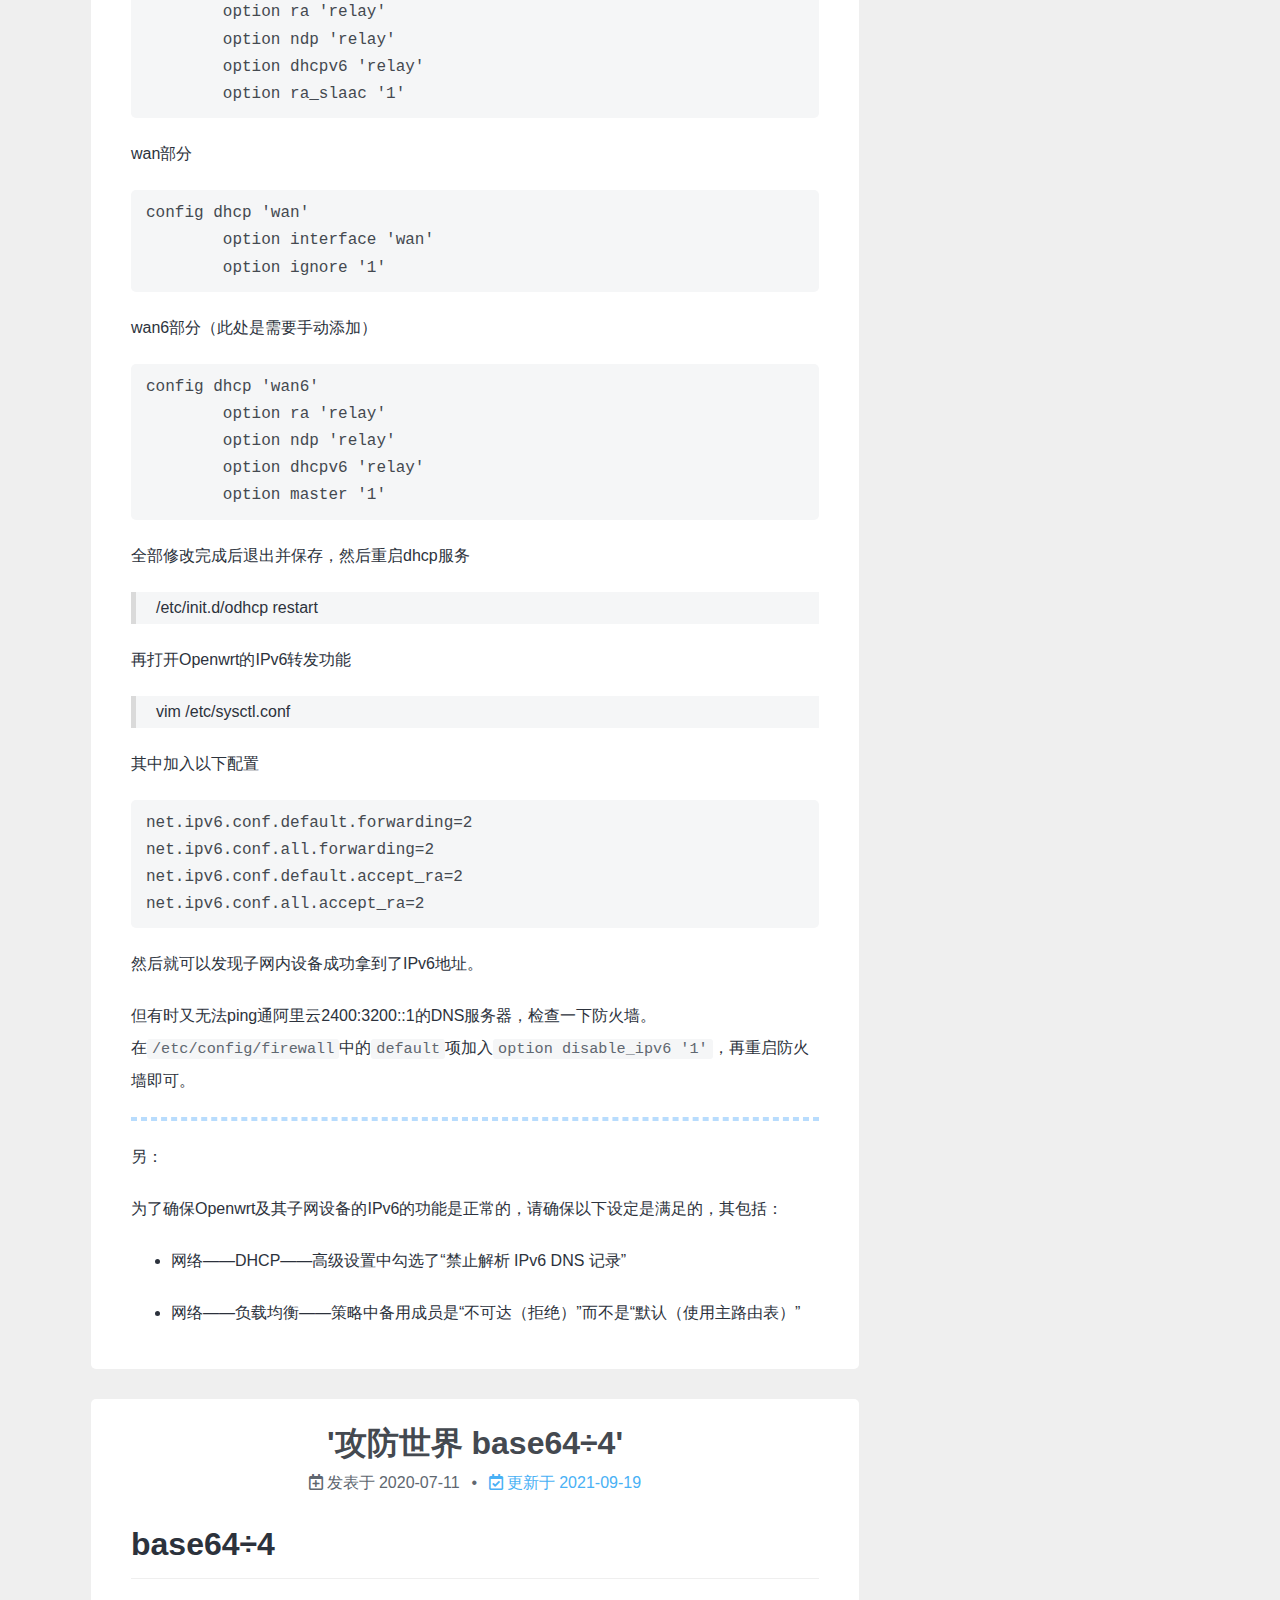
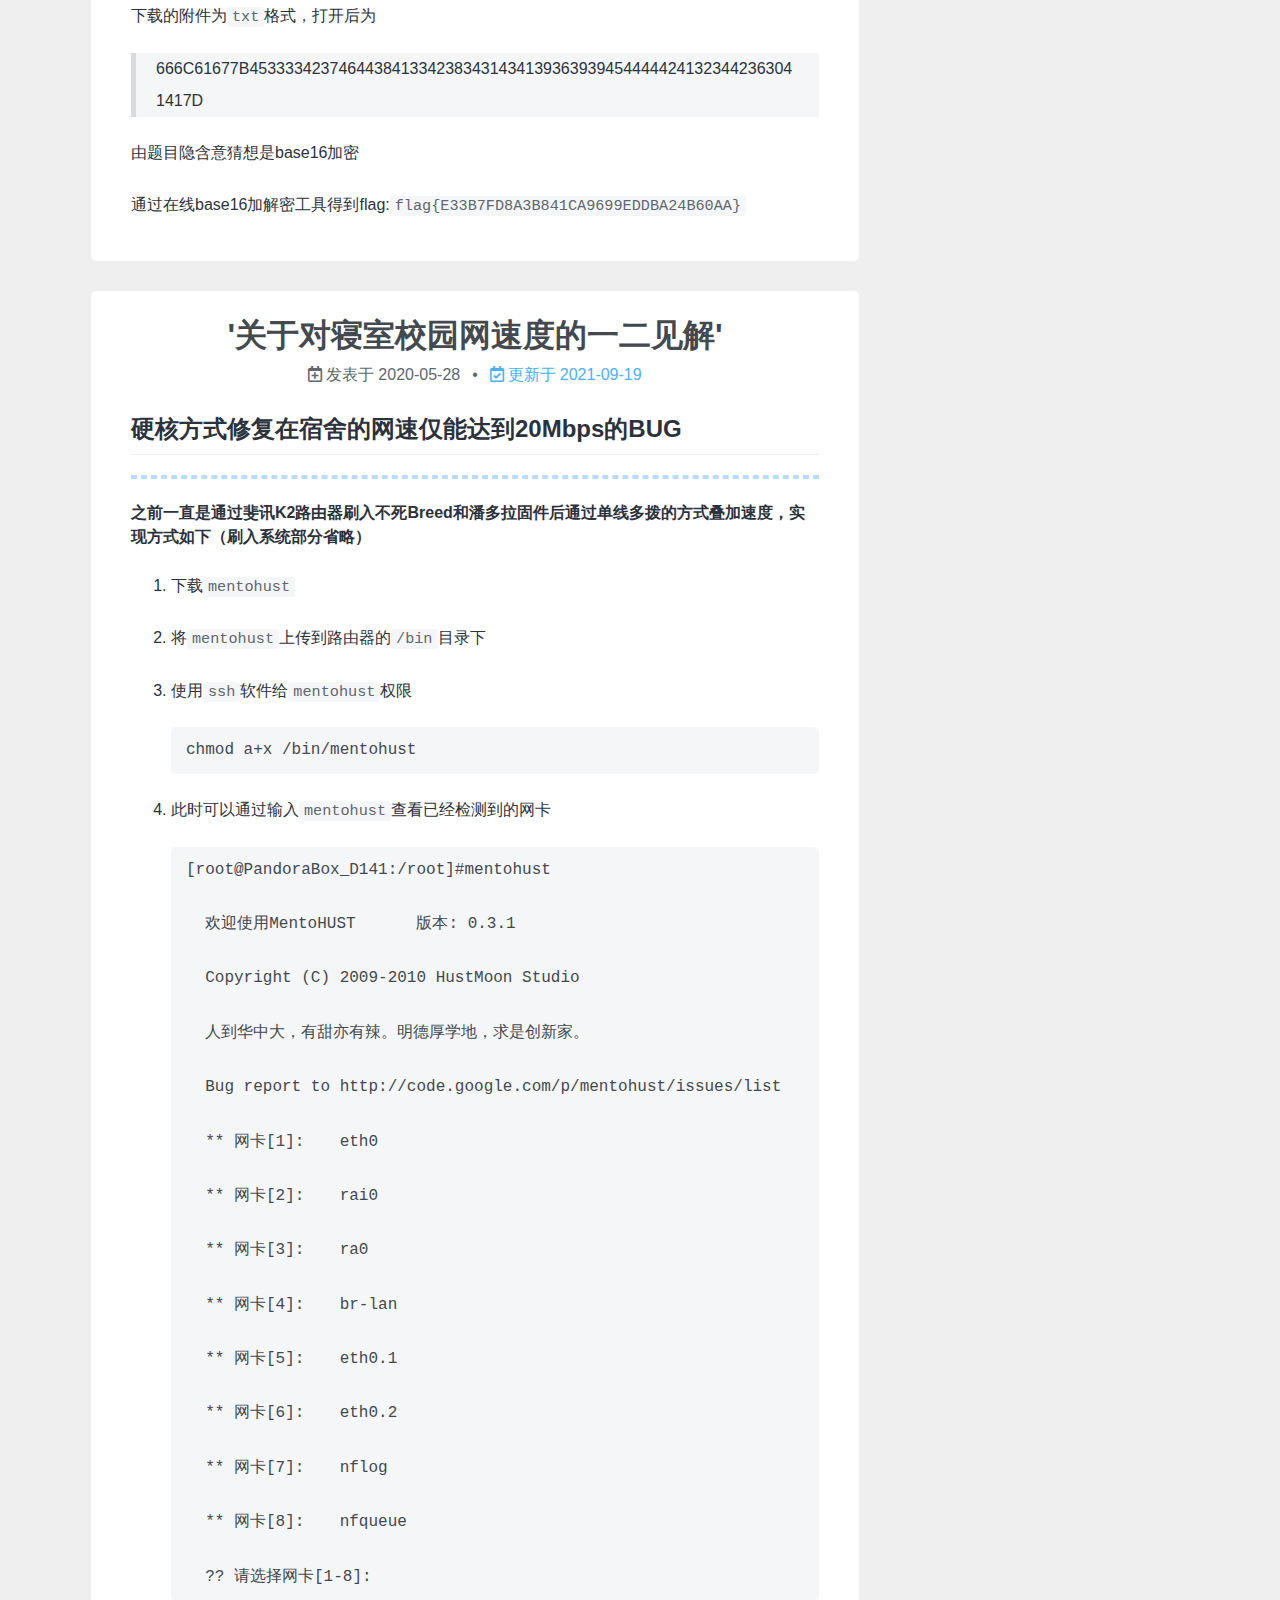
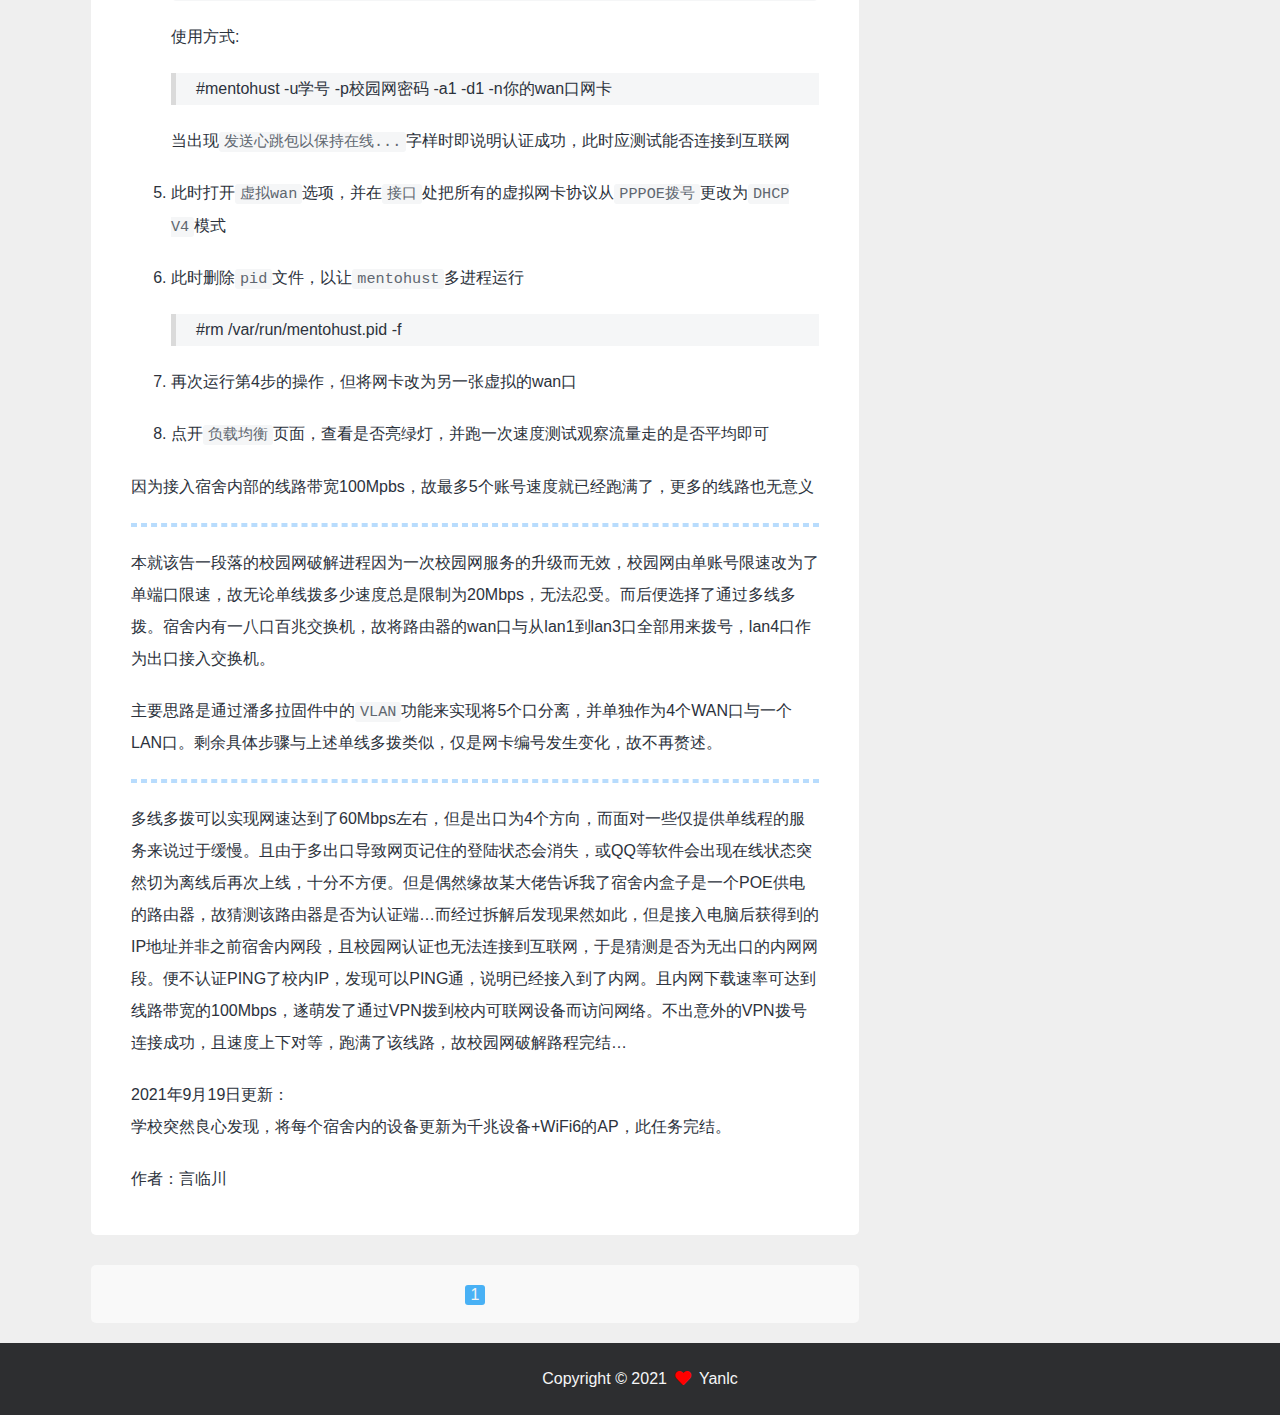
==== commit 40eb638d: "Site updated: 2021-09-19 17:35:23" ====
--- a/index.html
+++ b/index.html
@@ -27,13 +27,127 @@
   sourcePath: {"js":"js","css":"css","images":"images"},
 };
 
-window.CONFIG = CONFIG;</script><meta name="generator" content="Hexo 4.2.1"></head><body><div class="container" id="container"><header class="header" id="header"><div class="header-inner"><nav class="header-nav header-nav--fixed"><div class="header-nav-inner"><div class="header-nav-menubtn"><i class="fas fa-bars"></i></div><div class="header-nav-menu"><div class="header-nav-menu-item"><a class="header-nav-menu-item__link" href="/"><span class="header-nav-menu-item__icon"><i class="fas fa-home"></i></span><span class="header-nav-menu-item__text">首页</span></a></div><div class="header-nav-menu-item"><a class="header-nav-menu-item__link" href="/archives/"><span class="header-nav-menu-item__icon"><i class="fas fa-folder-open"></i></span><span class="header-nav-menu-item__text">文章</span></a></div><div class="header-nav-menu-item"><a class="header-nav-menu-item__link" href="javascript:;" onclick="return false;"><span class="header-nav-menu-item__icon"><i class="fas fa-users"></i></span><span class="header-nav-menu-item__text">朋友</span></a><div class="header-nav-submenu"></div></div></div><div class="header-nav-mode"><div class="mode"><div class="mode-track"><span class="mode-track-moon"></span><span class="mode-track-sun"></span></div><div class="mode-thumb"></div></div></div></div></nav><div class="header-banner"><div class="header-banner-info"><div class="header-banner-info__title">Hug Shichimiya!</div><div class="header-banner-info__subtitle"></div></div></div></div></header><main class="main" id="main"><div class="main-inner"><div class="content-wrap" id="content-wrap"><div class="content content-home" id="content"><section class="postlist"><article class="postlist-item post"><header class="post-header"><h1 class="post-title"><a class="post-title__link" href="/2020/05/28/%E5%85%B3%E4%BA%8E%E5%AF%B9%E5%AF%9D%E5%AE%A4%E6%A0%A1%E5%9B%AD%E7%BD%91%E9%80%9F%E5%BA%A6%E7%9A%84%E4%B8%80%E4%BA%8C%E8%A7%81%E8%A7%A3/">'关于对寝室校园网速度的一二见解'</a></h1><div class="post-meta"><span class="post-meta-item post-meta-item--createtime"><span class="post-meta-item__icon"><i class="far fa-calendar-plus"></i></span><span class="post-meta-item__info">发表于</span><span class="post-meta-item__value">2020-05-28</span></span><span class="post-meta-item post-meta-item--updatetime"><span class="post-meta-item__icon"><i class="far fa-calendar-check"></i></span><span class="post-meta-item__info">更新于</span><span class="post-meta-item__value">2020-05-28</span></span></div></header><div class="post-body"><div class="post-excerpt">
+window.CONFIG = CONFIG;</script><meta name="generator" content="Hexo 4.2.1"></head><body><div class="container" id="container"><header class="header" id="header"><div class="header-inner"><nav class="header-nav header-nav--fixed"><div class="header-nav-inner"><div class="header-nav-menubtn"><i class="fas fa-bars"></i></div><div class="header-nav-menu"><div class="header-nav-menu-item"><a class="header-nav-menu-item__link" href="/"><span class="header-nav-menu-item__icon"><i class="fas fa-home"></i></span><span class="header-nav-menu-item__text">首页</span></a></div><div class="header-nav-menu-item"><a class="header-nav-menu-item__link" href="/archives/"><span class="header-nav-menu-item__icon"><i class="fas fa-folder-open"></i></span><span class="header-nav-menu-item__text">文章</span></a></div><div class="header-nav-menu-item"><a class="header-nav-menu-item__link" href="javascript:;" onclick="return false;"><span class="header-nav-menu-item__icon"><i class="fas fa-users"></i></span><span class="header-nav-menu-item__text">朋友</span></a><div class="header-nav-submenu"></div></div></div><div class="header-nav-mode"><div class="mode"><div class="mode-track"><span class="mode-track-moon"></span><span class="mode-track-sun"></span></div><div class="mode-thumb"></div></div></div></div></nav><div class="header-banner"><div class="header-banner-info"><div class="header-banner-info__title">Hug Shichimiya!</div><div class="header-banner-info__subtitle"></div></div></div></div></header><main class="main" id="main"><div class="main-inner"><div class="content-wrap" id="content-wrap"><div class="content content-home" id="content"><section class="postlist"><article class="postlist-item post"><header class="post-header"><h1 class="post-title"><a class="post-title__link" href="/2021/09/19/%E5%9C%A8%E6%A0%A1%E5%9B%AD%E7%BD%91%E7%8E%AF%E5%A2%83%E4%BD%BF%E7%94%A8%E8%B7%AF%E7%94%B1%E5%99%A8%E8%8E%B7%E5%BE%97%E9%AB%98%E5%8F%AF%E7%94%A8iPv6/">在校园网环境使用路由器获得高可用IPv6</a></h1><div class="post-meta"><span class="post-meta-item post-meta-item--createtime"><span class="post-meta-item__icon"><i class="far fa-calendar-plus"></i></span><span class="post-meta-item__info">发表于</span><span class="post-meta-item__value">2021-09-19</span></span><span class="post-meta-item post-meta-item--updatetime"><span class="post-meta-item__icon"><i class="far fa-calendar-check"></i></span><span class="post-meta-item__info">更新于</span><span class="post-meta-item__value">2021-09-19</span></span></div></header><div class="post-body"><div class="post-excerpt">
+        <h1 id="使用桥接方法让Openwrt下的设备也获得可用的IPv6"   >
+          <a href="#使用桥接方法让Openwrt下的设备也获得可用的IPv6" class="heading-link"><i class="fas fa-link"></i></a>使用桥接方法让Openwrt下的设备也获得可用的IPv6</h1>
+      <p>博主所在学校的实验室提供的网络环境为内网IPv4（需要锐捷认证）+ IPv6（无PD)。而一个学号只能认证两台设备，对博主这样的多设备用户很苦恼，遂通过软路由Openwrt进行代理认证。但这样只有软路由有可用的IPv6，与博主的家庭宽带PPPOE后得到PD的IPv6不同，连入的设备都只有IPv4能力，非常的不优雅。</p>
+<p>经过查阅资料后发现，大部分的教育网都是采用SLAAC来分配地址，不带有PD头，路由不知道自己所分配的子网范围。知道了问题所在以及结合匮乏的计网中IPv6知识，于是有以下的集中解决方案：</p>
+<ol>
+<li><p>通过nat66将IPv6进行NAT操作</p>
+<p>优点：</p>
+<ul>
+<li><p>可以使用原生的IPv6功能</p>
+</li>
+<li><p>可以让路由来分配自己的内网IPv6，与IPv4使用方式相同（即端口转发）</p>
+</li>
+<li><p>配置较为简单，只要路由可以上网就可以保证内网中的设备都可以访问IPv6</p>
+</li>
+</ul>
+<p>缺点：</p>
+<ul>
+<li><p>IPv6所谓的每个设备都有自己的IP地址这一广告词就当放屁了</p>
+</li>
+<li><p>这nat66性能也。。。令人堪忧啊，毕竟这软路由的配置仅仅是双核四线程的辣鸡Atom</p>
+</li>
+</ul>
+</li>
+<li><p>通过已给出的IPv6地址划出一个更小范围的子网</p>
+<p>优点：</p>
+<ul>
+<li><p>地址分配自己可以控制，方便记忆（比如1919:810:114:514)</p>
+</li>
+<li><p>可以通过防火墙地址范围规划保护设备</p>
+</li>
+<li><p>保证设备能拿到自己的公网IPv6，外网访问不用再打洞了</p>
+</li>
+</ul>
+<p>缺点：</p>
+<ul>
+<li><p>由路由器作转发网关，对于软路由这类没有硬件级IPv6转发的设备来说。。。性能和nat66差不多</p>
+</li>
+<li><p>安卓设备不支持DHCPv6得到IPv6地址（虽然博主自己没有安卓设备），还需要root后手动添加IPv6地址，很不优雅</p>
+</li>
+<li><p>有些设备上的防火墙会与路由上的防火墙冲突，导致有地址但不可用（说的是你，Windows）</p>
+</li>
+<li><p>分配了地址后需要路由向上级交换机报告IPv6地址，若上级交换机过于陈旧就不可用</p>
+</li>
+</ul>
+</li>
+</ol>
+<ol start="3">
+<li><p>通过已经拿到IPv6地址的wan6接口来中继到br-lan的网桥上</p>
+<p>优点：</p>
+<ul>
+<li><p>继续使用学校的SLAAC分配子网内的IPv6地址，不用讨论学校上级交换机的情况</p>
+</li>
+<li><p>因为是SLAAC分配地址，安卓设备也可以拿到IPv6地址</p>
+</li>
+<li><p>不再使用路由器做网关，流量与性能问题不用再考虑</p>
+</li>
+<li><p>类原生的IPv6体验</p>
+</li>
+</ul>
+<p>缺点：</p>
+<ul>
+<li><p>路由器上看不到已连入设备的IPv6地址（很合理嘛，毕竟不是路由器分配的）</p>
+</li>
+<li><p>防火墙部分可能会失效</p>
+</li>
+<li><p>有些学校的IPv6部分也会单独计费等，此时每个连入的设备都需要计费认证后才能使用IPv6功能（但博主所在学校IPv6是免费的）</p>
+</li>
+</ul>
+</li>
+</ol>
+<p>综上，博主选择了第三种方法。给软路由刷入了Openwrt后，装上锐捷认证(<code>minieap</code>与<code>mentohust</code>均可)。而后进入Openwrt的shell，更改其dhcp配置</p>
+<blockquote>
+<p>  vim /etc/config/odhcp</p>
+</blockquote>
+<p>其中lan部分</p>
+<figure class="highlight plain"><div class="table-container"><table><tr><td class="gutter"><pre><span class="line">1</span><br><span class="line">2</span><br><span class="line">3</span><br><span class="line">4</span><br><span class="line">5</span><br><span class="line">6</span><br><span class="line">7</span><br><span class="line">8</span><br><span class="line">9</span><br><span class="line">10</span><br></pre></td><td class="code"><pre><span class="line">config dhcp &#39;lan&#39;</span><br><span class="line">        option interface &#39;lan&#39;      </span><br><span class="line">        option start &#39;100&#39;                  </span><br><span class="line">        option limit &#39;150&#39;                           </span><br><span class="line">        option leasetime &#39;12h</span><br><span class="line">        #以下内容是需要加入&#x2F;改动</span><br><span class="line">        option ra &#39;relay&#39;      </span><br><span class="line">        option ndp &#39;relay&#39;      </span><br><span class="line">        option dhcpv6 &#39;relay&#39;   </span><br><span class="line">        option ra_slaac &#39;1&#39;</span><br></pre></td></tr></table></div></figure>
+
+<p>wan部分</p>
+<figure class="highlight plain"><div class="table-container"><table><tr><td class="gutter"><pre><span class="line">1</span><br><span class="line">2</span><br><span class="line">3</span><br></pre></td><td class="code"><pre><span class="line">config dhcp &#39;wan&#39;                   </span><br><span class="line">        option interface &#39;wan&#39;      </span><br><span class="line">        option ignore &#39;1&#39;</span><br></pre></td></tr></table></div></figure>
+
+<p>wan6部分（此处是需要手动添加）</p>
+<figure class="highlight plain"><div class="table-container"><table><tr><td class="gutter"><pre><span class="line">1</span><br><span class="line">2</span><br><span class="line">3</span><br><span class="line">4</span><br><span class="line">5</span><br></pre></td><td class="code"><pre><span class="line">config dhcp &#39;wan6&#39;                                             </span><br><span class="line">        option ra &#39;relay&#39;           </span><br><span class="line">        option ndp &#39;relay&#39;          </span><br><span class="line">        option dhcpv6 &#39;relay&#39;       </span><br><span class="line">        option master &#39;1&#39;</span><br></pre></td></tr></table></div></figure>
+<p>全部修改完成后退出并保存，然后重启dhcp服务</p>
+<blockquote>
+<p>/etc/init.d/odhcp restart</p>
+</blockquote>
+<p>再打开Openwrt的IPv6转发功能</p>
+<blockquote>
+<p>vim /etc/sysctl.conf</p>
+</blockquote>
+<p>其中加入以下配置</p>
+<figure class="highlight plain"><div class="table-container"><table><tr><td class="gutter"><pre><span class="line">1</span><br><span class="line">2</span><br><span class="line">3</span><br><span class="line">4</span><br></pre></td><td class="code"><pre><span class="line">net.ipv6.conf.default.forwarding&#x3D;2</span><br><span class="line">net.ipv6.conf.all.forwarding&#x3D;2</span><br><span class="line">net.ipv6.conf.default.accept_ra&#x3D;2</span><br><span class="line">net.ipv6.conf.all.accept_ra&#x3D;2</span><br></pre></td></tr></table></div></figure>
+
+<p>然后就可以发现子网内设备成功拿到了IPv6地址。</p>
+<p>但有时又无法ping通阿里云2400:3200::1的DNS服务器，检查一下防火墙。<br>在<code>/etc/config/firewall</code>中的<code>default</code>项加入<code>option disable_ipv6 &#39;1&#39;</code>，再重启防火墙即可。</p>
+<hr>
+<p>另：</p>
+<p>为了确保Openwrt及其子网设备的IPv6的功能是正常的，请确保以下设定是满足的，其包括：</p>
+<ul>
+<li><p>网络——DHCP——高级设置中勾选了“禁止解析 IPv6 DNS 记录”</p>
+</li>
+<li><p>网络——负载均衡——策略中备用成员是“不可达（拒绝）”而不是“默认（使用主路由表）”</p>
+</li>
+</ul>
+</div></div></article><article class="postlist-item post"><header class="post-header"><h1 class="post-title"><a class="post-title__link" href="/2020/07/11/%E6%94%BB%E9%98%B2%E4%B8%96%E7%95%8C-base64%C3%B74/">'攻防世界 base64÷4'</a></h1><div class="post-meta"><span class="post-meta-item post-meta-item--createtime"><span class="post-meta-item__icon"><i class="far fa-calendar-plus"></i></span><span class="post-meta-item__info">发表于</span><span class="post-meta-item__value">2020-07-11</span></span><span class="post-meta-item post-meta-item--updatetime"><span class="post-meta-item__icon"><i class="far fa-calendar-check"></i></span><span class="post-meta-item__info">更新于</span><span class="post-meta-item__value">2021-09-19</span></span></div></header><div class="post-body"><div class="post-excerpt">
+        <h1 id="base64÷4"   >
+          <a href="#base64÷4" class="heading-link"><i class="fas fa-link"></i></a>base64÷4</h1>
+      <p>下载的附件为<code>txt</code>格式，打开后为</p>
+<blockquote>
+<p>666C61677B45333342374644384133423834314341393639394544444241323442363041417D</p>
+</blockquote>
+<p>由题目隐含意猜想是base16加密</p>
+<p>通过在线base16加解密工具得到flag:<code>flag{E33B7FD8A3B841CA9699EDDBA24B60AA}</code></p>
+</div></div></article><article class="postlist-item post"><header class="post-header"><h1 class="post-title"><a class="post-title__link" href="/2020/05/28/%E5%85%B3%E4%BA%8E%E5%AF%B9%E5%AF%9D%E5%AE%A4%E6%A0%A1%E5%9B%AD%E7%BD%91%E9%80%9F%E5%BA%A6%E7%9A%84%E4%B8%80%E4%BA%8C%E8%A7%81%E8%A7%A3/">'关于对寝室校园网速度的一二见解'</a></h1><div class="post-meta"><span class="post-meta-item post-meta-item--createtime"><span class="post-meta-item__icon"><i class="far fa-calendar-plus"></i></span><span class="post-meta-item__info">发表于</span><span class="post-meta-item__value">2020-05-28</span></span><span class="post-meta-item post-meta-item--updatetime"><span class="post-meta-item__icon"><i class="far fa-calendar-check"></i></span><span class="post-meta-item__info">更新于</span><span class="post-meta-item__value">2021-09-19</span></span></div></header><div class="post-body"><div class="post-excerpt">
         <h2 id="硬核方式修复在宿舍的网速仅能达到20Mbps的BUG"   >
           <a href="#硬核方式修复在宿舍的网速仅能达到20Mbps的BUG" class="heading-link"><i class="fas fa-link"></i></a>硬核方式修复在宿舍的网速仅能达到20Mbps的BUG</h2>
       <hr>
 
-        <h4 id="之前一直是通过斐讯K2路由器刷入不死Breed和潘多拉固件后通过单线多拨的方式叠加速度，实现方式如下（刷入系统部分省略，视为已经刷入了潘多拉固件）"   >
-          <a href="#之前一直是通过斐讯K2路由器刷入不死Breed和潘多拉固件后通过单线多拨的方式叠加速度，实现方式如下（刷入系统部分省略，视为已经刷入了潘多拉固件）" class="heading-link"><i class="fas fa-link"></i></a>之前一直是通过斐讯K2路由器刷入不死Breed和潘多拉固件后通过单线多拨的方式叠加速度，实现方式如下（刷入系统部分省略，视为已经刷入了潘多拉固件）</h4>
+        <h4 id="之前一直是通过斐讯K2路由器刷入不死Breed和潘多拉固件后通过单线多拨的方式叠加速度，实现方式如下（刷入系统部分省略）"   >
+          <a href="#之前一直是通过斐讯K2路由器刷入不死Breed和潘多拉固件后通过单线多拨的方式叠加速度，实现方式如下（刷入系统部分省略）" class="heading-link"><i class="fas fa-link"></i></a>之前一直是通过斐讯K2路由器刷入不死Breed和潘多拉固件后通过单线多拨的方式叠加速度，实现方式如下（刷入系统部分省略）</h4>
       <ol>
 <li><p>下载<code>mentohust</code>   </p>
 </li>
@@ -63,19 +177,12 @@
 <li><p>点开<code>负载均衡</code>页面，查看是否亮绿灯，并跑一次速度测试观察流量走的是否平均即可</p>
 </li>
 </ol>
-
-        <h5 id="因为接入宿舍内部的线路带宽100Mpbs，故最多5个账号速度就已经跑满了，更多的进程也无意义"   >
-          <a href="#因为接入宿舍内部的线路带宽100Mpbs，故最多5个账号速度就已经跑满了，更多的进程也无意义" class="heading-link"><i class="fas fa-link"></i></a>因为接入宿舍内部的线路带宽100Mpbs，故最多5个账号速度就已经跑满了，更多的进程也无意义</h5>
-      <hr>
-
-        <h5 id="本就该告一段落的校园网破解进程因为一次校园网服务的升级而无效，校园网由单账号限速改为了单端口限速，故无论单线拨多少速度总是限制为20Mbps，无法忍受。而后便选择了通过多线多拨。宿舍内有一八口百兆交换机，故将路由器的wan口与从lan1到lan3口全部用来拨号，lan4口作为出口接入交换机。"   >
-          <a href="#本就该告一段落的校园网破解进程因为一次校园网服务的升级而无效，校园网由单账号限速改为了单端口限速，故无论单线拨多少速度总是限制为20Mbps，无法忍受。而后便选择了通过多线多拨。宿舍内有一八口百兆交换机，故将路由器的wan口与从lan1到lan3口全部用来拨号，lan4口作为出口接入交换机。" class="heading-link"><i class="fas fa-link"></i></a>本就该告一段落的校园网破解进程因为一次校园网服务的升级而无效，校园网由单账号限速改为了单端口限速，故无论单线拨多少速度总是限制为20Mbps，无法忍受。而后便选择了通过多线多拨。宿舍内有一八口百兆交换机，故将路由器的wan口与从lan1到lan3口全部用来拨号，lan4口作为出口接入交换机。</h5>
-      
-        <h4 id="主要思路是通过潘多拉固件中的VLAN功能来实现将5个口分离，并单独作为4个WAN口与一个LAN口。剩余具体步骤与上述单线多拨类似，仅是网卡编号发生变化，故不再赘述。"   >
-          <a href="#主要思路是通过潘多拉固件中的VLAN功能来实现将5个口分离，并单独作为4个WAN口与一个LAN口。剩余具体步骤与上述单线多拨类似，仅是网卡编号发生变化，故不再赘述。" class="heading-link"><i class="fas fa-link"></i></a>主要思路是通过潘多拉固件中的VLAN功能来实现将5个口分离，并单独作为4个WAN口与一个LAN口。剩余具体步骤与上述单线多拨类似，仅是网卡编号发生变化，故不再赘述。</h4>
-      <hr>
-
-        <h5 id="多线多拨可以实现网速达到了60Mbps左右，但是出口为4个方向，而面对一些仅提供单线程的服务来说过于缓慢。且由于多出口导致网页记住的登陆状态会消失，或QQ等软件会出现在线状态突然切为离线后再次上线，十分不方便。但是偶然缘故某大佬告诉我了宿舍内盒子是一个POE供电的路由器，故猜测该路由器是否为认证端…，而经过拆解后发现果然如此，但是接入电脑后获得到的IP地址并非之前宿舍内网段，且校园网认证也无法连接到互联网，于是猜测是否为无出口的内网网段，便不认证PING了校内IP，发现可以PING通，说明已经接入到了内网。且内网下载速率可达到线路带宽的100Mbps，遂萌发了通过VPN拨到校内可联网设备而访问网络。不出意外的VPN拨号连接成功，且速度上下对等，跑满了该线路，故校园网破解路程完结…"   >
-          <a href="#多线多拨可以实现网速达到了60Mbps左右，但是出口为4个方向，而面对一些仅提供单线程的服务来说过于缓慢。且由于多出口导致网页记住的登陆状态会消失，或QQ等软件会出现在线状态突然切为离线后再次上线，十分不方便。但是偶然缘故某大佬告诉我了宿舍内盒子是一个POE供电的路由器，故猜测该路由器是否为认证端…，而经过拆解后发现果然如此，但是接入电脑后获得到的IP地址并非之前宿舍内网段，且校园网认证也无法连接到互联网，于是猜测是否为无出口的内网网段，便不认证PING了校内IP，发现可以PING通，说明已经接入到了内网。且内网下载速率可达到线路带宽的100Mbps，遂萌发了通过VPN拨到校内可联网设备而访问网络。不出意外的VPN拨号连接成功，且速度上下对等，跑满了该线路，故校园网破解路程完结…" class="heading-link"><i class="fas fa-link"></i></a>多线多拨可以实现网速达到了60Mbps左右，但是出口为4个方向，而面对一些仅提供单线程的服务来说过于缓慢。且由于多出口导致网页记住的登陆状态会消失，或QQ等软件会出现在线状态突然切为离线后再次上线，十分不方便。但是偶然缘故某大佬告诉我了宿舍内盒子是一个POE供电的路由器，故猜测该路由器是否为认证端…，而经过拆解后发现果然如此，但是接入电脑后获得到的IP地址并非之前宿舍内网段，且校园网认证也无法连接到互联网，于是猜测是否为无出口的内网网段，便不认证PING了校内IP，发现可以PING通，说明已经接入到了内网。且内网下载速率可达到线路带宽的100Mbps，遂萌发了通过VPN拨到校内可联网设备而访问网络。不出意外的VPN拨号连接成功，且速度上下对等，跑满了该线路，故校园网破解路程完结…</h5>
-      <p>作者：言临川</p>
-</div></div></article><article class="postlist-item post"><header class="post-header"><h1 class="post-title"><a class="post-title__link" href="/2020/05/28/%E5%AE%9E%E7%8E%B0%E5%AD%97%E7%AC%A6%E4%B8%B2%E5%9E%8B%E8%AE%A1%E7%AE%97%E5%BC%8F%E7%9A%84%E8%AE%A1%E7%AE%97/">'实现字符串型计算式的计算'</a></h1><div class="post-meta"><span class="post-meta-item post-meta-item--createtime"><span class="post-meta-item__icon"><i class="far fa-calendar-plus"></i></span><span class="post-meta-item__info">发表于</span><span class="post-meta-item__value">2020-05-28</span></span><span class="post-meta-item post-meta-item--updatetime"><span class="post-meta-item__icon"><i class="far fa-calendar-check"></i></span><span class="post-meta-item__info">更新于</span><span class="post-meta-item__value">2020-05-28</span></span></div></header><div class="post-body"><div class="post-excerpt"></div></div></article></section><nav class="paginator"><div class="paginator-inner"><span class="page-number current">1</span></div></nav></div></div><div class="sidebar-wrap" id="sidebar-wrap"><aside class="sidebar" id="sidebar"><section class="sidebar-toc hide"></section><!-- ov = overview--><section class="sidebar-ov"><div class="sidebar-ov-author"><div class="sidebar-ov-author__avatar"><img class="sidebar-ov-author__avatar_img" src="https://tse4-mm.cn.bing.net/th/id/OIP.75h2ViVH-VJ4CjpSK2VriQHaHE?pid=Api&amp;rs=1" alt="avatar"></div><p class="sidebar-ov-author__text">Physical Linkage🌟</p></div><div class="sidebar-ov-state"><a class="sidebar-ov-state-item sidebar-ov-state-item--posts" href="/archives/"><div class="sidebar-ov-state-item__count">2</div><div class="sidebar-ov-state-item__name">文章</div></a></div><div class="sidebar-ov-cc"><a href="https://creativecommons.org/licenses/by-nc-sa/4.0/deed.en" target="_blank" rel="noopener" data-popover="知识共享许可协议" data-popover-pos="up"><img src="/images/cc-by-nc-sa.svg"></a></div></section></aside></div><div class="clearfix"></div></div></main><footer class="footer" id="footer"><div class="footer-inner"><div><span>Copyright © 2021</span><span class="footer__icon"><i class="fas fa-heart"></i></span><span>Yanlc</span></div></div></footer><div class="loading-bar" id="loading-bar"><div class="loading-bar__progress"></div></div><div class="back2top" id="back2top"><span class="back2top__icon"><i class="fas fa-arrow-alt-circle-up"></i></span></div></div><script src="https://cdn.jsdelivr.net/npm/jquery@v3.4.1/dist/jquery.min.js"></script><script src="https://cdn.jsdelivr.net/npm/velocity-animate@1.5.2/velocity.min.js"></script><script src="https://cdn.jsdelivr.net/npm/velocity-animate@1.5.2/velocity.ui.min.js"></script><script src="https://cdn.jsdelivr.net/npm/ribbon.js@latest/dist/ribbon.min.js" size="120" alpha="0.6" zIndex="-1"></script><script src="https://cdn.jsdelivr.net/npm/canvas-nest.js@1.0.1/dist/canvas-nest.min.js" color="0,0,0" opacity="0.6" count="99" zIndex="-1"></script><script src="/js/utils.js?v=2.0.0"></script><script src="/js/stun-boot.js?v=2.0.0"></script><script src="/js/scroll.js?v=2.0.0"></script><script src="/js/header.js?v=2.0.0"></script><script src="/js/sidebar.js?v=2.0.0"></script></body></html>+<p>因为接入宿舍内部的线路带宽100Mpbs，故最多5个账号速度就已经跑满了，更多的线路也无意义</p>
+<hr>
+<p>本就该告一段落的校园网破解进程因为一次校园网服务的升级而无效，校园网由单账号限速改为了单端口限速，故无论单线拨多少速度总是限制为20Mbps，无法忍受。而后便选择了通过多线多拨。宿舍内有一八口百兆交换机，故将路由器的wan口与从lan1到lan3口全部用来拨号，lan4口作为出口接入交换机。</p>
+<p>主要思路是通过潘多拉固件中的<code>VLAN</code>功能来实现将5个口分离，并单独作为4个WAN口与一个LAN口。剩余具体步骤与上述单线多拨类似，仅是网卡编号发生变化，故不再赘述。</p>
+<hr>
+<p>多线多拨可以实现网速达到了60Mbps左右，但是出口为4个方向，而面对一些仅提供单线程的服务来说过于缓慢。且由于多出口导致网页记住的登陆状态会消失，或QQ等软件会出现在线状态突然切为离线后再次上线，十分不方便。但是偶然缘故某大佬告诉我了宿舍内盒子是一个POE供电的路由器，故猜测该路由器是否为认证端…而经过拆解后发现果然如此，但是接入电脑后获得到的IP地址并非之前宿舍内网段，且校园网认证也无法连接到互联网，于是猜测是否为无出口的内网网段。便不认证PING了校内IP，发现可以PING通，说明已经接入到了内网。且内网下载速率可达到线路带宽的100Mbps，遂萌发了通过VPN拨到校内可联网设备而访问网络。不出意外的VPN拨号连接成功，且速度上下对等，跑满了该线路，故校园网破解路程完结…</p>
+<p>2021年9月19日更新：<br>学校突然良心发现，将每个宿舍内的设备更新为千兆设备+WiFi6的AP，此任务完结。</p>
+<p>作者：言临川</p>
+</div></div></article></section><nav class="paginator"><div class="paginator-inner"><span class="page-number current">1</span></div></nav></div></div><div class="sidebar-wrap" id="sidebar-wrap"><aside class="sidebar" id="sidebar"><section class="sidebar-toc hide"></section><!-- ov = overview--><section class="sidebar-ov"><div class="sidebar-ov-author"><div class="sidebar-ov-author__avatar"><img class="sidebar-ov-author__avatar_img" src="https://tse4-mm.cn.bing.net/th/id/OIP.75h2ViVH-VJ4CjpSK2VriQHaHE?pid=Api&amp;rs=1" alt="avatar"></div><p class="sidebar-ov-author__text">Physical Linkage🌟</p></div><div class="sidebar-ov-state"><a class="sidebar-ov-state-item sidebar-ov-state-item--posts" href="/archives/"><div class="sidebar-ov-state-item__count">3</div><div class="sidebar-ov-state-item__name">文章</div></a></div><div class="sidebar-ov-cc"><a href="https://creativecommons.org/licenses/by-nc-sa/4.0/deed.en" target="_blank" rel="noopener" data-popover="知识共享许可协议" data-popover-pos="up"><img src="/images/cc-by-nc-sa.svg"></a></div></section></aside></div><div class="clearfix"></div></div></main><footer class="footer" id="footer"><div class="footer-inner"><div><span>Copyright © 2021</span><span class="footer__icon"><i class="fas fa-heart"></i></span><span>Yanlc</span></div></div></footer><div class="loading-bar" id="loading-bar"><div class="loading-bar__progress"></div></div><div class="back2top" id="back2top"><span class="back2top__icon"><i class="fas fa-arrow-alt-circle-up"></i></span></div></div><script src="https://cdn.jsdelivr.net/npm/jquery@v3.4.1/dist/jquery.min.js"></script><script src="https://cdn.jsdelivr.net/npm/velocity-animate@1.5.2/velocity.min.js"></script><script src="https://cdn.jsdelivr.net/npm/velocity-animate@1.5.2/velocity.ui.min.js"></script><script src="https://cdn.jsdelivr.net/npm/ribbon.js@latest/dist/ribbon.min.js" size="120" alpha="0.6" zIndex="-1"></script><script src="https://cdn.jsdelivr.net/npm/canvas-nest.js@1.0.1/dist/canvas-nest.min.js" color="0,0,0" opacity="0.6" count="99" zIndex="-1"></script><script src="/js/utils.js?v=2.0.0"></script><script src="/js/stun-boot.js?v=2.0.0"></script><script src="/js/scroll.js?v=2.0.0"></script><script src="/js/header.js?v=2.0.0"></script><script src="/js/sidebar.js?v=2.0.0"></script></body></html>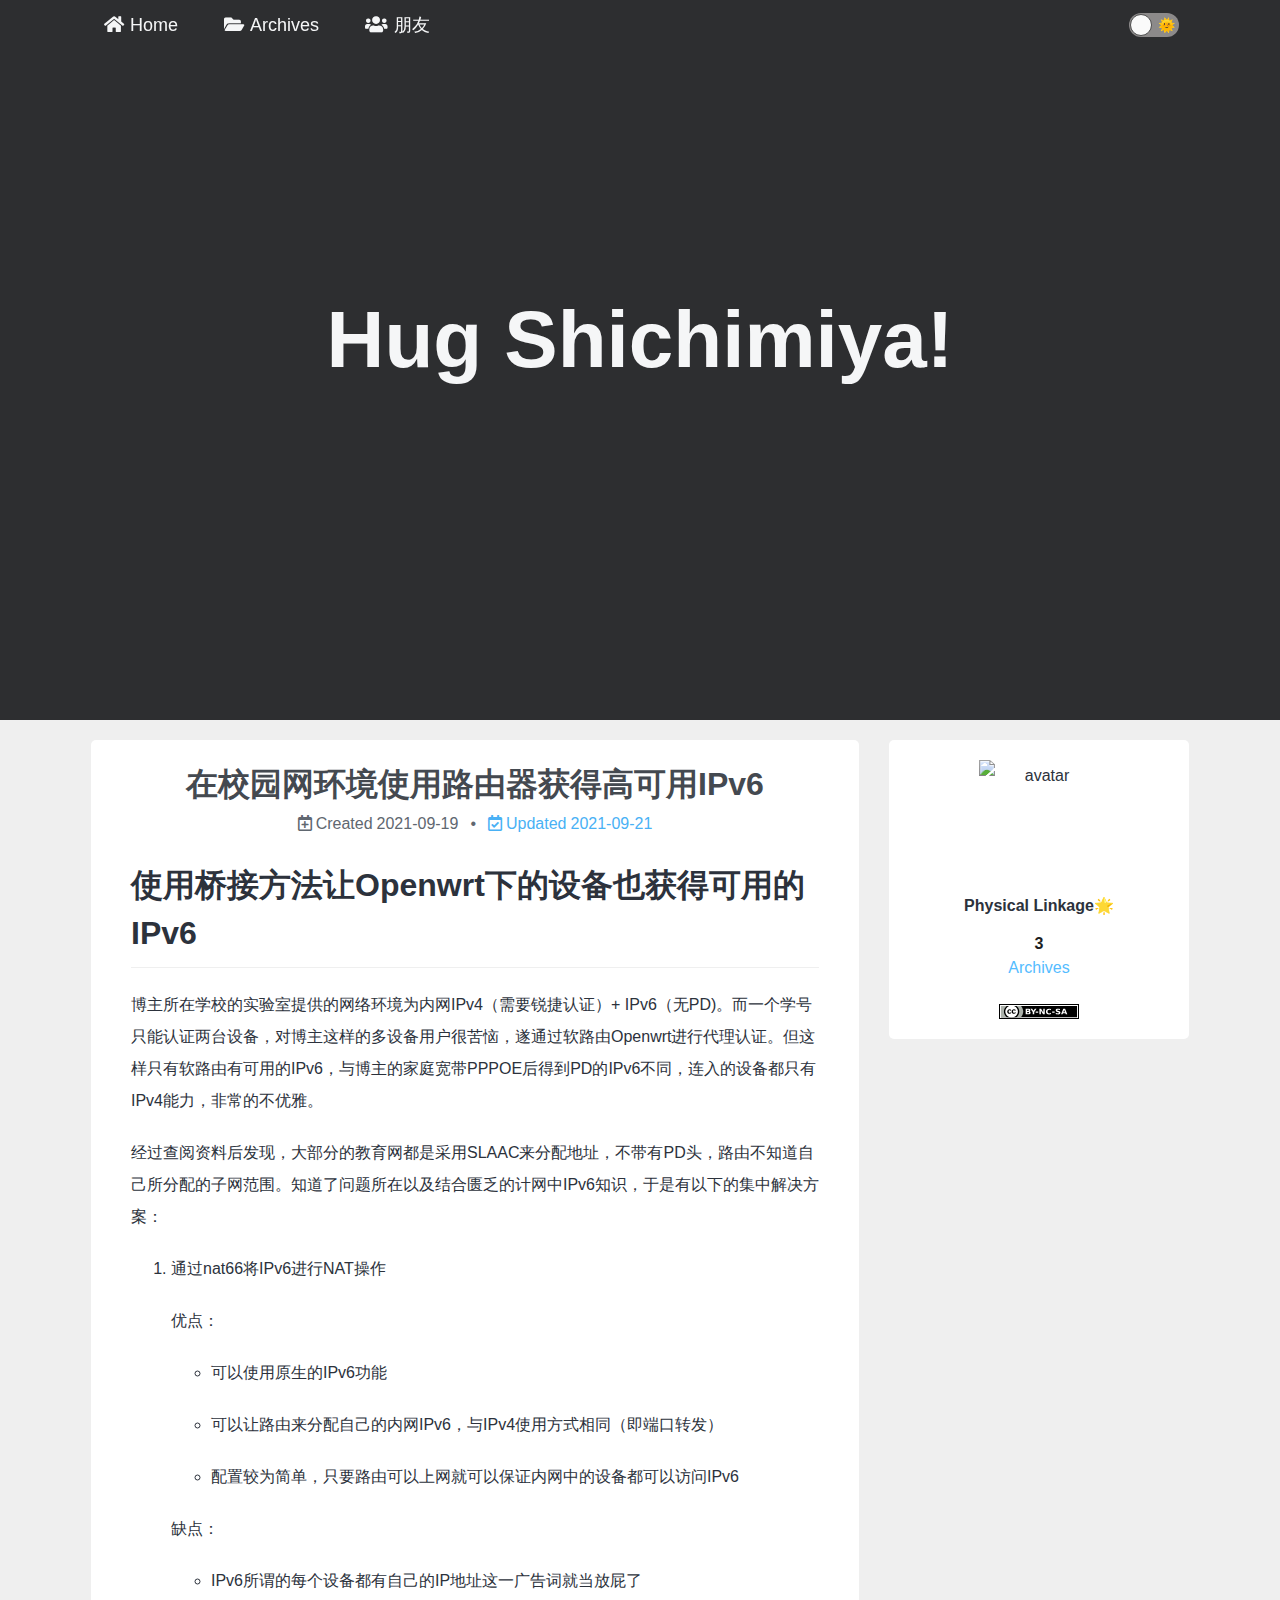
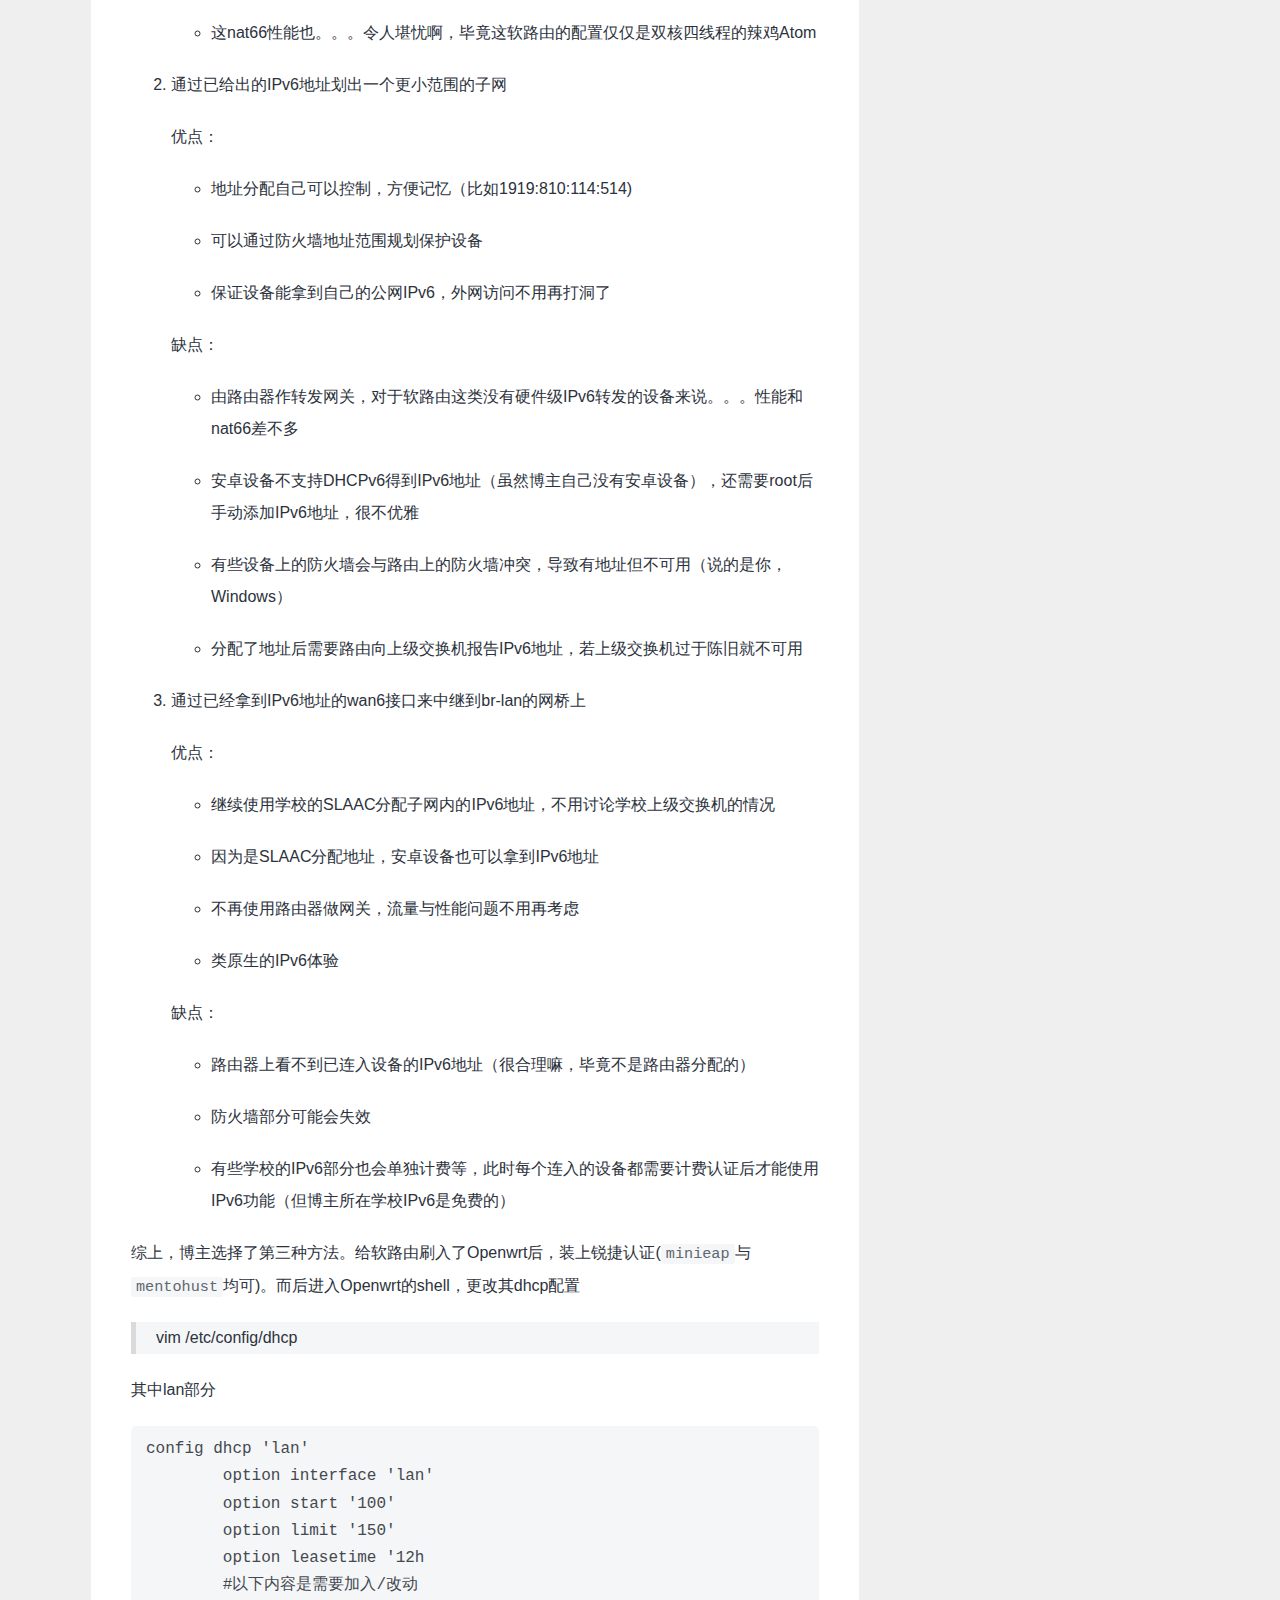
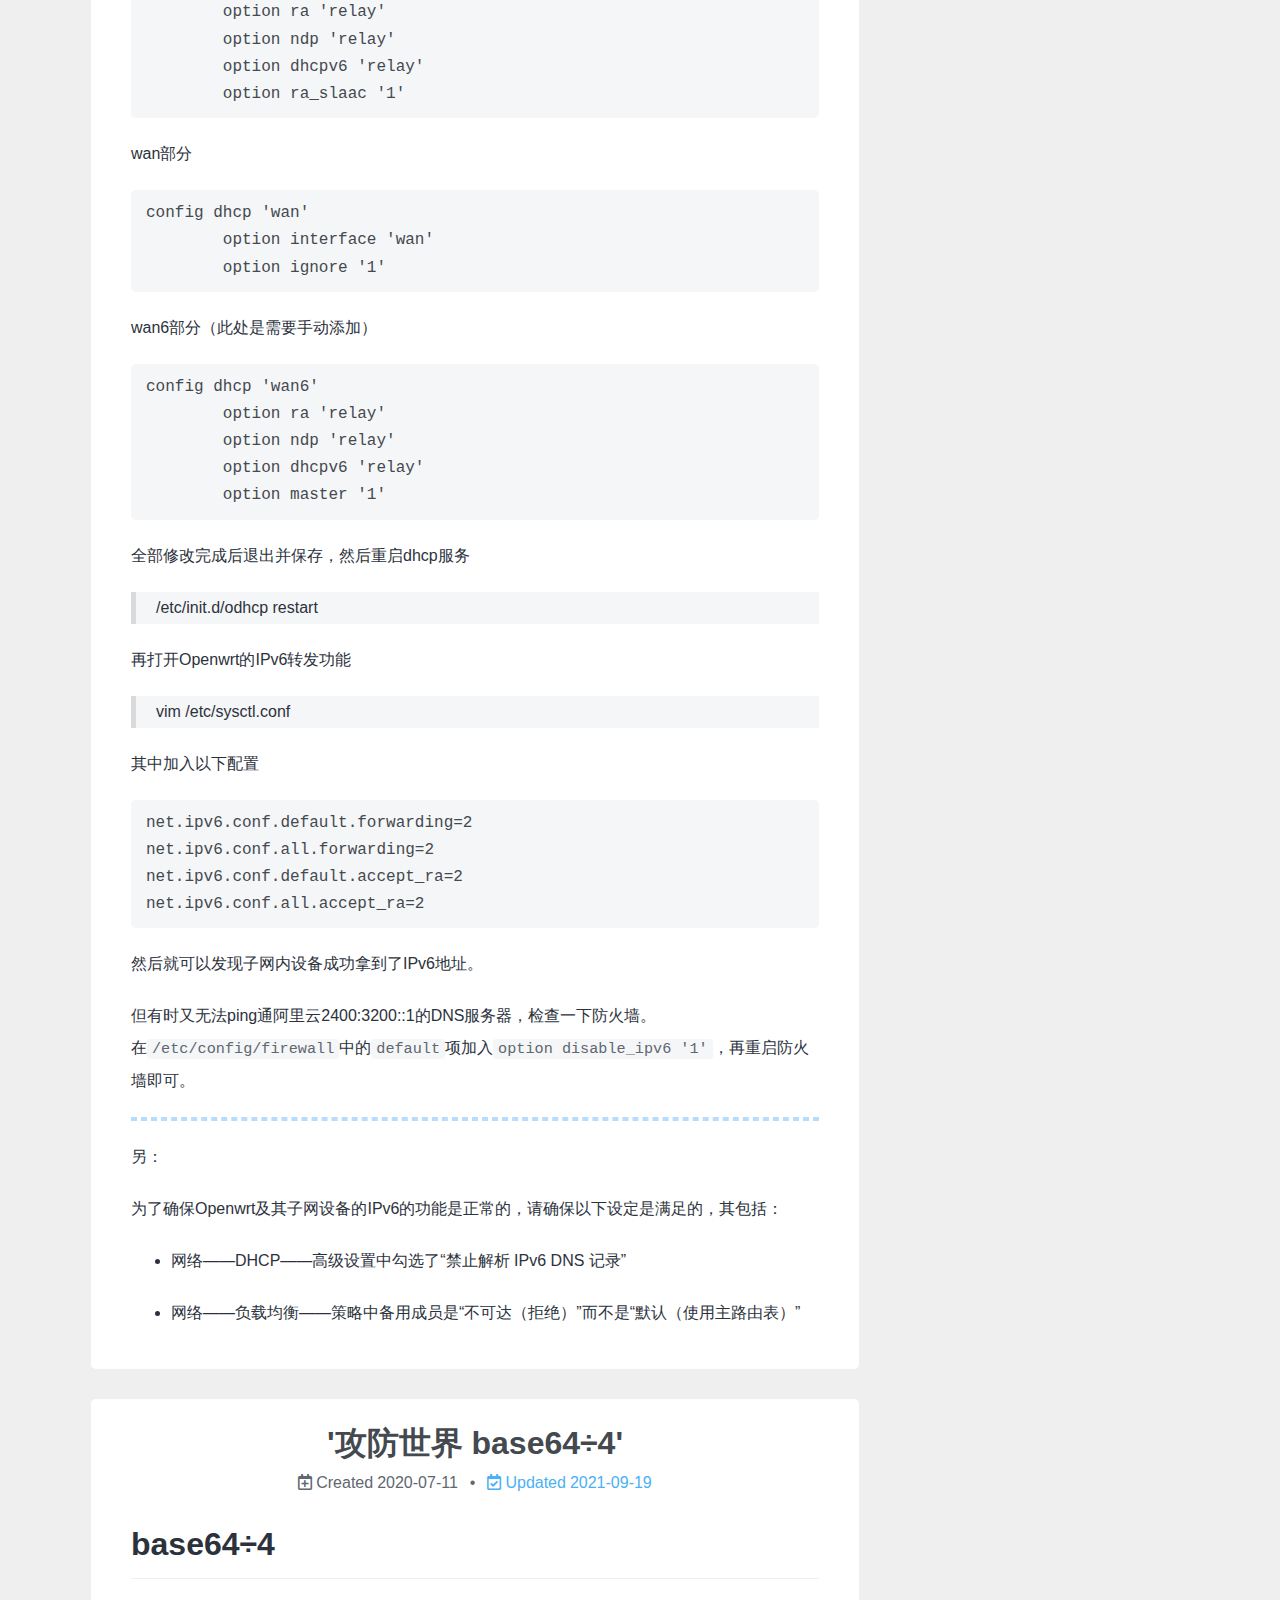
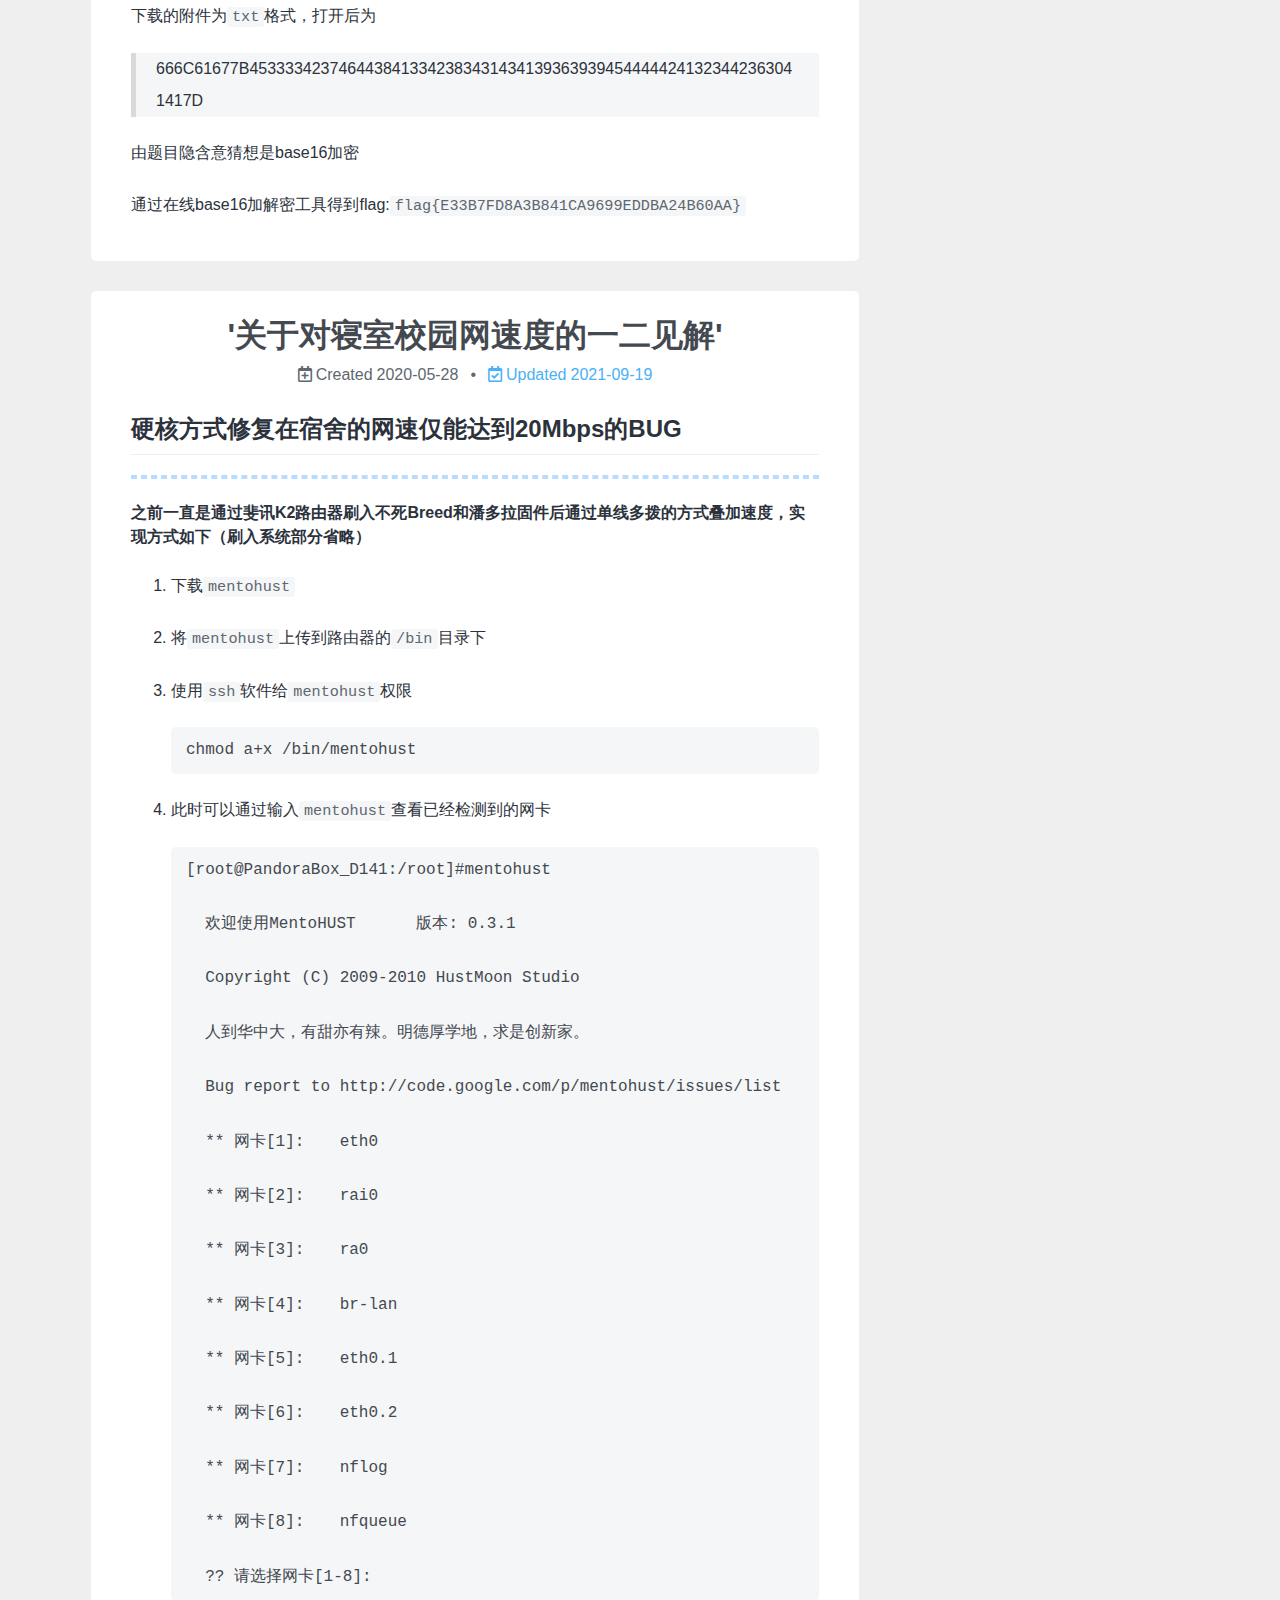
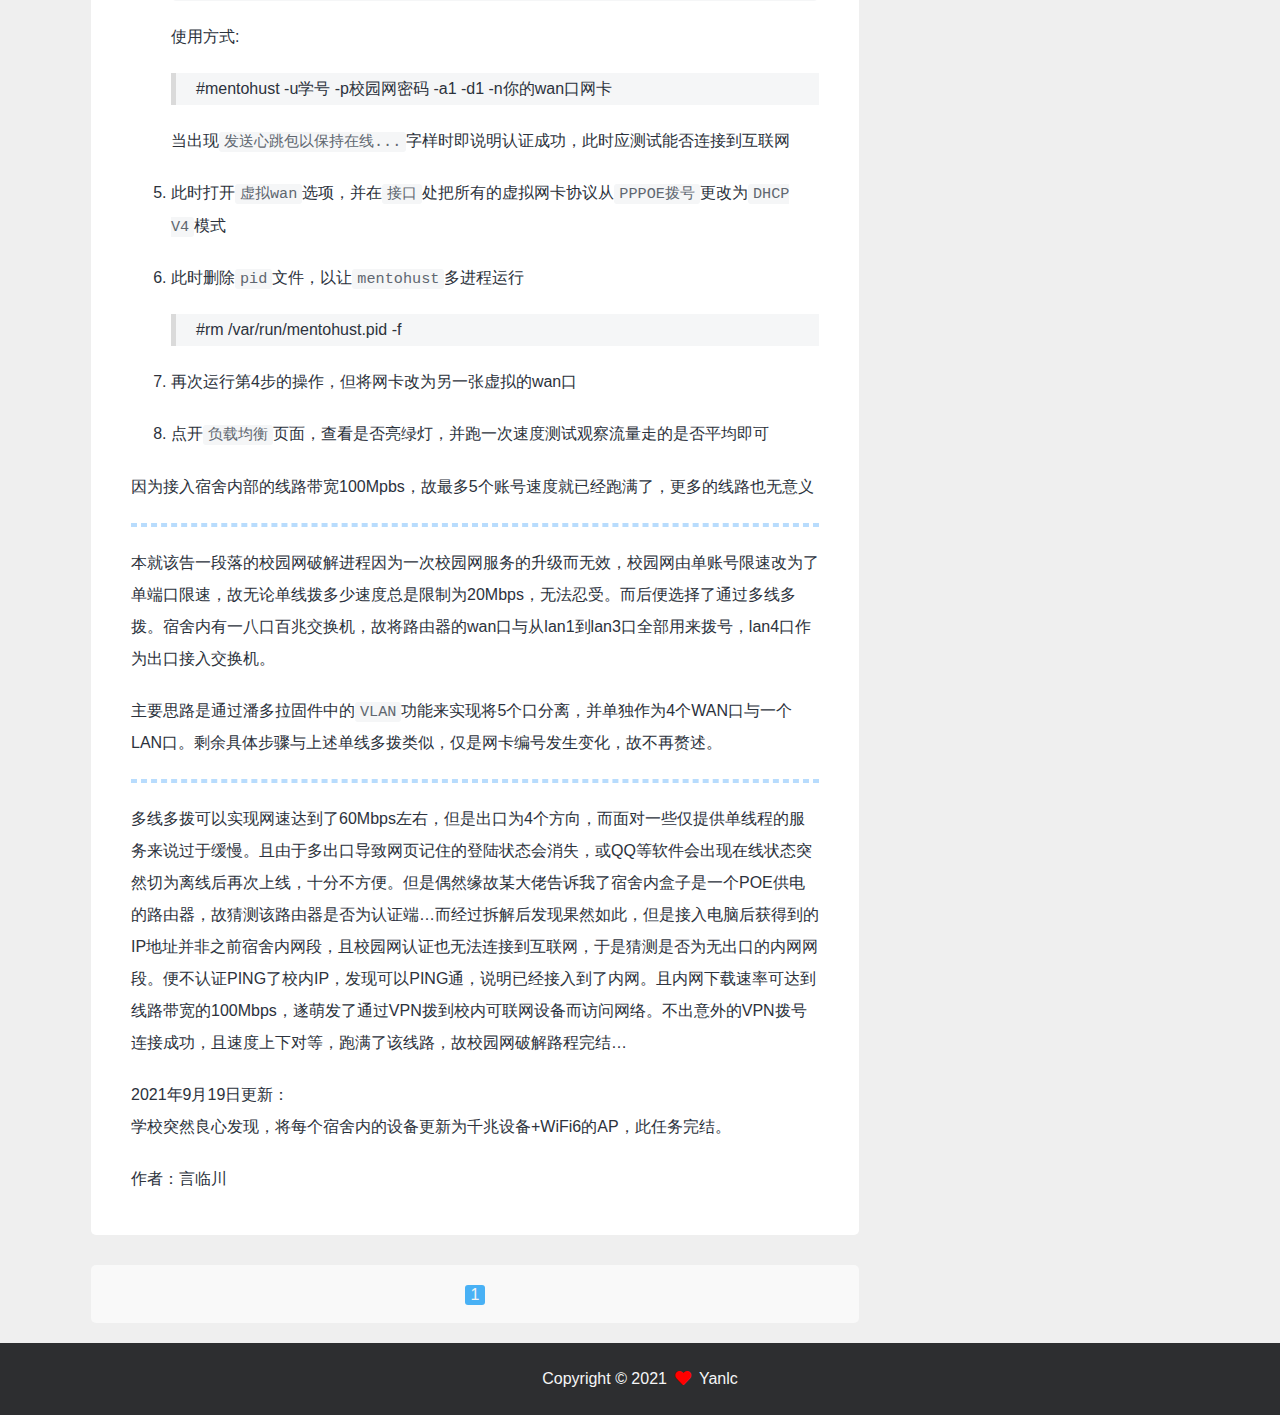
==== commit fe2c1549: "Site updated: 2021-09-21 17:21:10" ====
--- a/index.html
+++ b/index.html
@@ -23,11 +23,11 @@
   pjax: undefined,
   externalLink: {"icon":{"enable":true,"name":"fas fa-external-link-alt"}},
   shortcuts: undefined,
-  prompt: {"copyButton":"复制","copySuccess":"复制成功","copyError":"复制失败"},
+  prompt: {"copyButton":"Copy","copySuccess":"Copy Success","copyError":"Copy Error"},
   sourcePath: {"js":"js","css":"css","images":"images"},
 };
 
-window.CONFIG = CONFIG;</script><meta name="generator" content="Hexo 4.2.1"></head><body><div class="container" id="container"><header class="header" id="header"><div class="header-inner"><nav class="header-nav header-nav--fixed"><div class="header-nav-inner"><div class="header-nav-menubtn"><i class="fas fa-bars"></i></div><div class="header-nav-menu"><div class="header-nav-menu-item"><a class="header-nav-menu-item__link" href="/"><span class="header-nav-menu-item__icon"><i class="fas fa-home"></i></span><span class="header-nav-menu-item__text">首页</span></a></div><div class="header-nav-menu-item"><a class="header-nav-menu-item__link" href="/archives/"><span class="header-nav-menu-item__icon"><i class="fas fa-folder-open"></i></span><span class="header-nav-menu-item__text">文章</span></a></div><div class="header-nav-menu-item"><a class="header-nav-menu-item__link" href="javascript:;" onclick="return false;"><span class="header-nav-menu-item__icon"><i class="fas fa-users"></i></span><span class="header-nav-menu-item__text">朋友</span></a><div class="header-nav-submenu"></div></div></div><div class="header-nav-mode"><div class="mode"><div class="mode-track"><span class="mode-track-moon"></span><span class="mode-track-sun"></span></div><div class="mode-thumb"></div></div></div></div></nav><div class="header-banner"><div class="header-banner-info"><div class="header-banner-info__title">Hug Shichimiya!</div><div class="header-banner-info__subtitle"></div></div></div></div></header><main class="main" id="main"><div class="main-inner"><div class="content-wrap" id="content-wrap"><div class="content content-home" id="content"><section class="postlist"><article class="postlist-item post"><header class="post-header"><h1 class="post-title"><a class="post-title__link" href="/2021/09/19/%E5%9C%A8%E6%A0%A1%E5%9B%AD%E7%BD%91%E7%8E%AF%E5%A2%83%E4%BD%BF%E7%94%A8%E8%B7%AF%E7%94%B1%E5%99%A8%E8%8E%B7%E5%BE%97%E9%AB%98%E5%8F%AF%E7%94%A8iPv6/">在校园网环境使用路由器获得高可用IPv6</a></h1><div class="post-meta"><span class="post-meta-item post-meta-item--createtime"><span class="post-meta-item__icon"><i class="far fa-calendar-plus"></i></span><span class="post-meta-item__info">发表于</span><span class="post-meta-item__value">2021-09-19</span></span><span class="post-meta-item post-meta-item--updatetime"><span class="post-meta-item__icon"><i class="far fa-calendar-check"></i></span><span class="post-meta-item__info">更新于</span><span class="post-meta-item__value">2021-09-19</span></span></div></header><div class="post-body"><div class="post-excerpt">
+window.CONFIG = CONFIG;</script><meta name="generator" content="Hexo 4.2.1"></head><body><div class="container" id="container"><header class="header" id="header"><div class="header-inner"><nav class="header-nav header-nav--fixed"><div class="header-nav-inner"><div class="header-nav-menubtn"><i class="fas fa-bars"></i></div><div class="header-nav-menu"><div class="header-nav-menu-item"><a class="header-nav-menu-item__link" href="/"><span class="header-nav-menu-item__icon"><i class="fas fa-home"></i></span><span class="header-nav-menu-item__text">Home</span></a></div><div class="header-nav-menu-item"><a class="header-nav-menu-item__link" href="/archives/"><span class="header-nav-menu-item__icon"><i class="fas fa-folder-open"></i></span><span class="header-nav-menu-item__text">Archives</span></a></div><div class="header-nav-menu-item"><a class="header-nav-menu-item__link" href="javascript:;" onclick="return false;"><span class="header-nav-menu-item__icon"><i class="fas fa-users"></i></span><span class="header-nav-menu-item__text">朋友</span></a><div class="header-nav-submenu"></div></div></div><div class="header-nav-mode"><div class="mode"><div class="mode-track"><span class="mode-track-moon"></span><span class="mode-track-sun"></span></div><div class="mode-thumb"></div></div></div></div></nav><div class="header-banner"><div class="header-banner-info"><div class="header-banner-info__title">Hug Shichimiya!</div><div class="header-banner-info__subtitle"></div></div></div></div></header><main class="main" id="main"><div class="main-inner"><div class="content-wrap" id="content-wrap"><div class="content content-home" id="content"><section class="postlist"><article class="postlist-item post"><header class="post-header"><h1 class="post-title"><a class="post-title__link" href="/2021/09/19/%E5%9C%A8%E6%A0%A1%E5%9B%AD%E7%BD%91%E7%8E%AF%E5%A2%83%E4%BD%BF%E7%94%A8%E8%B7%AF%E7%94%B1%E5%99%A8%E8%8E%B7%E5%BE%97%E9%AB%98%E5%8F%AF%E7%94%A8iPv6/">在校园网环境使用路由器获得高可用IPv6</a></h1><div class="post-meta"><span class="post-meta-item post-meta-item--createtime"><span class="post-meta-item__icon"><i class="far fa-calendar-plus"></i></span><span class="post-meta-item__info">Created</span><span class="post-meta-item__value">2021-09-19</span></span><span class="post-meta-item post-meta-item--updatetime"><span class="post-meta-item__icon"><i class="far fa-calendar-check"></i></span><span class="post-meta-item__info">Updated</span><span class="post-meta-item__value">2021-09-21</span></span></div></header><div class="post-body"><div class="post-excerpt">
         <h1 id="使用桥接方法让Openwrt下的设备也获得可用的IPv6"   >
           <a href="#使用桥接方法让Openwrt下的设备也获得可用的IPv6" class="heading-link"><i class="fas fa-link"></i></a>使用桥接方法让Openwrt下的设备也获得可用的IPv6</h1>
       <p>博主所在学校的实验室提供的网络环境为内网IPv4（需要锐捷认证）+ IPv6（无PD)。而一个学号只能认证两台设备，对博主这样的多设备用户很苦恼，遂通过软路由Openwrt进行代理认证。但这样只有软路由有可用的IPv6，与博主的家庭宽带PPPOE后得到PD的IPv6不同，连入的设备都只有IPv4能力，非常的不优雅。</p>
@@ -100,7 +100,7 @@
 </ol>
 <p>综上，博主选择了第三种方法。给软路由刷入了Openwrt后，装上锐捷认证(<code>minieap</code>与<code>mentohust</code>均可)。而后进入Openwrt的shell，更改其dhcp配置</p>
 <blockquote>
-<p>  vim /etc/config/odhcp</p>
+<p>  vim /etc/config/dhcp</p>
 </blockquote>
 <p>其中lan部分</p>
 <figure class="highlight plain"><div class="table-container"><table><tr><td class="gutter"><pre><span class="line">1</span><br><span class="line">2</span><br><span class="line">3</span><br><span class="line">4</span><br><span class="line">5</span><br><span class="line">6</span><br><span class="line">7</span><br><span class="line">8</span><br><span class="line">9</span><br><span class="line">10</span><br></pre></td><td class="code"><pre><span class="line">config dhcp &#39;lan&#39;</span><br><span class="line">        option interface &#39;lan&#39;      </span><br><span class="line">        option start &#39;100&#39;                  </span><br><span class="line">        option limit &#39;150&#39;                           </span><br><span class="line">        option leasetime &#39;12h</span><br><span class="line">        #以下内容是需要加入&#x2F;改动</span><br><span class="line">        option ra &#39;relay&#39;      </span><br><span class="line">        option ndp &#39;relay&#39;      </span><br><span class="line">        option dhcpv6 &#39;relay&#39;   </span><br><span class="line">        option ra_slaac &#39;1&#39;</span><br></pre></td></tr></table></div></figure>
@@ -132,7 +132,7 @@
 <li><p>网络——负载均衡——策略中备用成员是“不可达（拒绝）”而不是“默认（使用主路由表）”</p>
 </li>
 </ul>
-</div></div></article><article class="postlist-item post"><header class="post-header"><h1 class="post-title"><a class="post-title__link" href="/2020/07/11/%E6%94%BB%E9%98%B2%E4%B8%96%E7%95%8C-base64%C3%B74/">'攻防世界 base64÷4'</a></h1><div class="post-meta"><span class="post-meta-item post-meta-item--createtime"><span class="post-meta-item__icon"><i class="far fa-calendar-plus"></i></span><span class="post-meta-item__info">发表于</span><span class="post-meta-item__value">2020-07-11</span></span><span class="post-meta-item post-meta-item--updatetime"><span class="post-meta-item__icon"><i class="far fa-calendar-check"></i></span><span class="post-meta-item__info">更新于</span><span class="post-meta-item__value">2021-09-19</span></span></div></header><div class="post-body"><div class="post-excerpt">
+</div></div></article><article class="postlist-item post"><header class="post-header"><h1 class="post-title"><a class="post-title__link" href="/2020/07/11/%E6%94%BB%E9%98%B2%E4%B8%96%E7%95%8C-base64%C3%B74/">'攻防世界 base64÷4'</a></h1><div class="post-meta"><span class="post-meta-item post-meta-item--createtime"><span class="post-meta-item__icon"><i class="far fa-calendar-plus"></i></span><span class="post-meta-item__info">Created</span><span class="post-meta-item__value">2020-07-11</span></span><span class="post-meta-item post-meta-item--updatetime"><span class="post-meta-item__icon"><i class="far fa-calendar-check"></i></span><span class="post-meta-item__info">Updated</span><span class="post-meta-item__value">2021-09-19</span></span></div></header><div class="post-body"><div class="post-excerpt">
         <h1 id="base64÷4"   >
           <a href="#base64÷4" class="heading-link"><i class="fas fa-link"></i></a>base64÷4</h1>
       <p>下载的附件为<code>txt</code>格式，打开后为</p>
@@ -141,7 +141,7 @@
 </blockquote>
 <p>由题目隐含意猜想是base16加密</p>
 <p>通过在线base16加解密工具得到flag:<code>flag{E33B7FD8A3B841CA9699EDDBA24B60AA}</code></p>
-</div></div></article><article class="postlist-item post"><header class="post-header"><h1 class="post-title"><a class="post-title__link" href="/2020/05/28/%E5%85%B3%E4%BA%8E%E5%AF%B9%E5%AF%9D%E5%AE%A4%E6%A0%A1%E5%9B%AD%E7%BD%91%E9%80%9F%E5%BA%A6%E7%9A%84%E4%B8%80%E4%BA%8C%E8%A7%81%E8%A7%A3/">'关于对寝室校园网速度的一二见解'</a></h1><div class="post-meta"><span class="post-meta-item post-meta-item--createtime"><span class="post-meta-item__icon"><i class="far fa-calendar-plus"></i></span><span class="post-meta-item__info">发表于</span><span class="post-meta-item__value">2020-05-28</span></span><span class="post-meta-item post-meta-item--updatetime"><span class="post-meta-item__icon"><i class="far fa-calendar-check"></i></span><span class="post-meta-item__info">更新于</span><span class="post-meta-item__value">2021-09-19</span></span></div></header><div class="post-body"><div class="post-excerpt">
+</div></div></article><article class="postlist-item post"><header class="post-header"><h1 class="post-title"><a class="post-title__link" href="/2020/05/28/%E5%85%B3%E4%BA%8E%E5%AF%B9%E5%AF%9D%E5%AE%A4%E6%A0%A1%E5%9B%AD%E7%BD%91%E9%80%9F%E5%BA%A6%E7%9A%84%E4%B8%80%E4%BA%8C%E8%A7%81%E8%A7%A3/">'关于对寝室校园网速度的一二见解'</a></h1><div class="post-meta"><span class="post-meta-item post-meta-item--createtime"><span class="post-meta-item__icon"><i class="far fa-calendar-plus"></i></span><span class="post-meta-item__info">Created</span><span class="post-meta-item__value">2020-05-28</span></span><span class="post-meta-item post-meta-item--updatetime"><span class="post-meta-item__icon"><i class="far fa-calendar-check"></i></span><span class="post-meta-item__info">Updated</span><span class="post-meta-item__value">2021-09-19</span></span></div></header><div class="post-body"><div class="post-excerpt">
         <h2 id="硬核方式修复在宿舍的网速仅能达到20Mbps的BUG"   >
           <a href="#硬核方式修复在宿舍的网速仅能达到20Mbps的BUG" class="heading-link"><i class="fas fa-link"></i></a>硬核方式修复在宿舍的网速仅能达到20Mbps的BUG</h2>
       <hr>
@@ -185,4 +185,4 @@
 <p>多线多拨可以实现网速达到了60Mbps左右，但是出口为4个方向，而面对一些仅提供单线程的服务来说过于缓慢。且由于多出口导致网页记住的登陆状态会消失，或QQ等软件会出现在线状态突然切为离线后再次上线，十分不方便。但是偶然缘故某大佬告诉我了宿舍内盒子是一个POE供电的路由器，故猜测该路由器是否为认证端…而经过拆解后发现果然如此，但是接入电脑后获得到的IP地址并非之前宿舍内网段，且校园网认证也无法连接到互联网，于是猜测是否为无出口的内网网段。便不认证PING了校内IP，发现可以PING通，说明已经接入到了内网。且内网下载速率可达到线路带宽的100Mbps，遂萌发了通过VPN拨到校内可联网设备而访问网络。不出意外的VPN拨号连接成功，且速度上下对等，跑满了该线路，故校园网破解路程完结…</p>
 <p>2021年9月19日更新：<br>学校突然良心发现，将每个宿舍内的设备更新为千兆设备+WiFi6的AP，此任务完结。</p>
 <p>作者：言临川</p>
-</div></div></article></section><nav class="paginator"><div class="paginator-inner"><span class="page-number current">1</span></div></nav></div></div><div class="sidebar-wrap" id="sidebar-wrap"><aside class="sidebar" id="sidebar"><section class="sidebar-toc hide"></section><!-- ov = overview--><section class="sidebar-ov"><div class="sidebar-ov-author"><div class="sidebar-ov-author__avatar"><img class="sidebar-ov-author__avatar_img" src="https://tse4-mm.cn.bing.net/th/id/OIP.75h2ViVH-VJ4CjpSK2VriQHaHE?pid=Api&amp;rs=1" alt="avatar"></div><p class="sidebar-ov-author__text">Physical Linkage🌟</p></div><div class="sidebar-ov-state"><a class="sidebar-ov-state-item sidebar-ov-state-item--posts" href="/archives/"><div class="sidebar-ov-state-item__count">3</div><div class="sidebar-ov-state-item__name">文章</div></a></div><div class="sidebar-ov-cc"><a href="https://creativecommons.org/licenses/by-nc-sa/4.0/deed.en" target="_blank" rel="noopener" data-popover="知识共享许可协议" data-popover-pos="up"><img src="/images/cc-by-nc-sa.svg"></a></div></section></aside></div><div class="clearfix"></div></div></main><footer class="footer" id="footer"><div class="footer-inner"><div><span>Copyright © 2021</span><span class="footer__icon"><i class="fas fa-heart"></i></span><span>Yanlc</span></div></div></footer><div class="loading-bar" id="loading-bar"><div class="loading-bar__progress"></div></div><div class="back2top" id="back2top"><span class="back2top__icon"><i class="fas fa-arrow-alt-circle-up"></i></span></div></div><script src="https://cdn.jsdelivr.net/npm/jquery@v3.4.1/dist/jquery.min.js"></script><script src="https://cdn.jsdelivr.net/npm/velocity-animate@1.5.2/velocity.min.js"></script><script src="https://cdn.jsdelivr.net/npm/velocity-animate@1.5.2/velocity.ui.min.js"></script><script src="https://cdn.jsdelivr.net/npm/ribbon.js@latest/dist/ribbon.min.js" size="120" alpha="0.6" zIndex="-1"></script><script src="https://cdn.jsdelivr.net/npm/canvas-nest.js@1.0.1/dist/canvas-nest.min.js" color="0,0,0" opacity="0.6" count="99" zIndex="-1"></script><script src="/js/utils.js?v=2.0.0"></script><script src="/js/stun-boot.js?v=2.0.0"></script><script src="/js/scroll.js?v=2.0.0"></script><script src="/js/header.js?v=2.0.0"></script><script src="/js/sidebar.js?v=2.0.0"></script></body></html>+</div></div></article></section><nav class="paginator"><div class="paginator-inner"><span class="page-number current">1</span></div></nav></div></div><div class="sidebar-wrap" id="sidebar-wrap"><aside class="sidebar" id="sidebar"><section class="sidebar-toc hide"></section><!-- ov = overview--><section class="sidebar-ov"><div class="sidebar-ov-author"><div class="sidebar-ov-author__avatar"><img class="sidebar-ov-author__avatar_img" src="https://tse4-mm.cn.bing.net/th/id/OIP.75h2ViVH-VJ4CjpSK2VriQHaHE?pid=Api&amp;rs=1" alt="avatar"></div><p class="sidebar-ov-author__text">Physical Linkage🌟</p></div><div class="sidebar-ov-state"><a class="sidebar-ov-state-item sidebar-ov-state-item--posts" href="/archives/"><div class="sidebar-ov-state-item__count">3</div><div class="sidebar-ov-state-item__name">Archives</div></a></div><div class="sidebar-ov-cc"><a href="https://creativecommons.org/licenses/by-nc-sa/4.0/deed.en" target="_blank" rel="noopener" data-popover="Creative Commons" data-popover-pos="up"><img src="/images/cc-by-nc-sa.svg"></a></div></section></aside></div><div class="clearfix"></div></div></main><footer class="footer" id="footer"><div class="footer-inner"><div><span>Copyright © 2021</span><span class="footer__icon"><i class="fas fa-heart"></i></span><span>Yanlc</span></div></div></footer><div class="loading-bar" id="loading-bar"><div class="loading-bar__progress"></div></div><div class="back2top" id="back2top"><span class="back2top__icon"><i class="fas fa-arrow-alt-circle-up"></i></span></div></div><script src="https://cdn.jsdelivr.net/npm/jquery@v3.4.1/dist/jquery.min.js"></script><script src="https://cdn.jsdelivr.net/npm/velocity-animate@1.5.2/velocity.min.js"></script><script src="https://cdn.jsdelivr.net/npm/velocity-animate@1.5.2/velocity.ui.min.js"></script><script src="https://cdn.jsdelivr.net/npm/ribbon.js@latest/dist/ribbon.min.js" size="120" alpha="0.6" zIndex="-1"></script><script src="https://cdn.jsdelivr.net/npm/canvas-nest.js@1.0.1/dist/canvas-nest.min.js" color="0,0,0" opacity="0.6" count="99" zIndex="-1"></script><script src="/js/utils.js?v=2.0.0"></script><script src="/js/stun-boot.js?v=2.0.0"></script><script src="/js/scroll.js?v=2.0.0"></script><script src="/js/header.js?v=2.0.0"></script><script src="/js/sidebar.js?v=2.0.0"></script></body></html>